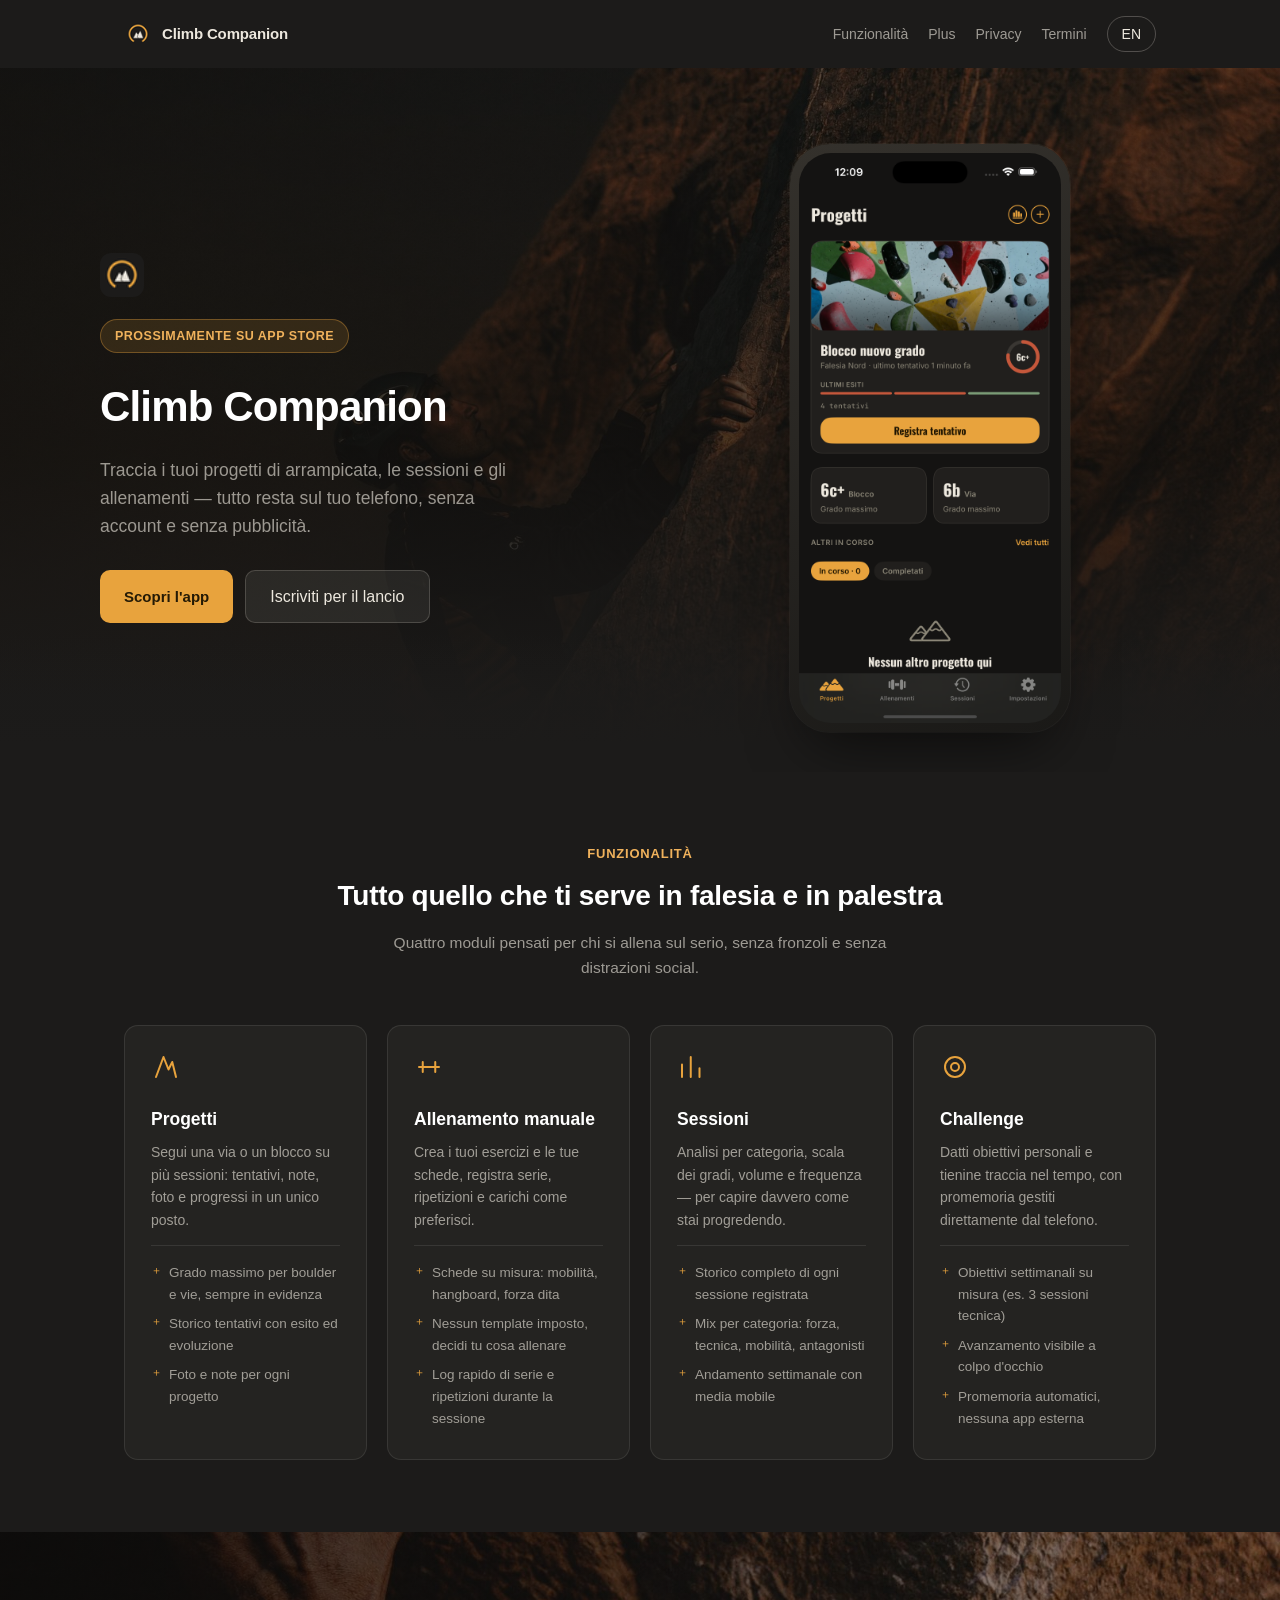
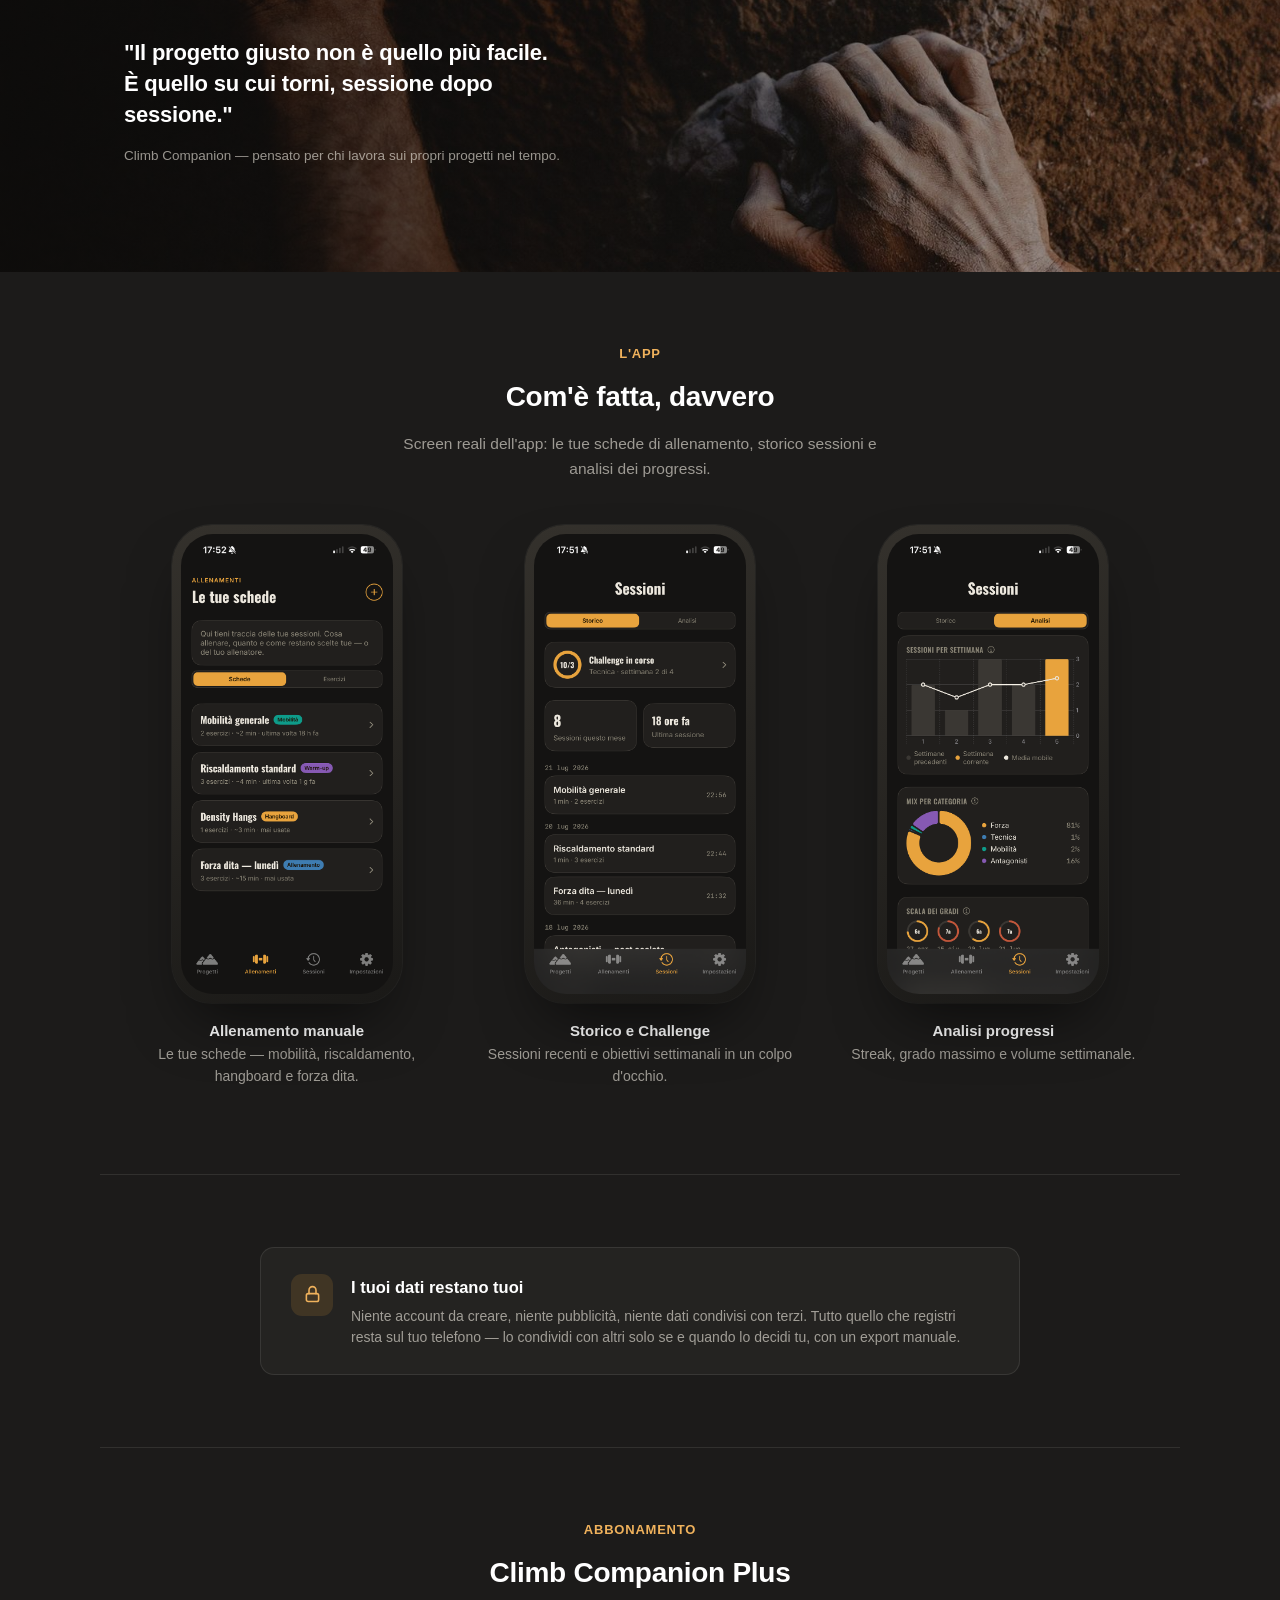
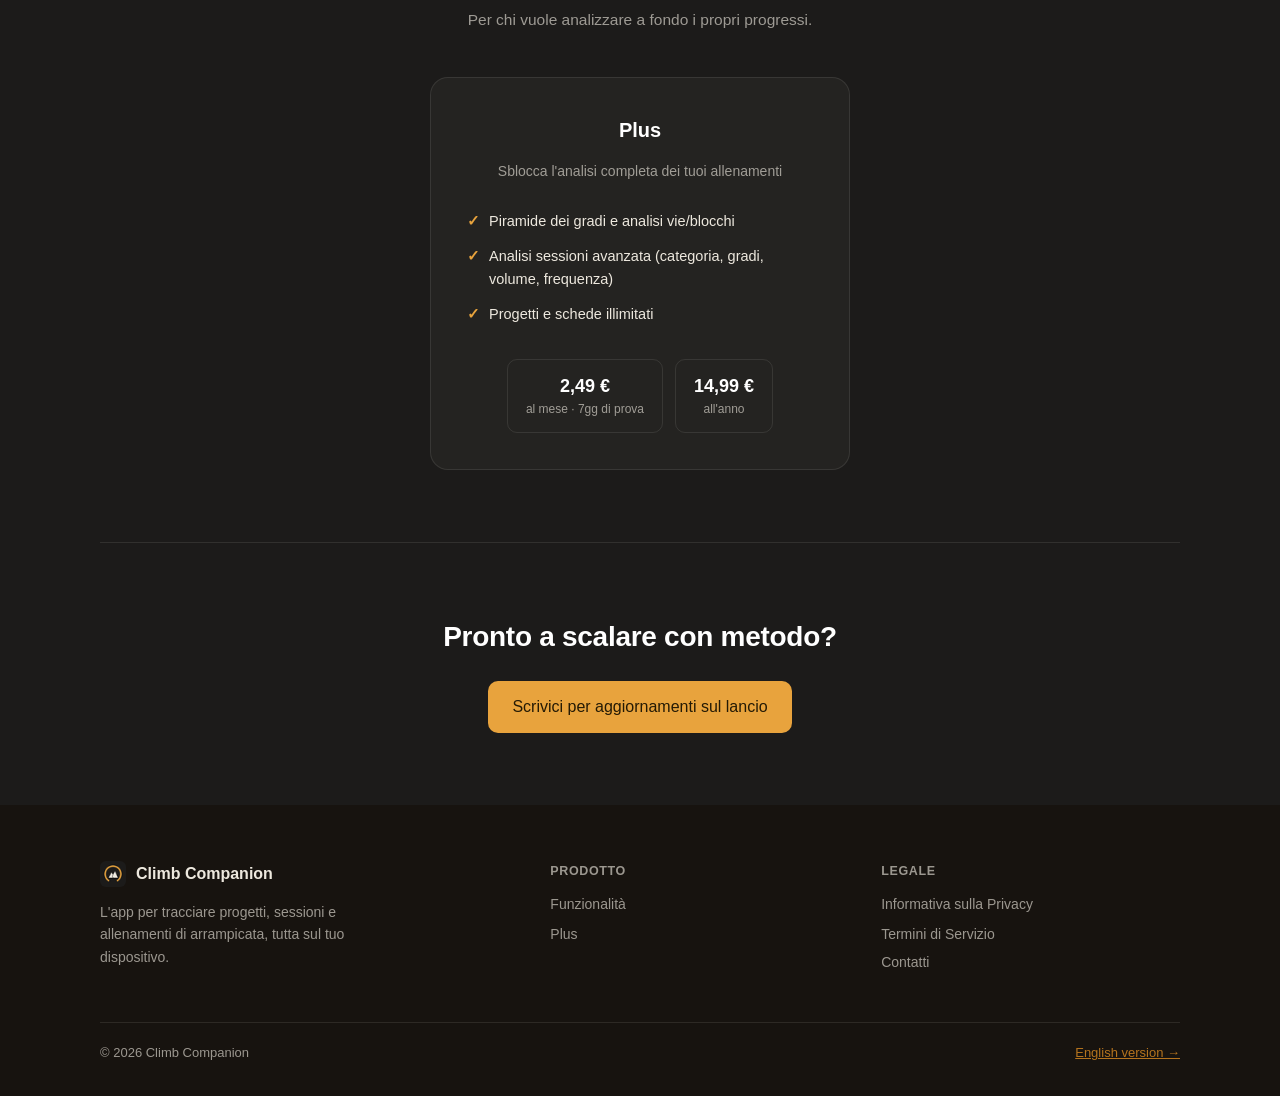
==== index.html @ 5c88b99e "add form mail" ====
<!DOCTYPE html>
<html lang="it">
<head>
<meta charset="UTF-8">
<meta name="viewport" content="width=device-width, initial-scale=1.0">
<title>Climb Companion — il tuo compagno di arrampicata</title>
<meta name="description" content="Climb Companion: traccia progetti, sessioni e allenamenti di arrampicata. Tutto sul tuo dispositivo, senza account, senza tracciamento.">
<link rel="icon" href="./favicon-32.png" sizes="32x32">
<link rel="apple-touch-icon" href="./apple-touch-icon.png">
<link rel="stylesheet" href="./style.css">
<style>
  body { background: var(--ink); }
  .hero {
    position: relative;
    overflow: hidden;
    background:
      linear-gradient(180deg, rgba(20,18,15,0.55) 0%, rgba(20,18,15,0.72) 55%, var(--ink) 96%),
      linear-gradient(100deg, rgba(12,11,10,0.65) 0%, rgba(12,11,10,0.15) 55%),
      url('./hero-photo.jpg');
    background-size: cover;
    background-position: center 35%;
    color: var(--cream);
    padding: 76px 24px 40px;
  }
  .hero .peaks {
    position: absolute; left: 0; right: 0; bottom: -2px; height: 140px;
    background: linear-gradient(180deg, transparent, var(--ink) 92%);
    pointer-events: none;
  }
  .hero-grid {
    max-width: var(--wrap); margin: 0 auto; position: relative; z-index: 1;
    display: grid; grid-template-columns: 1.05fr 0.95fr; gap: 28px; align-items: center;
  }
  .hero-text .brand-mark { width: 44px; height: 44px; border-radius: 11px; margin-bottom: 22px; }
  .badge {
    display: inline-block; background: rgba(232,163,61,0.14); color: var(--amber-strong);
    border: 1px solid rgba(232,163,61,0.35);
    font-size: 12.5px; font-weight: 600; letter-spacing: .04em; text-transform: uppercase;
    padding: 6px 14px; border-radius: 20px; margin-bottom: 20px;
  }
  .hero h1 { font-size: 42px; margin: 0 0 16px; letter-spacing: -0.02em; color: #fff; }
  .hero .tagline { font-size: 17.5px; color: var(--cream-dim); max-width: 440px; margin: 0 0 30px; }
  .cta-row { display: flex; gap: 12px; flex-wrap: wrap; }
  .cta { display: inline-flex; align-items:center; gap:8px; padding: 13px 24px; border-radius: 10px; font-weight: 600; text-decoration: none; font-size: 15px; transition: transform .15s ease; }
  .cta:hover { transform: translateY(-1px); }
  .cta.primary { background: var(--amber); color: #241a05; }
  .cta.secondary { background: rgba(237,232,222,0.08); color: var(--cream); border: 1px solid rgba(237,232,222,0.18); }

  /* phone mockup frame, built around real iOS Simulator screenshots */
  .phone-frame {
    position: relative; width: 100%; max-width: 300px; margin: 0 auto;
    background: linear-gradient(160deg, #34312c, #1a1917);
    border-radius: 40px; padding: 9px;
    box-shadow: 0 30px 60px -20px rgba(0,0,0,0.6), 0 0 0 1px rgba(237,232,222,0.06);
  }
  .phone-frame img { width: 100%; display: block; border-radius: 32px; }
  .hero-phone { display: flex; justify-content: center; }
  .hero-phone .phone-frame { max-width: 280px; }

  main { background: var(--ink); color: var(--cream); }
  section.block { max-width: var(--wrap); margin: 0 auto; padding: 72px 24px; }
  section.block + section.block { border-top: 1px solid var(--panel-line); }
  .eyebrow { color: var(--amber-strong); font-size: 13px; font-weight: 700; letter-spacing: .06em; text-transform: uppercase; text-align: center; margin: 0 0 10px; }
  .block h2 { font-size: 28px; text-align: center; margin: 0 0 12px; color: #fff; letter-spacing: -0.01em; }
  .block .lede { text-align: center; color: var(--cream-dim); max-width: 520px; margin: 0 auto 44px; font-size: 15.5px; }

  .features-grid { display: grid; grid-template-columns: repeat(auto-fit, minmax(230px,1fr)); gap: 20px; }
  .feature-card { background: var(--panel); border: 1px solid var(--panel-line); border-radius: var(--radius); padding: 26px; }
  .feature-card .ic { width: 30px; height: 30px; color: var(--amber); margin-bottom: 16px; }
  .feature-card h3 { font-size: 17.5px; margin: 0 0 8px; color: #fff; }
  .feature-card > p { font-size: 14px; color: var(--cream-dim); margin: 0 0 14px; }
  .feature-card ul { list-style: none; padding: 0; margin: 0; border-top: 1px solid var(--panel-line); padding-top: 12px; }
  .feature-card li { font-size: 13.5px; color: var(--cream-dim); padding: 4px 0 4px 18px; position: relative; }
  .feature-card li::before { content: "＋"; position: absolute; left: 0; top: 4px; color: var(--amber); font-size: 11px; }

  .privacy-card { max-width: 760px; margin: 0 auto; background: var(--panel); border: 1px solid var(--panel-line); border-radius: var(--radius); padding: 26px 30px; display: flex; gap: 18px; align-items: flex-start; }
  .privacy-card .ic-wrap { flex-shrink: 0; width: 42px; height: 42px; border-radius: 11px; background: rgba(232,163,61,0.14); display: flex; align-items: center; justify-content: center; }
  .privacy-card .ic-wrap svg { width: 21px; height: 21px; color: var(--amber-strong); }
  .privacy-card h3 { margin: 0 0 6px; font-size: 16.5px; color: #fff; }
  .privacy-card p { margin: 0; font-size: 14px; color: var(--cream-dim); line-height: 1.5; }
  .block-compact { padding-top: 44px; padding-bottom: 44px; }

  .pricing-card { max-width: 420px; margin: 0 auto; background: var(--panel); border: 1px solid var(--panel-line); border-radius: 18px; padding: 36px; text-align: center; }
  .pricing-card h3 { font-size: 20px; margin: 0 0 6px; color: #fff; }
  .pricing-card .sub { color: var(--cream-dim); font-size: 14px; margin-bottom: 22px; }
  .pricing-card ul { list-style: none; padding: 0; margin: 0 0 26px; text-align: left; display: inline-block; }
  .pricing-card li { font-size: 14.5px; color: var(--cream); padding: 6px 0; padding-left: 22px; position: relative; }
  .pricing-card li::before { content: "✓"; position: absolute; left: 0; color: var(--amber); font-weight: 700; }
  .price-row { display: flex; gap: 12px; justify-content: center; flex-wrap: wrap; }
  .price-tag { border: 1px solid var(--panel-line); border-radius: 10px; padding: 12px 18px; }
  .price-tag .amount { font-size: 18px; font-weight: 700; color: #fff; }
  .price-tag .period { font-size: 12px; color: var(--cream-dim); }

  .gallery-grid { display: grid; grid-template-columns: repeat(3, 1fr); gap: 28px; align-items: start; }
  .gallery-item { text-align: center; }
  .gallery-item .phone-frame { max-width: 230px; }
  .gallery-item p { margin-top: 16px; font-size: 14px; color: var(--cream-dim); }
  .gallery-item strong { color: #fff; display: block; font-size: 15px; margin-top: 2px; }

  .final-cta { text-align: center; }
  .final-cta h2 { margin-bottom: 22px; }
  .final-cta .cta-row { justify-content: center; }

  .editorial-break {
    position: relative; min-height: 340px; margin: 0;
    background:
      linear-gradient(90deg, rgba(12,11,10,0.88) 0%, rgba(12,11,10,0.35) 60%, rgba(12,11,10,0.1) 100%),
      url('./editorial-photo.jpg');
    background-size: cover; background-position: center;
    display: flex; align-items: center;
  }
  .editorial-break .inner { max-width: var(--wrap); margin: 0 auto; padding: 48px 24px; width: 100%; }
  .editorial-break blockquote { margin: 0; max-width: 440px; font-size: 22px; line-height: 1.4; color: #fff; font-weight: 600; letter-spacing: -0.01em; }
  .editorial-break cite { display: block; margin-top: 14px; font-size: 13.5px; color: var(--cream-dim); font-style: normal; }

  footer { background: #17130f; color: var(--cream-dim); padding: 56px 24px 32px; }
  .footer-grid { max-width: var(--wrap); margin: 0 auto; display: grid; grid-template-columns: 1.4fr 1fr 1fr; gap: 32px; }
  .footer-brand { display: flex; align-items: center; gap: 10px; color: var(--cream); font-weight: 700; margin-bottom: 10px; }
  .footer-brand img { width: 26px; height: 26px; border-radius: 6px; }
  .footer-col h4 { font-size: 12.5px; text-transform: uppercase; letter-spacing: .05em; color: var(--cream-dim); margin: 0 0 12px; }
  .footer-col a { display: block; color: var(--cream-dim); text-decoration: none; font-size: 14px; margin-bottom: 8px; }
  .footer-col a:hover { color: var(--cream); }
  .footer-bottom { max-width: var(--wrap); margin: 40px auto 0; padding-top: 20px; border-top: 1px solid var(--panel-line); font-size: 13px; display: flex; justify-content: space-between; flex-wrap: wrap; gap: 8px; }
  @media (max-width: 800px) {
    .hero-grid { grid-template-columns: 1fr; text-align: center; }
    .hero-text { display: flex; flex-direction: column; align-items: center; }
    .hero-phone { order: -1; margin-bottom: 12px; }
    .gallery-grid { grid-template-columns: 1fr; max-width: 280px; margin: 0 auto; }
  }
  @media (max-width: 640px) {
    .footer-grid { grid-template-columns: 1fr; }
    .hero h1 { font-size: 32px; }
    .site-header nav { gap: 12px; }
    .site-header nav a:not(.pill) { display: none; }
    .editorial-break { min-height: 260px; }
    .editorial-break blockquote { font-size: 18px; }
  }
</style>
</head>
<body>
  <header class="site-header">
    <div class="bar">
      <a class="brand" href="./index.html"><img src="./favicon-32.png" alt=""> Climb Companion</a>
      <nav>
        <a href="#features">Funzionalità</a>
        <a href="#plus">Plus</a>
        <a href="./privacy-it.html">Privacy</a>
        <a href="./terms-it.html">Termini</a>
        <a class="pill" href="./index-en.html">EN</a>
      </nav>
    </div>
  </header>

  <div class="hero">
    <div class="hero-grid">
      <div class="hero-text">
        <img class="brand-mark" src="./favicon-32.png" alt="">
        <span class="badge">Prossimamente su App Store</span>
        <h1>Climb Companion</h1>
        <p class="tagline">Traccia i tuoi progetti di arrampicata, le sessioni e gli allenamenti — tutto resta sul tuo telefono, senza account e senza pubblicità.</p>
        <div class="cta-row">
          <a class="cta primary" href="#features">Scopri l'app</a>
          <button type="button" class="cta secondary" data-open-contact>Iscriviti per il lancio</button>
        </div>
      </div>
      <div class="hero-phone">
        <div class="phone-frame">
          <img src="./screen-projects.png" alt="Schermata Progetti di Climb Companion">
        </div>
      </div>
    </div>
    <div class="peaks"></div>
  </div>

  <main>
    <section class="block" id="features">
      <p class="eyebrow">Funzionalità</p>
      <h2>Tutto quello che ti serve in falesia e in palestra</h2>
      <p class="lede">Quattro moduli pensati per chi si allena sul serio, senza fronzoli e senza distrazioni social.</p>
      <div class="features-grid">
        <div class="feature-card">
          <svg class="ic" viewBox="0 0 24 24" fill="none" stroke="currentColor" stroke-width="1.6"><path d="M4 20l6-16 4 10 3-6 3 12" stroke-linecap="round" stroke-linejoin="round"/></svg>
          <h3>Progetti</h3>
          <p>Segui una via o un blocco su più sessioni: tentativi, note, foto e progressi in un unico posto.</p>
          <ul>
            <li>Grado massimo per boulder e vie, sempre in evidenza</li>
            <li>Storico tentativi con esito ed evoluzione</li>
            <li>Foto e note per ogni progetto</li>
          </ul>
        </div>
        <div class="feature-card">
          <svg class="ic" viewBox="0 0 24 24" fill="none" stroke="currentColor" stroke-width="1.6"><path d="M4 12h2M18 12h2M7 12h10M7 8v8M17 8v8" stroke-linecap="round"/></svg>
          <h3>Allenamento manuale</h3>
          <p>Crea i tuoi esercizi e le tue schede, registra serie, ripetizioni e carichi come preferisci.</p>
          <ul>
            <li>Schede su misura: mobilità, hangboard, forza dita</li>
            <li>Nessun template imposto, decidi tu cosa allenare</li>
            <li>Log rapido di serie e ripetizioni durante la sessione</li>
          </ul>
        </div>
        <div class="feature-card">
          <svg class="ic" viewBox="0 0 24 24" fill="none" stroke="currentColor" stroke-width="1.6"><path d="M4 20V10M11 20V4M18 20v-7" stroke-linecap="round"/></svg>
          <h3>Sessioni</h3>
          <p>Analisi per categoria, scala dei gradi, volume e frequenza — per capire davvero come stai progredendo.</p>
          <ul>
            <li>Storico completo di ogni sessione registrata</li>
            <li>Mix per categoria: forza, tecnica, mobilità, antagonisti</li>
            <li>Andamento settimanale con media mobile</li>
          </ul>
        </div>
        <div class="feature-card">
          <svg class="ic" viewBox="0 0 24 24" fill="none" stroke="currentColor" stroke-width="1.6"><circle cx="12" cy="12" r="8"/><circle cx="12" cy="12" r="3.2"/></svg>
          <h3>Challenge</h3>
          <p>Datti obiettivi personali e tienine traccia nel tempo, con promemoria gestiti direttamente dal telefono.</p>
          <ul>
            <li>Obiettivi settimanali su misura (es. 3 sessioni tecnica)</li>
            <li>Avanzamento visibile a colpo d'occhio</li>
            <li>Promemoria automatici, nessuna app esterna</li>
          </ul>
        </div>
      </div>
    </section>

    <div class="editorial-break">
      <div class="inner">
        <blockquote>"Il progetto giusto non è quello più facile. È quello su cui torni, sessione dopo sessione."</blockquote>
        <cite>Climb Companion — pensato per chi lavora sui propri progetti nel tempo.</cite>
      </div>
    </div>

    <section class="block">
      <p class="eyebrow">L'app</p>
      <h2>Com'è fatta, davvero</h2>
      <p class="lede">Screen reali dell'app: le tue schede di allenamento, storico sessioni e analisi dei progressi.</p>
      <div class="gallery-grid">
        <div class="gallery-item">
          <div class="phone-frame"><img src="./screen-training.png" alt="Elenco delle schede di allenamento"></div>
          <p><strong>Allenamento manuale</strong>Le tue schede — mobilità, riscaldamento, hangboard e forza dita.</p>
        </div>
        <div class="gallery-item">
          <div class="phone-frame"><img src="./screen-sessions.png" alt="Storico sessioni con obiettivo Challenge"></div>
          <p><strong>Storico e Challenge</strong>Sessioni recenti e obiettivi settimanali in un colpo d'occhio.</p>
        </div>
        <div class="gallery-item">
          <div class="phone-frame"><img src="./screen-analytics.png" alt="Analisi delle sessioni con grafico settimanale"></div>
          <p><strong>Analisi progressi</strong>Streak, grado massimo e volume settimanale.</p>
        </div>
      </div>
    </section>

    <section class="block block-compact">
      <div class="privacy-card">
        <div class="ic-wrap">
          <svg viewBox="0 0 24 24" fill="none" stroke="currentColor" stroke-width="1.8"><rect x="5" y="11" width="14" height="9" rx="2"/><path d="M8 11V7a4 4 0 0 1 8 0v4" stroke-linecap="round"/></svg>
        </div>
        <div>
          <h3>I tuoi dati restano tuoi</h3>
          <p>Niente account da creare, niente pubblicità, niente dati condivisi con terzi. Tutto quello che registri resta sul tuo telefono — lo condividi con altri solo se e quando lo decidi tu, con un export manuale.</p>
        </div>
      </div>
    </section>

    <section class="block" id="plus">
      <p class="eyebrow">Abbonamento</p>
      <h2>Climb Companion Plus</h2>
      <p class="lede">Per chi vuole analizzare a fondo i propri progressi.</p>
      <div class="pricing-card">
        <h3>Plus</h3>
        <p class="sub">Sblocca l'analisi completa dei tuoi allenamenti</p>
        <ul>
          <li>Piramide dei gradi e analisi vie/blocchi</li>
          <li>Analisi sessioni avanzata (categoria, gradi, volume, frequenza)</li>
          <li>Progetti e schede illimitati</li>
        </ul>
        <div class="price-row">
          <div class="price-tag"><div class="amount">2,49 €</div><div class="period">al mese · 7gg di prova</div></div>
          <div class="price-tag"><div class="amount">14,99 €</div><div class="period">all'anno</div></div>
        </div>
      </div>
    </section>

    <section class="block final-cta">
      <h2>Pronto a scalare con metodo?</h2>
      <div class="cta-row">
        <button type="button" class="cta primary" data-open-contact>Scrivici per aggiornamenti sul lancio</button>
      </div>
    </section>
  </main>

  <footer>
    <div class="footer-grid">
      <div>
        <div class="footer-brand"><img src="./favicon-32.png" alt=""> Climb Companion</div>
        <p style="font-size:14px; max-width:280px;">L'app per tracciare progetti, sessioni e allenamenti di arrampicata, tutta sul tuo dispositivo.</p>
      </div>
      <div class="footer-col">
        <h4>Prodotto</h4>
        <a href="#features">Funzionalità</a>
        <a href="#plus">Plus</a>
      </div>
      <div class="footer-col">
        <h4>Legale</h4>
        <a href="./privacy-it.html">Informativa sulla Privacy</a>
        <a href="./terms-it.html">Termini di Servizio</a>
        <button type="button" class="link-like" data-open-contact>Contatti</button>
      </div>
    </div>
    <div class="footer-bottom">
      <span>© 2026 Climb Companion</span>
      <a href="./index-en.html">English version →</a>
    </div>
  </footer>

  <div class="modal-overlay" id="contactModal" hidden>
    <div class="modal-card" role="dialog" aria-modal="true" aria-labelledby="contactModalTitle">
      <button type="button" class="modal-close" id="contactModalClose" aria-label="Chiudi">&times;</button>
      <h3 id="contactModalTitle">Scrivici</h3>
      <p class="modal-sub">Lascia il tuo messaggio: ti risponderemo a climb.companion.app@gmail.com.</p>
      <form id="contactForm">
        <label>Nome
          <input type="text" name="name" required>
        </label>
        <label>Email
          <input type="email" name="email" required>
        </label>
        <label>Messaggio
          <textarea name="message" rows="4" required></textarea>
        </label>
        <input type="text" name="_honey" style="display:none" tabindex="-1" autocomplete="off">
        <button type="submit" class="cta primary">Invia</button>
        <p class="form-status" id="contactFormStatus" hidden></p>
      </form>
    </div>
  </div>

  <script>
    (function () {
      var modal = document.getElementById('contactModal');
      var form = document.getElementById('contactForm');
      var status = document.getElementById('contactFormStatus');
      var closeBtn = document.getElementById('contactModalClose');
      var openers = document.querySelectorAll('[data-open-contact]');

      function openModal() {
        modal.hidden = false;
        document.body.style.overflow = 'hidden';
      }
      function closeModal() {
        modal.hidden = true;
        document.body.style.overflow = '';
      }

      openers.forEach(function (btn) { btn.addEventListener('click', openModal); });
      closeBtn.addEventListener('click', closeModal);
      modal.addEventListener('click', function (e) { if (e.target === modal) closeModal(); });
      document.addEventListener('keydown', function (e) { if (e.key === 'Escape' && !modal.hidden) closeModal(); });

      form.addEventListener('submit', function (e) {
        e.preventDefault();
        var submitBtn = form.querySelector('button[type="submit"]');
        submitBtn.disabled = true;
        status.hidden = true;

        fetch('https://formsubmit.co/ajax/climb.companion.app@gmail.com', {
          method: 'POST',
          headers: { 'Accept': 'application/json' },
          body: new FormData(form)
        })
          .then(function (res) { return res.ok ? res.json() : Promise.reject(); })
          .then(function () {
            status.textContent = 'Messaggio inviato! Ti risponderemo presto.';
            status.className = 'form-status success';
            status.hidden = false;
            form.reset();
          })
          .catch(function () {
            status.textContent = 'Invio non riuscito. Riprova oppure scrivi a climb.companion.app@gmail.com.';
            status.className = 'form-status error';
            status.hidden = false;
          })
          .finally(function () { submitBtn.disabled = false; });
      });
    })();
  </script>
</body>
</html>
---- style.css ----
/* Climb Companion — shared site styles */
:root {
  --ink: #1c1b1a;
  --panel: #242321;
  --panel-line: rgba(237,232,222,0.10);
  --cream: #ede8de;
  --cream-dim: rgba(237,232,222,0.62);
  --amber: #e8a33d;
  --amber-strong: #f0b25c;
  --paper: #ffffff;
  --text: #1c1b1a;
  --text-dim: #5b5b58;
  --line: #e7e3da;
  --link: #b5741e;
  --radius: 14px;
  --wrap: 1080px;
  --wrap-narrow: 760px;
}
* { box-sizing: border-box; }
html { scroll-behavior: smooth; }
body {
  margin: 0;
  font-family: -apple-system, BlinkMacSystemFont, "SF Pro Text", "Segoe UI", Roboto, Helvetica, Arial, sans-serif;
  line-height: 1.6;
  color: var(--text);
  background: var(--paper);
  -webkit-font-smoothing: antialiased;
}
img { max-width: 100%; display: block; }
a { color: var(--link); }

/* ---------- shared header (used on legal pages, light) ---------- */
.site-header {
  background: var(--ink);
  color: var(--cream);
}
.site-header .bar {
  max-width: var(--wrap);
  margin: 0 auto;
  padding: 16px 24px;
  display: flex;
  align-items: center;
  justify-content: space-between;
  gap: 16px;
}
.brand {
  display: flex;
  align-items: center;
  gap: 10px;
  text-decoration: none;
  color: var(--cream);
  font-weight: 700;
  font-size: 15px;
  letter-spacing: -0.01em;
}
.brand img { width: 28px; height: 28px; border-radius: 7px; }
.site-header nav { display: flex; align-items: center; gap: 20px; font-size: 14px; }
.site-header nav a { color: var(--cream-dim); text-decoration: none; }
.site-header nav a:hover { color: var(--cream); }
.site-header nav a.pill {
  border: 1px solid rgba(237,232,222,0.25);
  padding: 6px 14px;
  border-radius: 20px;
  color: var(--cream);
}

/* ---------- legal document pages (light) ---------- */
.doc-wrap { max-width: var(--wrap-narrow); margin: 0 auto; padding: 48px 24px 96px; }
.doc-wrap h1 { font-size: 30px; margin: 0 0 6px; letter-spacing: -0.01em; }
.doc-wrap .subtitle { color: var(--text-dim); font-size: 15px; margin: 0 0 28px; }
.doc-wrap h2 { font-size: 18px; margin: 34px 0 8px; border-top: 1px solid var(--line); padding-top: 22px; }
.doc-wrap h2:first-of-type { border-top: none; padding-top: 0; }
.doc-wrap p { margin: 0 0 14px; font-size: 15.5px; color: #2c2b29; }
.doc-wrap .updated { color: var(--text-dim); font-size: 13px; margin-top: 44px; border-top: 1px solid var(--line); padding-top: 16px; }
.doc-wrap .placeholder { background: #fbe9cf; padding: 2px 6px; border-radius: 4px; font-size: 13px; }

/* ---------- contact modal ---------- */
button.cta { font: inherit; cursor: pointer; border: none; }
.footer-col button.link-like {
  display: block; background: none; border: none; padding: 0; margin-bottom: 8px;
  color: var(--cream-dim); font-size: 14px; font-family: inherit; cursor: pointer; text-align: left;
}
.footer-col button.link-like:hover { color: var(--cream); }
.modal-overlay {
  position: fixed; inset: 0; background: rgba(12,11,10,0.72);
  display: flex; align-items: center; justify-content: center;
  padding: 24px; z-index: 100;
}
.modal-overlay[hidden] { display: none; }
.modal-card {
  position: relative; width: 100%; max-width: 420px;
  background: var(--panel); border: 1px solid var(--panel-line);
  border-radius: var(--radius); padding: 30px; color: var(--cream);
}
.modal-card h3 { margin: 0 0 8px; font-size: 20px; color: #fff; }
.modal-sub { margin: 0 0 20px; font-size: 14px; color: var(--cream-dim); }
.modal-close {
  position: absolute; top: 14px; right: 14px; width: 30px; height: 30px;
  border-radius: 8px; border: 1px solid var(--panel-line); background: rgba(237,232,222,0.06);
  color: var(--cream); font-size: 18px; line-height: 1; cursor: pointer;
}
.modal-close:hover { background: rgba(237,232,222,0.12); }
#contactForm label { display: block; font-size: 13px; color: var(--cream-dim); margin-bottom: 14px; }
#contactForm input, #contactForm textarea {
  display: block; width: 100%; margin-top: 6px; padding: 10px 12px;
  background: rgba(237,232,222,0.06); border: 1px solid var(--panel-line);
  border-radius: 8px; color: var(--cream); font: inherit; resize: vertical;
}
#contactForm input:focus, #contactForm textarea:focus { outline: 1px solid var(--amber); border-color: var(--amber); }
#contactForm button[type="submit"] { width: 100%; justify-content: center; margin-top: 4px; }
.form-status { margin: 12px 0 0; font-size: 13.5px; }
.form-status.success { color: var(--amber-strong); }
.form-status.error { color: #e77; }
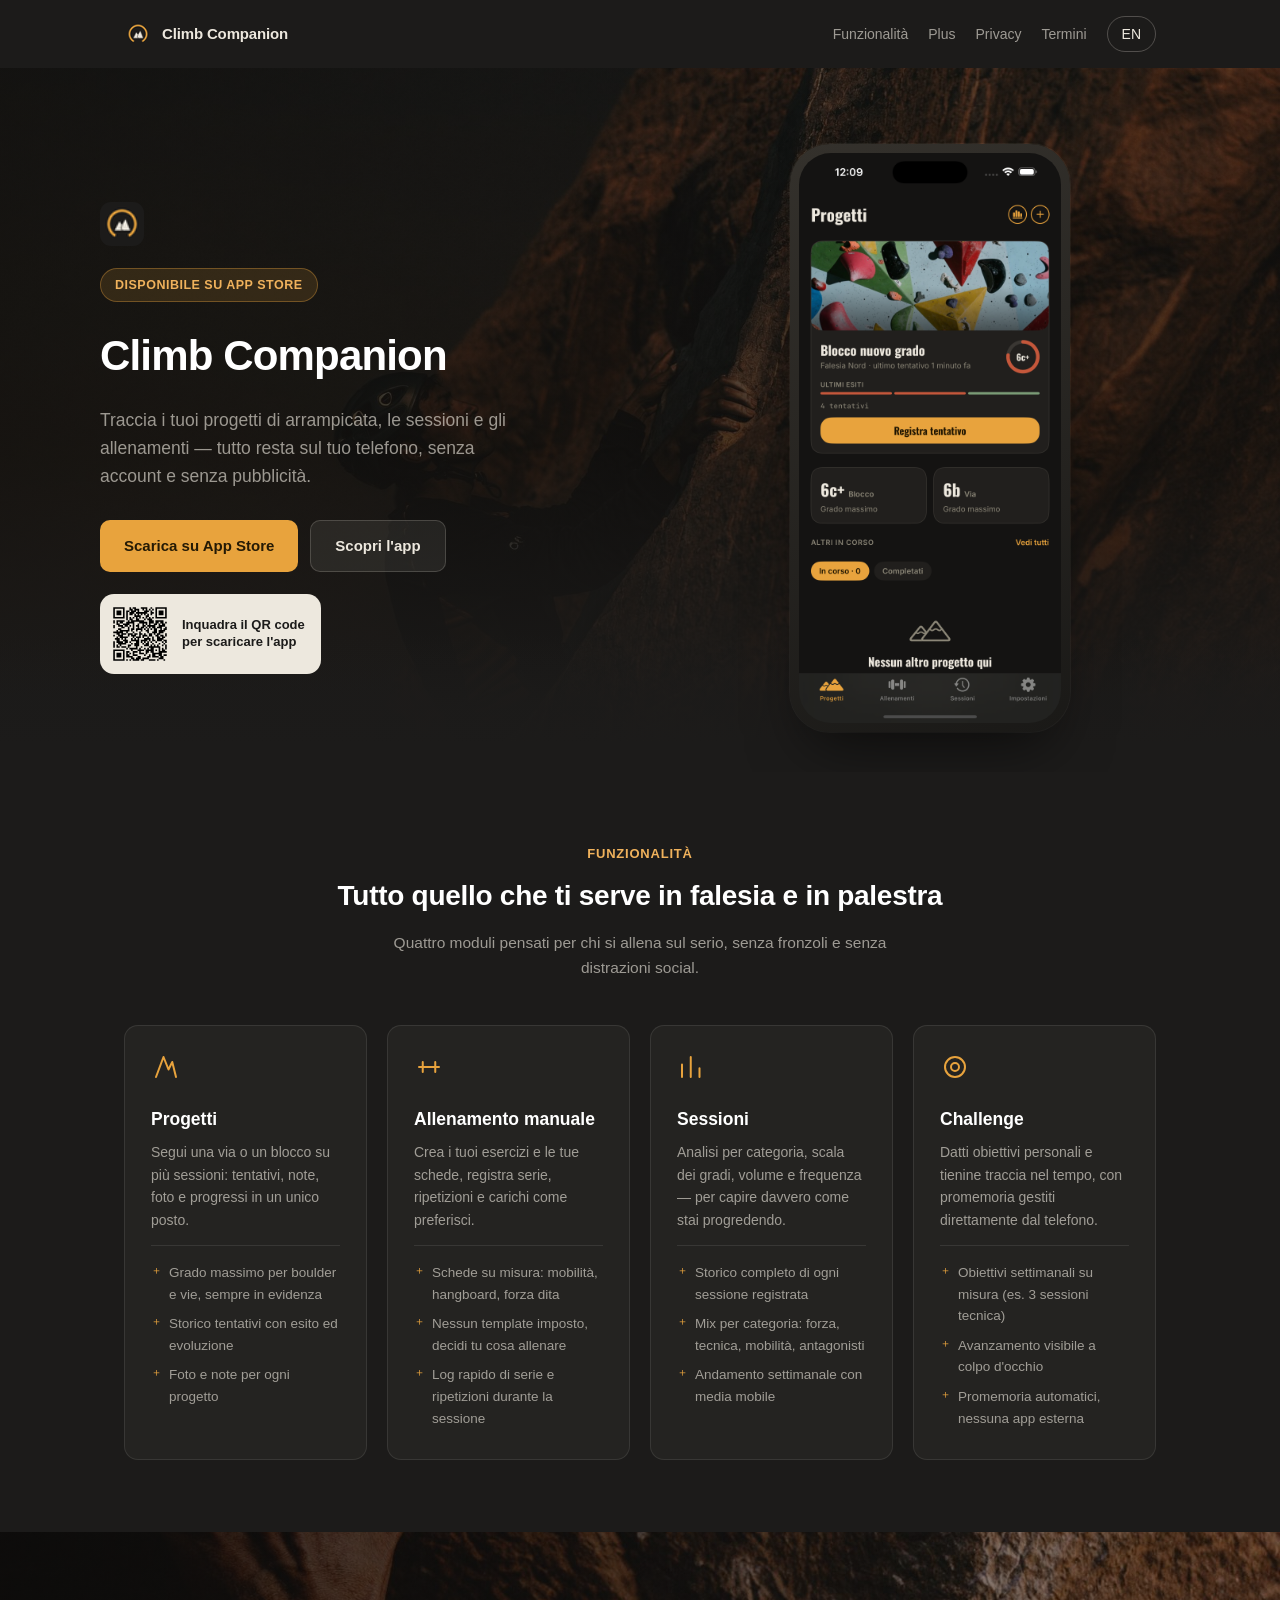
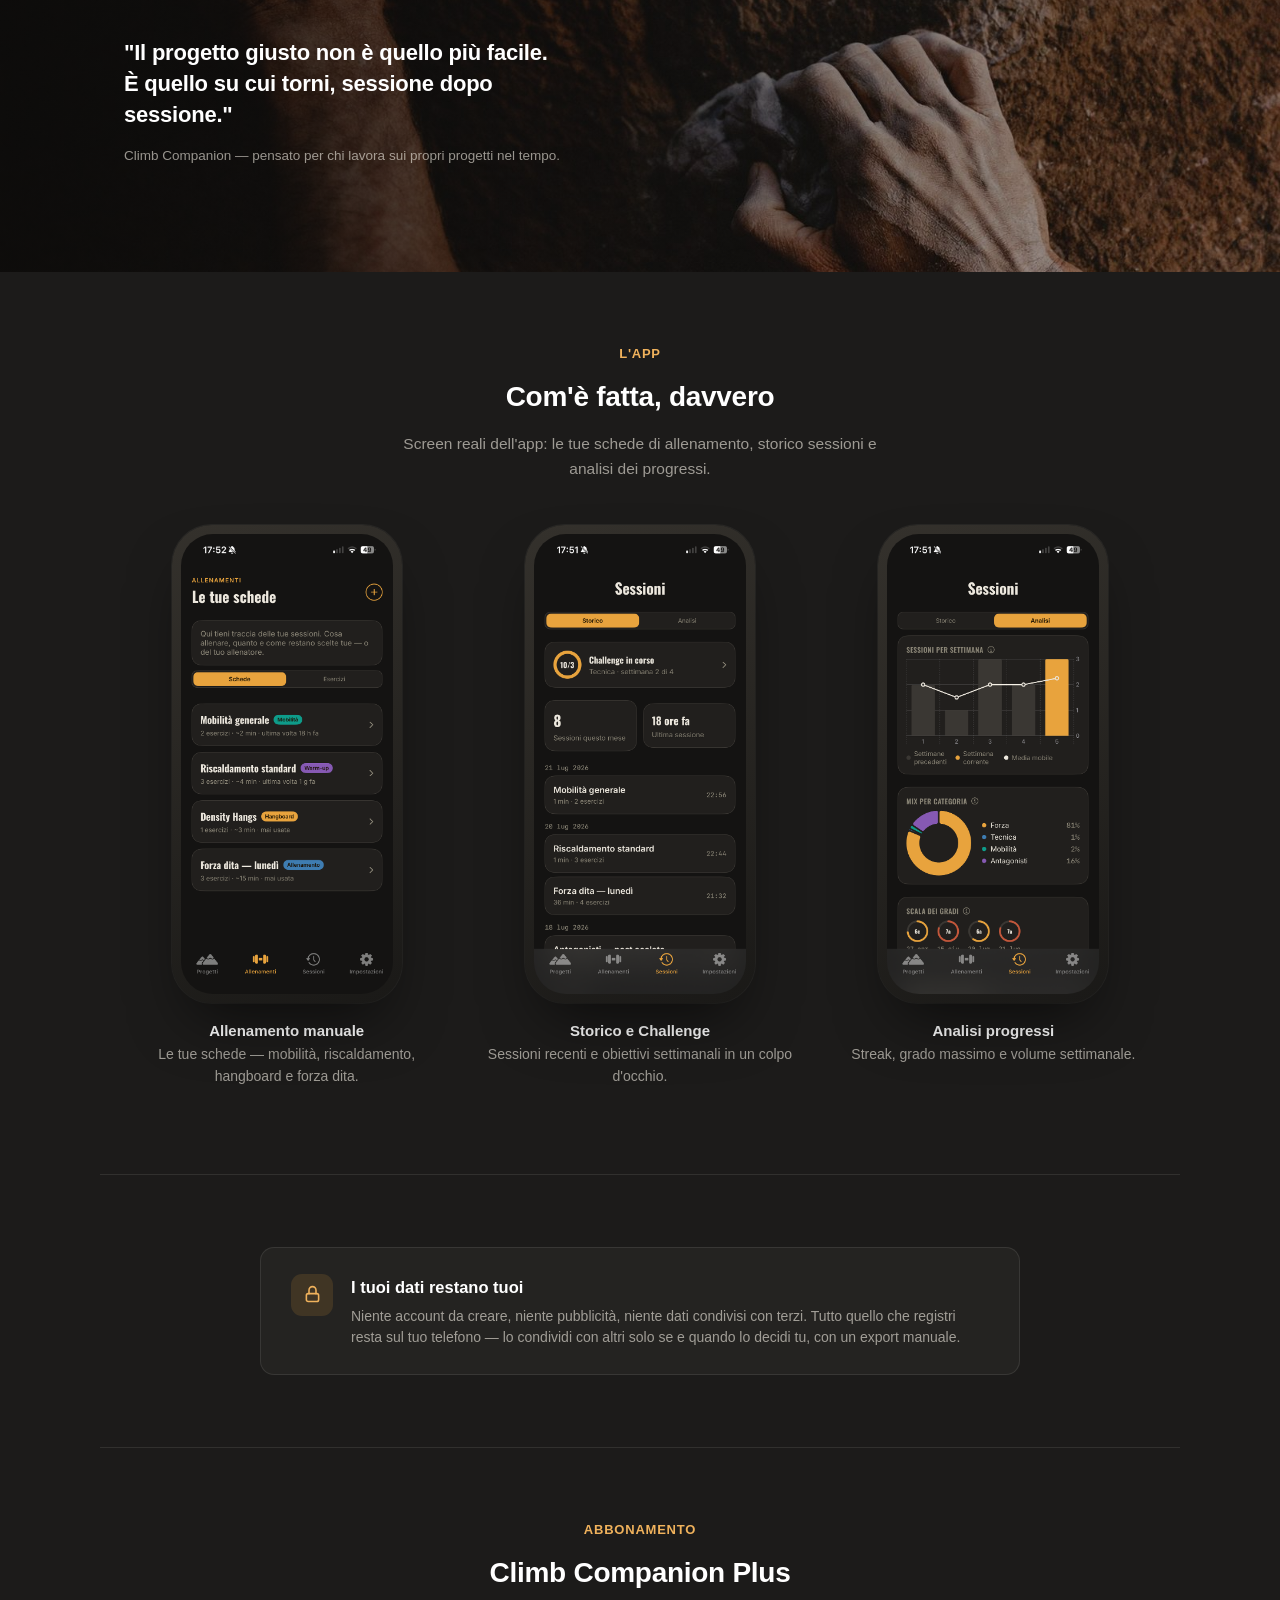
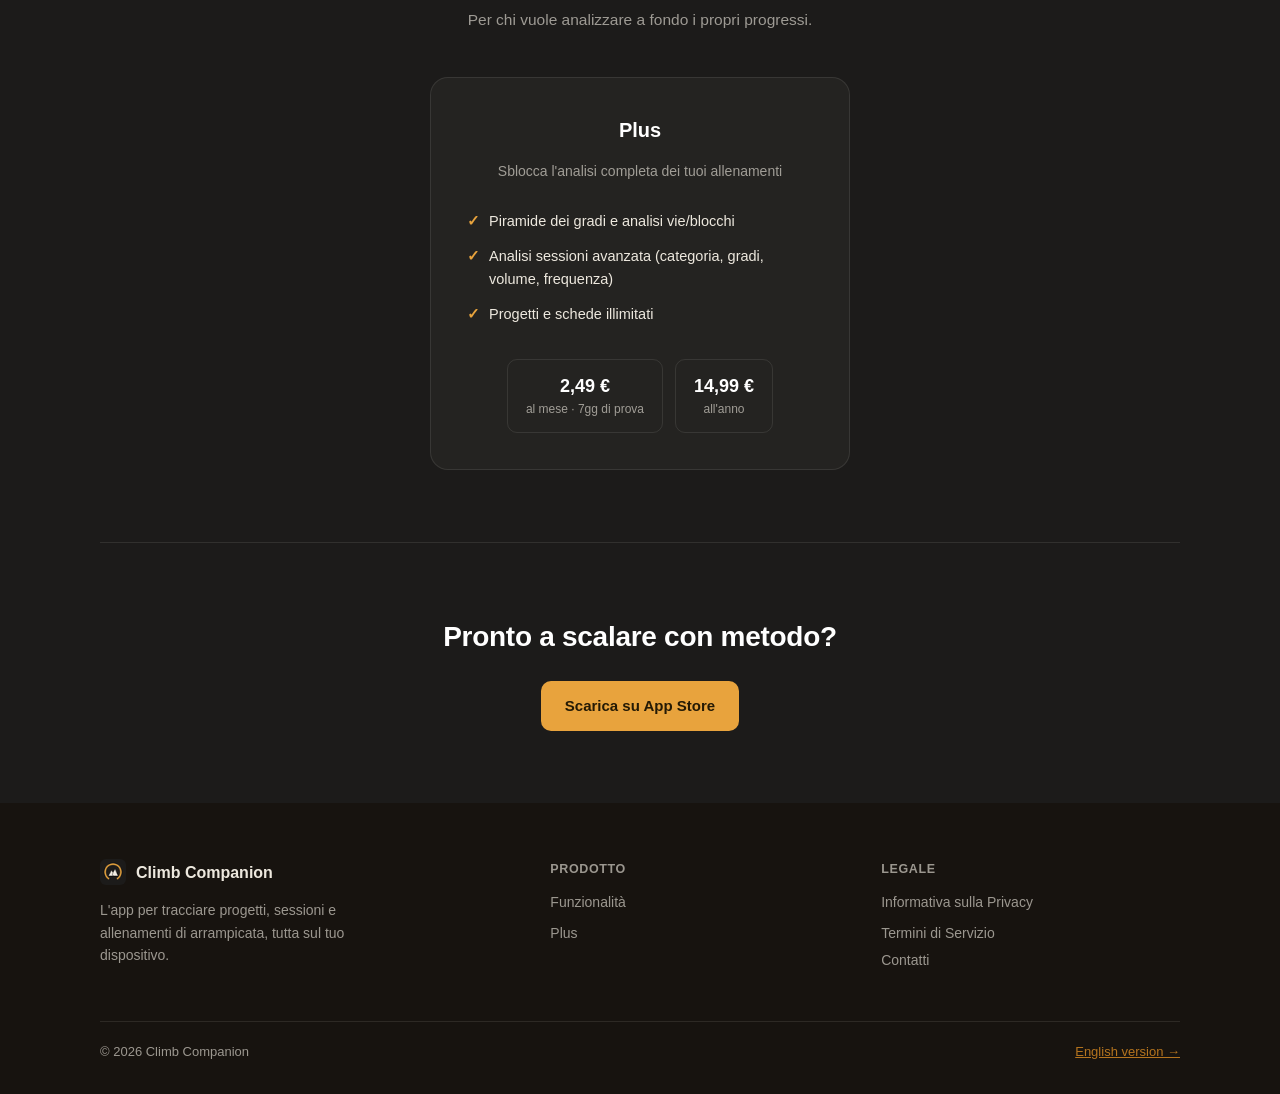
==== commit 3f2d52db: "online" ====
--- a/index.html
+++ b/index.html
@@ -45,6 +45,9 @@
   .cta:hover { transform: translateY(-1px); }
   .cta.primary { background: var(--amber); color: #241a05; }
   .cta.secondary { background: rgba(237,232,222,0.08); color: var(--cream); border: 1px solid rgba(237,232,222,0.18); }
+  .qr-card { display: inline-flex; align-items: center; gap: 12px; margin-top: 22px; background: var(--cream); padding: 10px 16px 10px 10px; border-radius: 14px; text-decoration: none; }
+  .qr-card img { width: 60px; height: 60px; display: block; }
+  .qr-card span { font-size: 13px; font-weight: 600; color: var(--ink); line-height: 1.3; max-width: 140px; }
 
   /* phone mockup frame, built around real iOS Simulator screenshots */
   .phone-frame {
@@ -155,13 +158,17 @@
     <div class="hero-grid">
       <div class="hero-text">
         <img class="brand-mark" src="./favicon-32.png" alt="">
-        <span class="badge">Prossimamente su App Store</span>
+        <span class="badge">Disponibile su App Store</span>
         <h1>Climb Companion</h1>
         <p class="tagline">Traccia i tuoi progetti di arrampicata, le sessioni e gli allenamenti — tutto resta sul tuo telefono, senza account e senza pubblicità.</p>
         <div class="cta-row">
-          <a class="cta primary" href="#features">Scopri l'app</a>
-          <button type="button" class="cta secondary" data-open-contact>Iscriviti per il lancio</button>
-        </div>
+          <a class="cta primary" href="https://apps.apple.com/it/app/climb-companion/id6793981358" target="_blank" rel="noopener">Scarica su App Store</a>
+          <a class="cta secondary" href="#features">Scopri l'app</a>
+        </div>
+        <a class="qr-card" href="https://apps.apple.com/it/app/climb-companion/id6793981358" target="_blank" rel="noopener">
+          <img src="./qr-appstore.svg" alt="QR code per scaricare Climb Companion su App Store">
+          <span>Inquadra il QR code<br>per scaricare l'app</span>
+        </a>
       </div>
       <div class="hero-phone">
         <div class="phone-frame">
@@ -282,7 +289,7 @@
     <section class="block final-cta">
       <h2>Pronto a scalare con metodo?</h2>
       <div class="cta-row">
-        <button type="button" class="cta primary" data-open-contact>Scrivici per aggiornamenti sul lancio</button>
+        <a class="cta primary" href="https://apps.apple.com/it/app/climb-companion/id6793981358" target="_blank" rel="noopener">Scarica su App Store</a>
       </div>
     </section>
   </main>
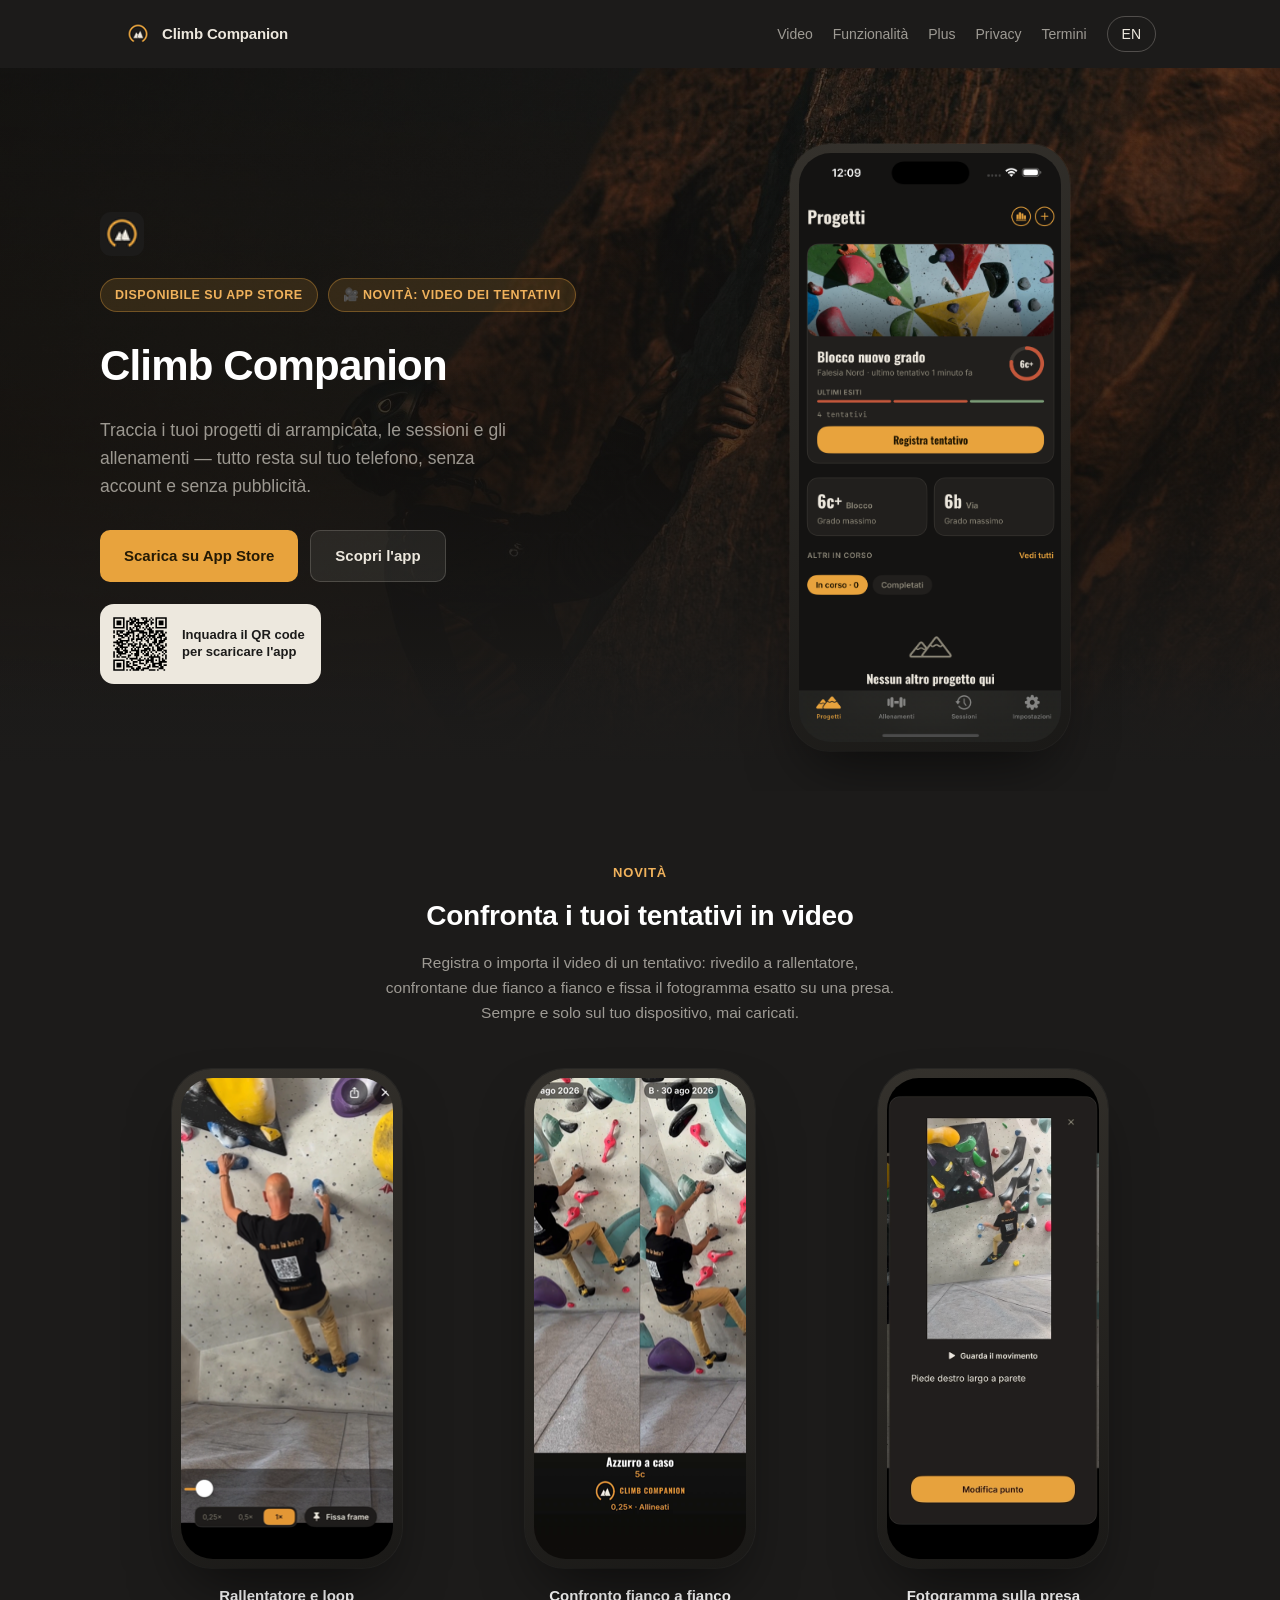
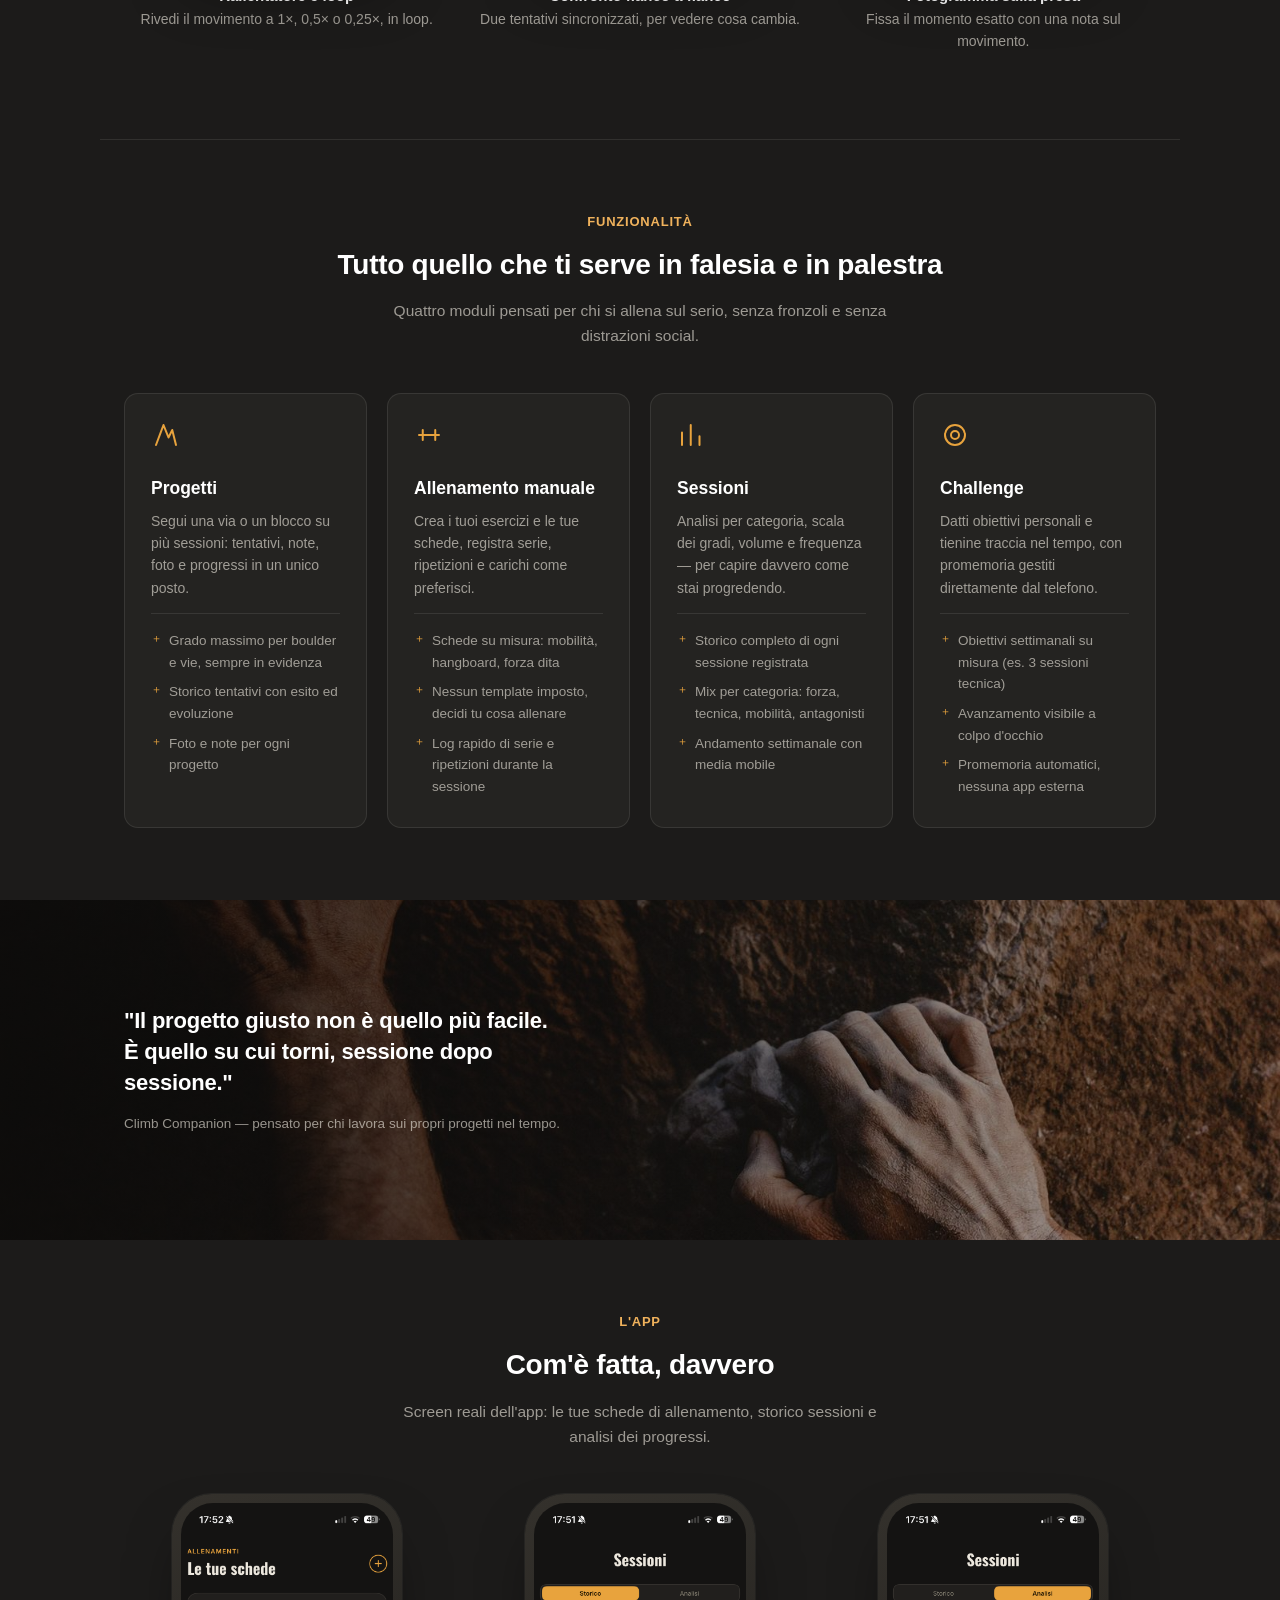
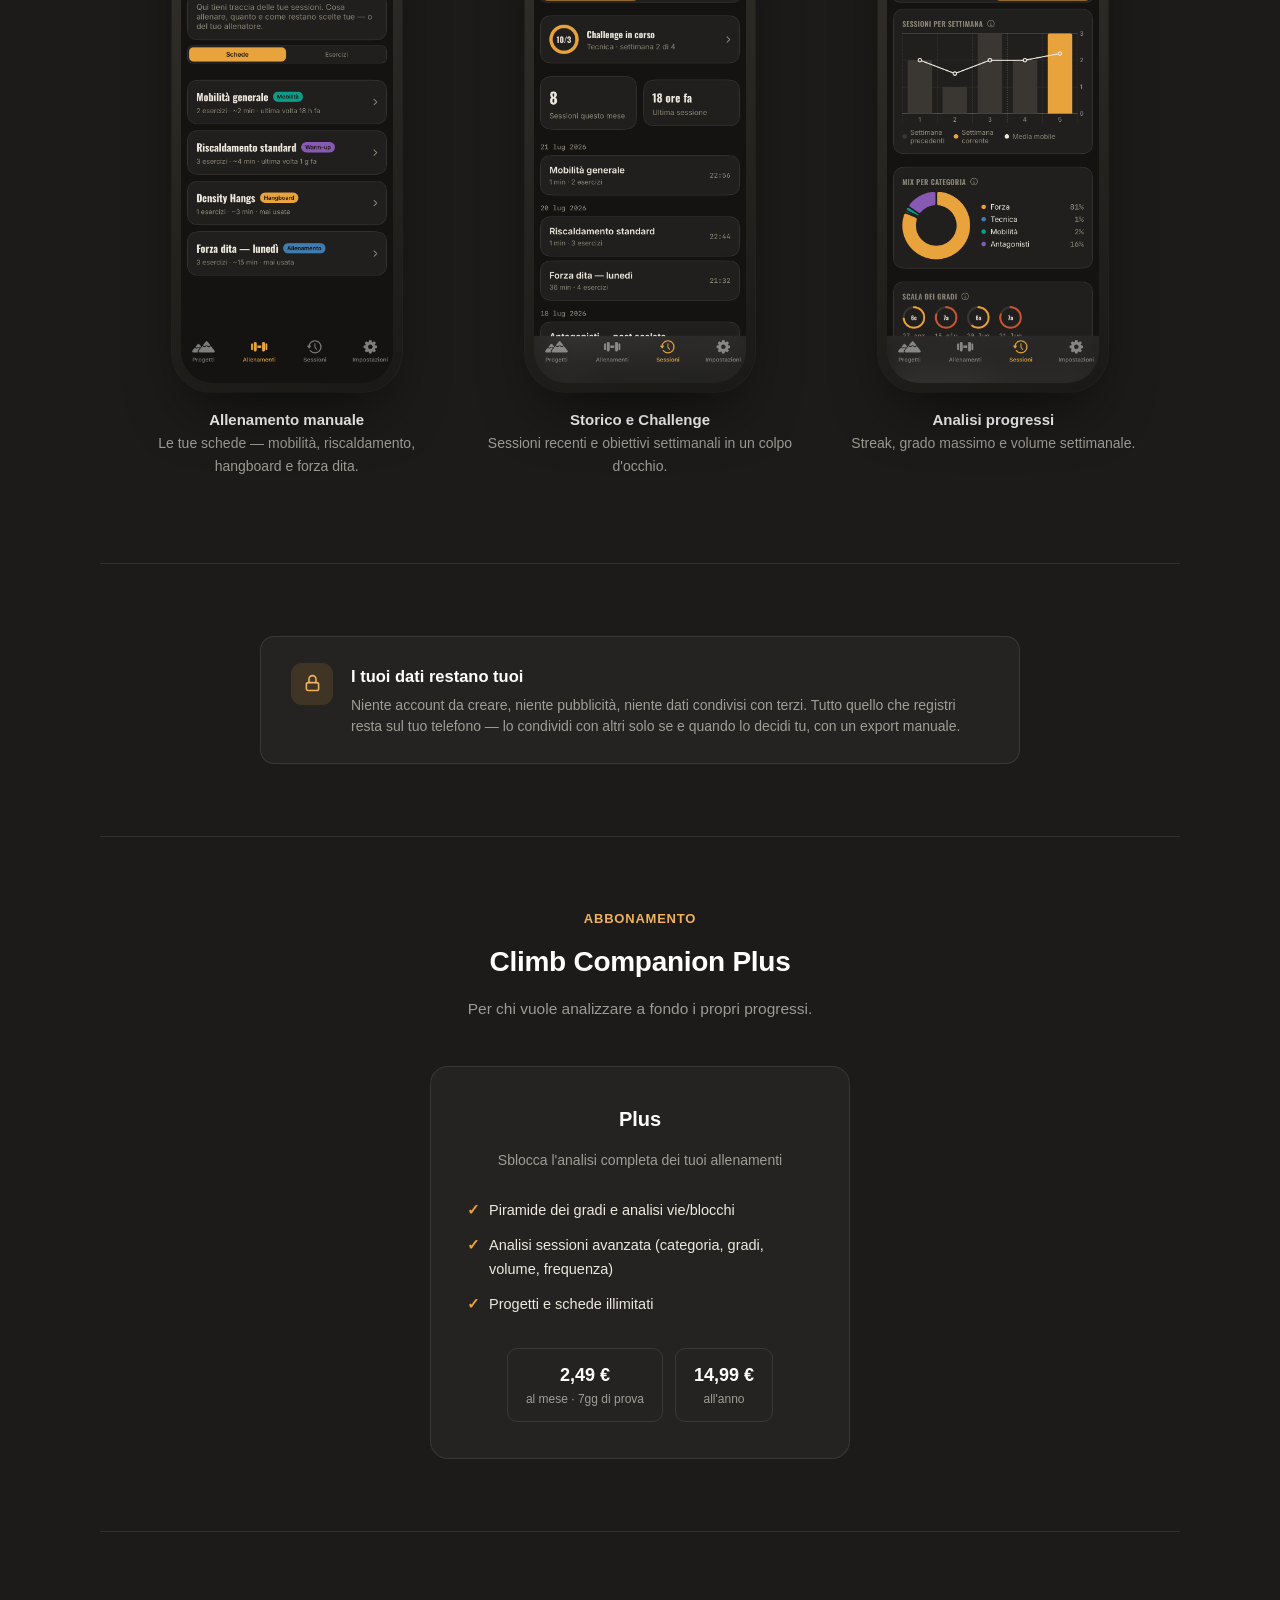
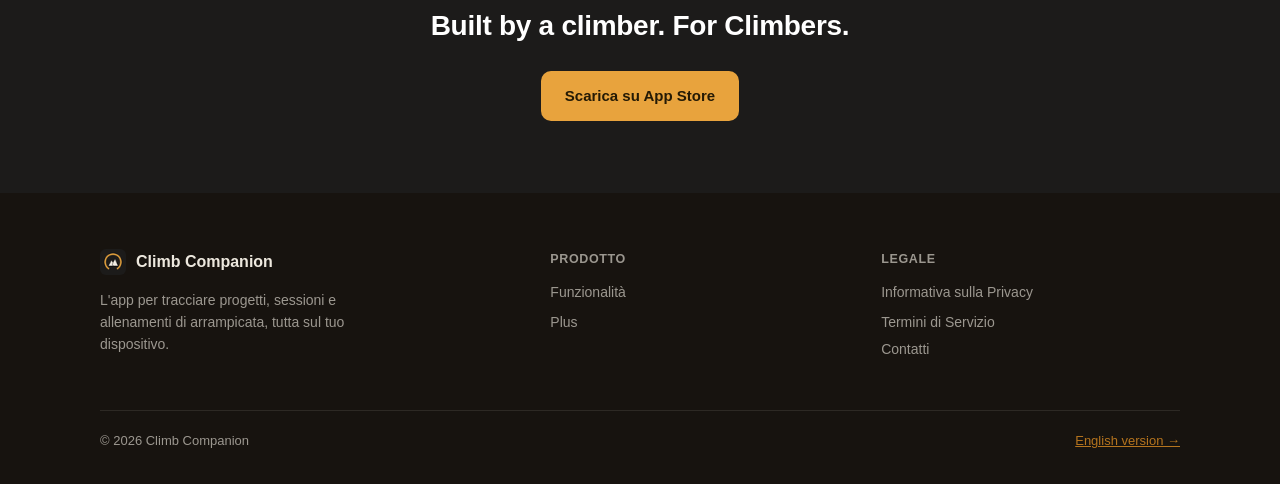
==== commit 67ee87b9: "Introduce video feature on landing page, update legal docs Add a "Novità" section right after the he" ====
--- a/index.html
+++ b/index.html
@@ -4,7 +4,7 @@
 <meta charset="UTF-8">
 <meta name="viewport" content="width=device-width, initial-scale=1.0">
 <title>Climb Companion — il tuo compagno di arrampicata</title>
-<meta name="description" content="Climb Companion: traccia progetti, sessioni e allenamenti di arrampicata. Tutto sul tuo dispositivo, senza account, senza tracciamento.">
+<meta name="description" content="Climb Companion: traccia progetti, sessioni e allenamenti di arrampicata, registra e confronta i video dei tuoi tentativi. Tutto sul tuo dispositivo, senza account, senza tracciamento.">
 <link rel="icon" href="./favicon-32.png" sizes="32x32">
 <link rel="apple-touch-icon" href="./apple-touch-icon.png">
 <link rel="stylesheet" href="./style.css">
@@ -32,12 +32,14 @@
     display: grid; grid-template-columns: 1.05fr 0.95fr; gap: 28px; align-items: center;
   }
   .hero-text .brand-mark { width: 44px; height: 44px; border-radius: 11px; margin-bottom: 22px; }
+  .badge-row { display: flex; gap: 10px; flex-wrap: wrap; margin-bottom: 20px; }
   .badge {
     display: inline-block; background: rgba(232,163,61,0.14); color: var(--amber-strong);
     border: 1px solid rgba(232,163,61,0.35);
     font-size: 12.5px; font-weight: 600; letter-spacing: .04em; text-transform: uppercase;
-    padding: 6px 14px; border-radius: 20px; margin-bottom: 20px;
-  }
+    padding: 6px 14px; border-radius: 20px; margin-bottom: 0;
+  }
+  .badge-link { text-decoration: none; cursor: pointer; }
   .hero h1 { font-size: 42px; margin: 0 0 16px; letter-spacing: -0.02em; color: #fff; }
   .hero .tagline { font-size: 17.5px; color: var(--cream-dim); max-width: 440px; margin: 0 0 30px; }
   .cta-row { display: flex; gap: 12px; flex-wrap: wrap; }
@@ -52,11 +54,12 @@
   /* phone mockup frame, built around real iOS Simulator screenshots */
   .phone-frame {
     position: relative; width: 100%; max-width: 300px; margin: 0 auto;
+    aspect-ratio: 720 / 1561;
     background: linear-gradient(160deg, #34312c, #1a1917);
     border-radius: 40px; padding: 9px;
     box-shadow: 0 30px 60px -20px rgba(0,0,0,0.6), 0 0 0 1px rgba(237,232,222,0.06);
   }
-  .phone-frame img { width: 100%; display: block; border-radius: 32px; }
+  .phone-frame img, .phone-frame video { width: 100%; height: 100%; display: block; border-radius: 32px; object-fit: cover; }
   .hero-phone { display: flex; justify-content: center; }
   .hero-phone .phone-frame { max-width: 280px; }
 
@@ -94,11 +97,12 @@
   .price-tag .amount { font-size: 18px; font-weight: 700; color: #fff; }
   .price-tag .period { font-size: 12px; color: var(--cream-dim); }
 
-  .gallery-grid { display: grid; grid-template-columns: repeat(3, 1fr); gap: 28px; align-items: start; }
+  .gallery-grid { display: grid; grid-template-columns: repeat(auto-fit, minmax(210px,1fr)); gap: 28px; align-items: start; }
   .gallery-item { text-align: center; }
   .gallery-item .phone-frame { max-width: 230px; }
   .gallery-item p { margin-top: 16px; font-size: 14px; color: var(--cream-dim); }
   .gallery-item strong { color: #fff; display: block; font-size: 15px; margin-top: 2px; }
+
 
   .final-cta { text-align: center; }
   .final-cta h2 { margin-bottom: 22px; }
@@ -145,6 +149,7 @@
     <div class="bar">
       <a class="brand" href="./index.html"><img src="./favicon-32.png" alt=""> Climb Companion</a>
       <nav>
+        <a href="#video">Video</a>
         <a href="#features">Funzionalità</a>
         <a href="#plus">Plus</a>
         <a href="./privacy-it.html">Privacy</a>
@@ -158,7 +163,10 @@
     <div class="hero-grid">
       <div class="hero-text">
         <img class="brand-mark" src="./favicon-32.png" alt="">
-        <span class="badge">Disponibile su App Store</span>
+        <div class="badge-row">
+          <span class="badge">Disponibile su App Store</span>
+          <a class="badge badge-link" href="#video">🎥 Novità: video dei tentativi</a>
+        </div>
         <h1>Climb Companion</h1>
         <p class="tagline">Traccia i tuoi progetti di arrampicata, le sessioni e gli allenamenti — tutto resta sul tuo telefono, senza account e senza pubblicità.</p>
         <div class="cta-row">
@@ -180,6 +188,26 @@
   </div>
 
   <main>
+    <section class="block" id="video">
+      <p class="eyebrow">Novità</p>
+      <h2>Confronta i tuoi tentativi in video</h2>
+      <p class="lede">Registra o importa il video di un tentativo: rivedilo a rallentatore, confrontane due fianco a fianco e fissa il fotogramma esatto su una presa. Sempre e solo sul tuo dispositivo, mai caricati.</p>
+      <div class="gallery-grid">
+        <div class="gallery-item">
+          <div class="phone-frame"><video src="./video-slowmo-demo.mp4" poster="./screen-video-slowmo.png" autoplay muted loop playsinline></video></div>
+          <p><strong>Rallentatore e loop</strong>Rivedi il movimento a 1×, 0,5× o 0,25×, in loop.</p>
+        </div>
+        <div class="gallery-item">
+          <div class="phone-frame"><video src="./video-compare-demo.mp4" poster="./screen-video-compare.png" autoplay muted loop playsinline></video></div>
+          <p><strong>Confronto fianco a fianco</strong>Due tentativi sincronizzati, per vedere cosa cambia.</p>
+        </div>
+        <div class="gallery-item">
+          <div class="phone-frame"><video src="./video-pin-demo.mp4" poster="./screen-video-pin.png" autoplay muted loop playsinline></video></div>
+          <p><strong>Fotogramma sulla presa</strong>Fissa il momento esatto con una nota sul movimento.</p>
+        </div>
+      </div>
+    </section>
+
     <section class="block" id="features">
       <p class="eyebrow">Funzionalità</p>
       <h2>Tutto quello che ti serve in falesia e in palestra</h2>
@@ -287,7 +315,7 @@
     </section>
 
     <section class="block final-cta">
-      <h2>Pronto a scalare con metodo?</h2>
+      <h2>Built by a climber. For Climbers.</h2>
       <div class="cta-row">
         <a class="cta primary" href="https://apps.apple.com/it/app/climb-companion/id6793981358" target="_blank" rel="noopener">Scarica su App Store</a>
       </div>
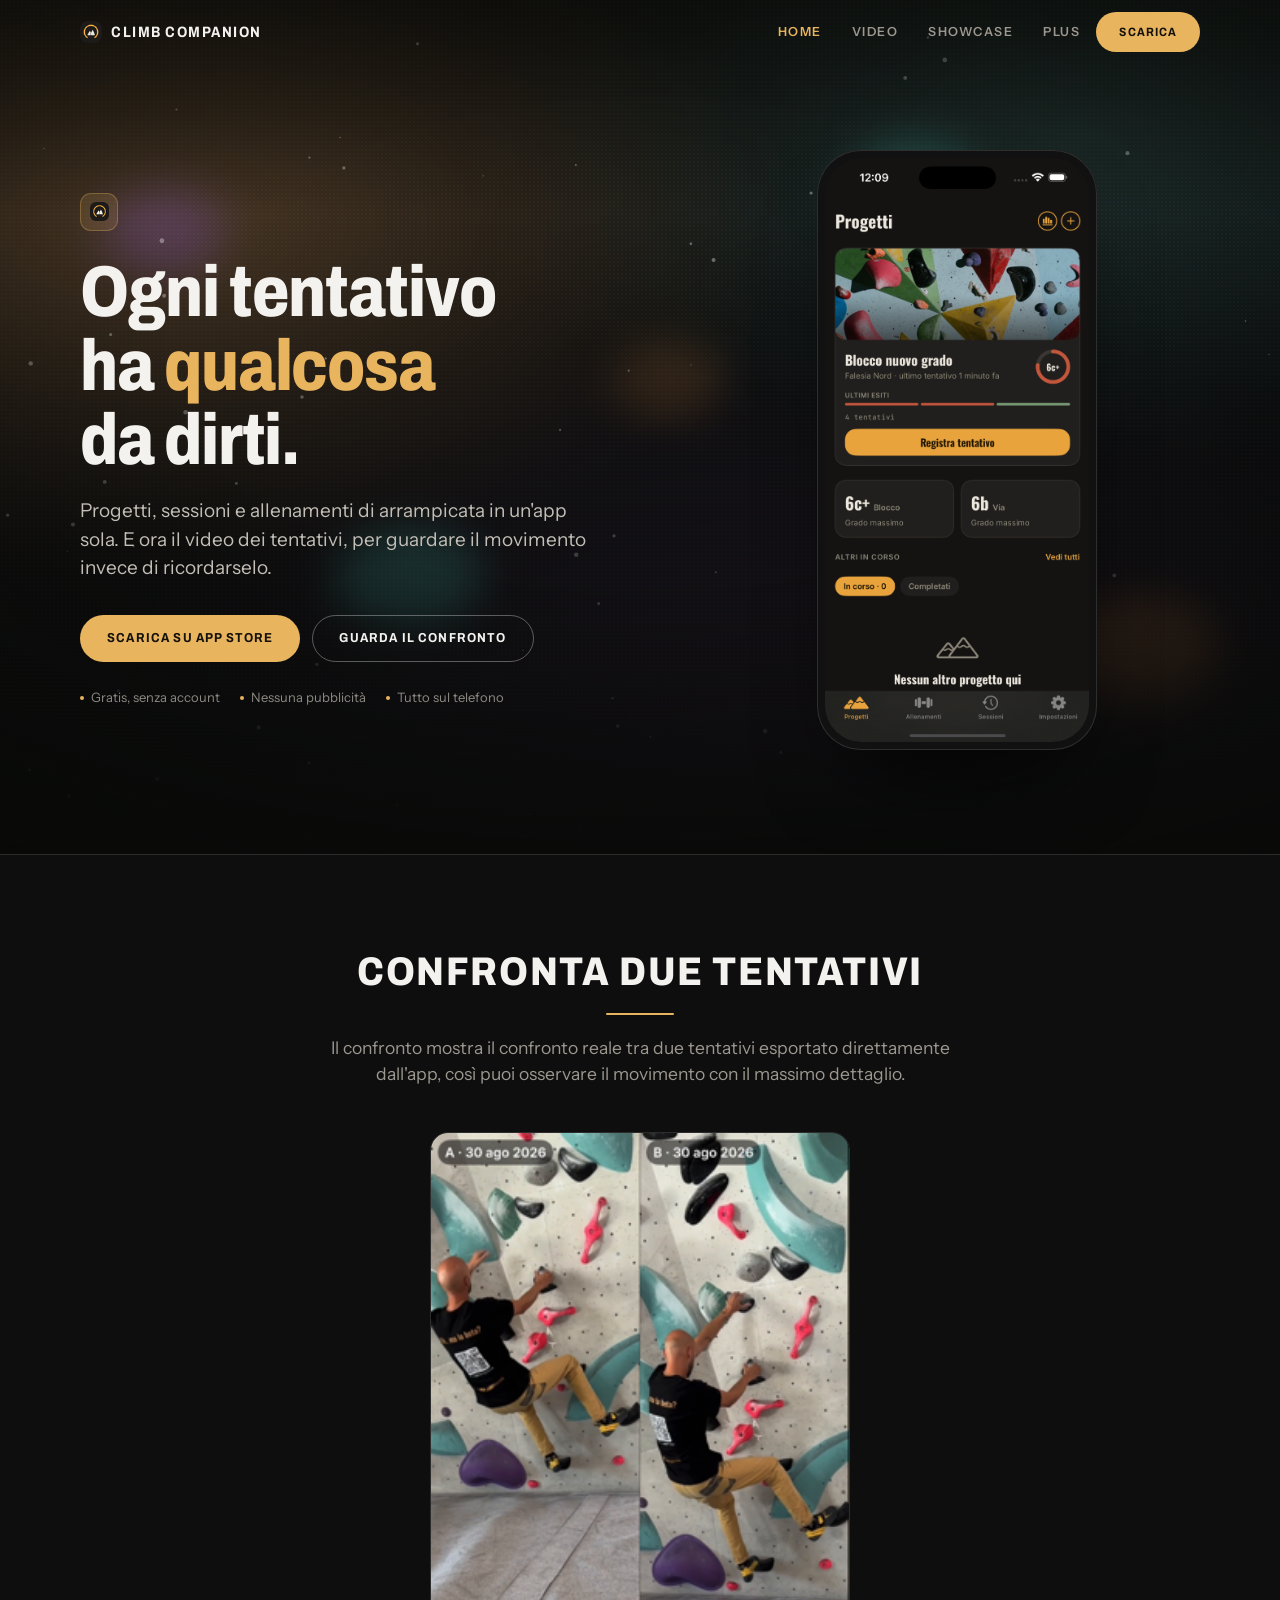
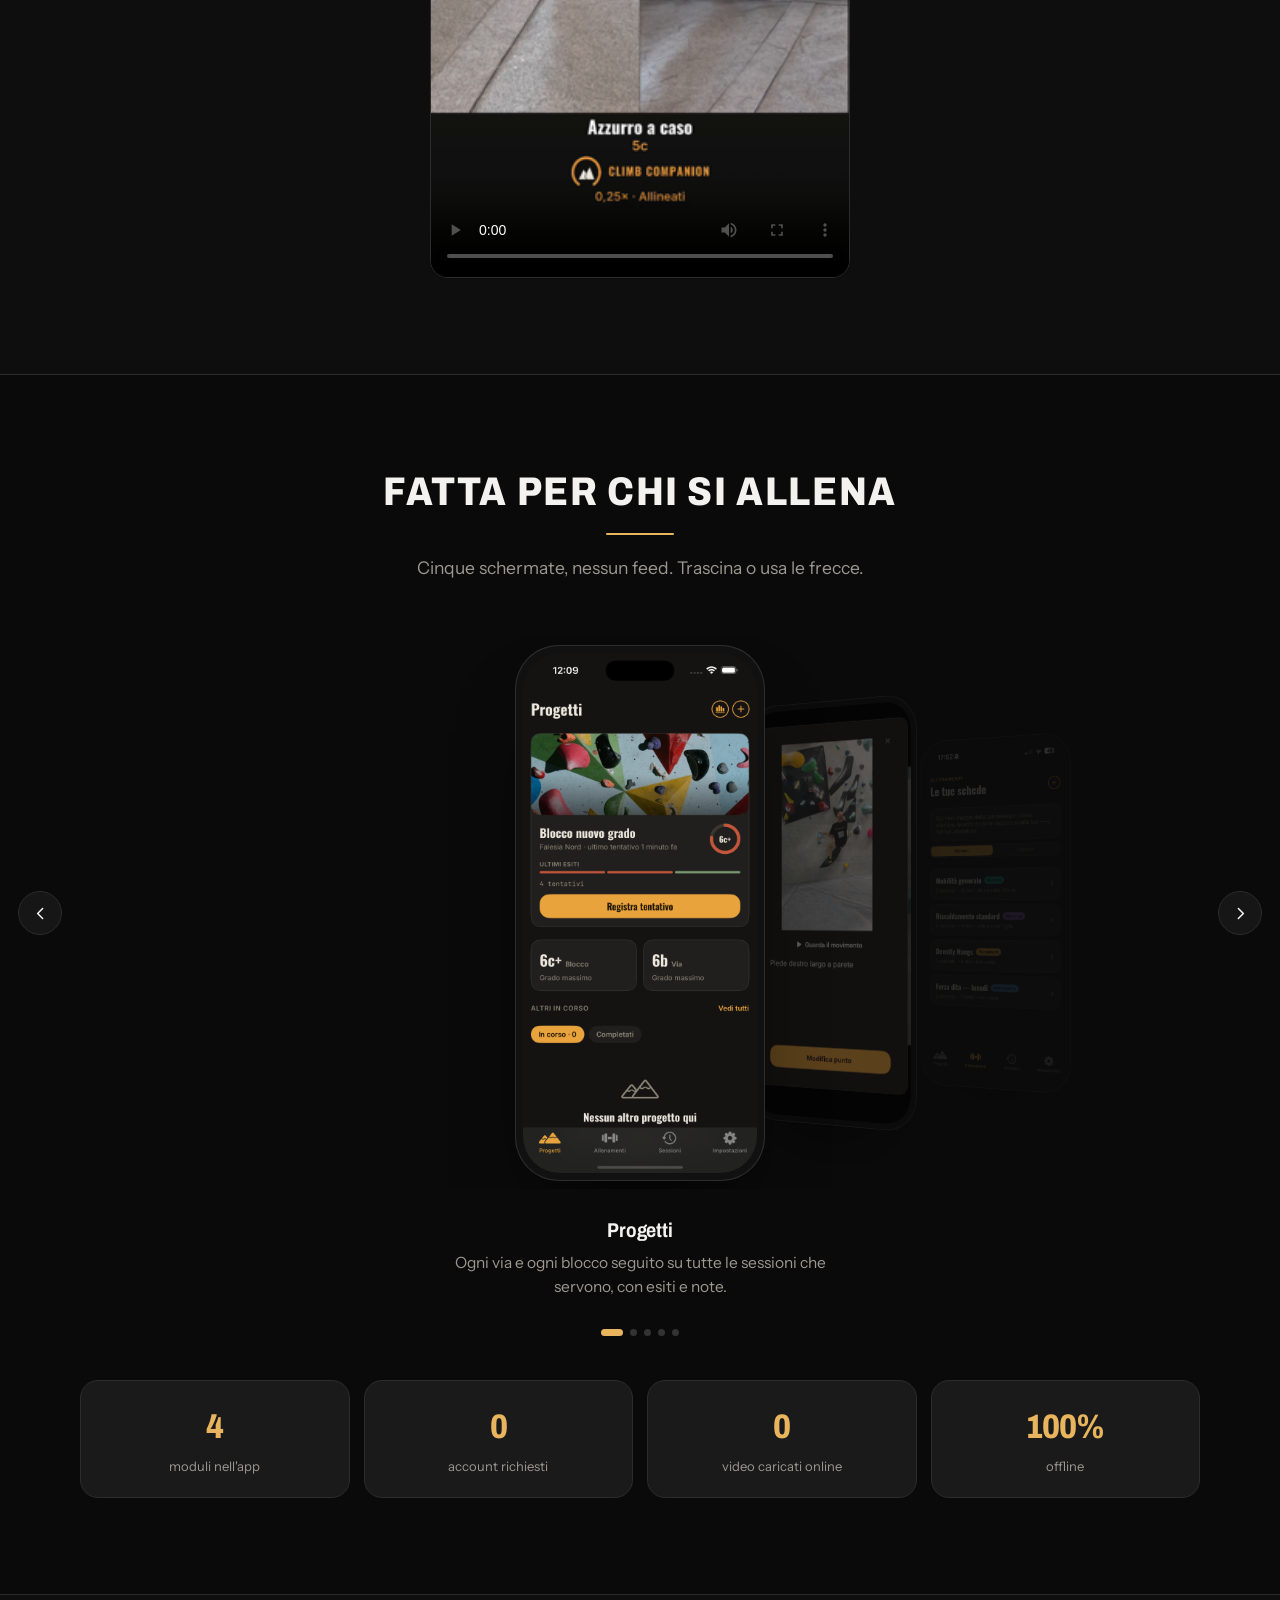
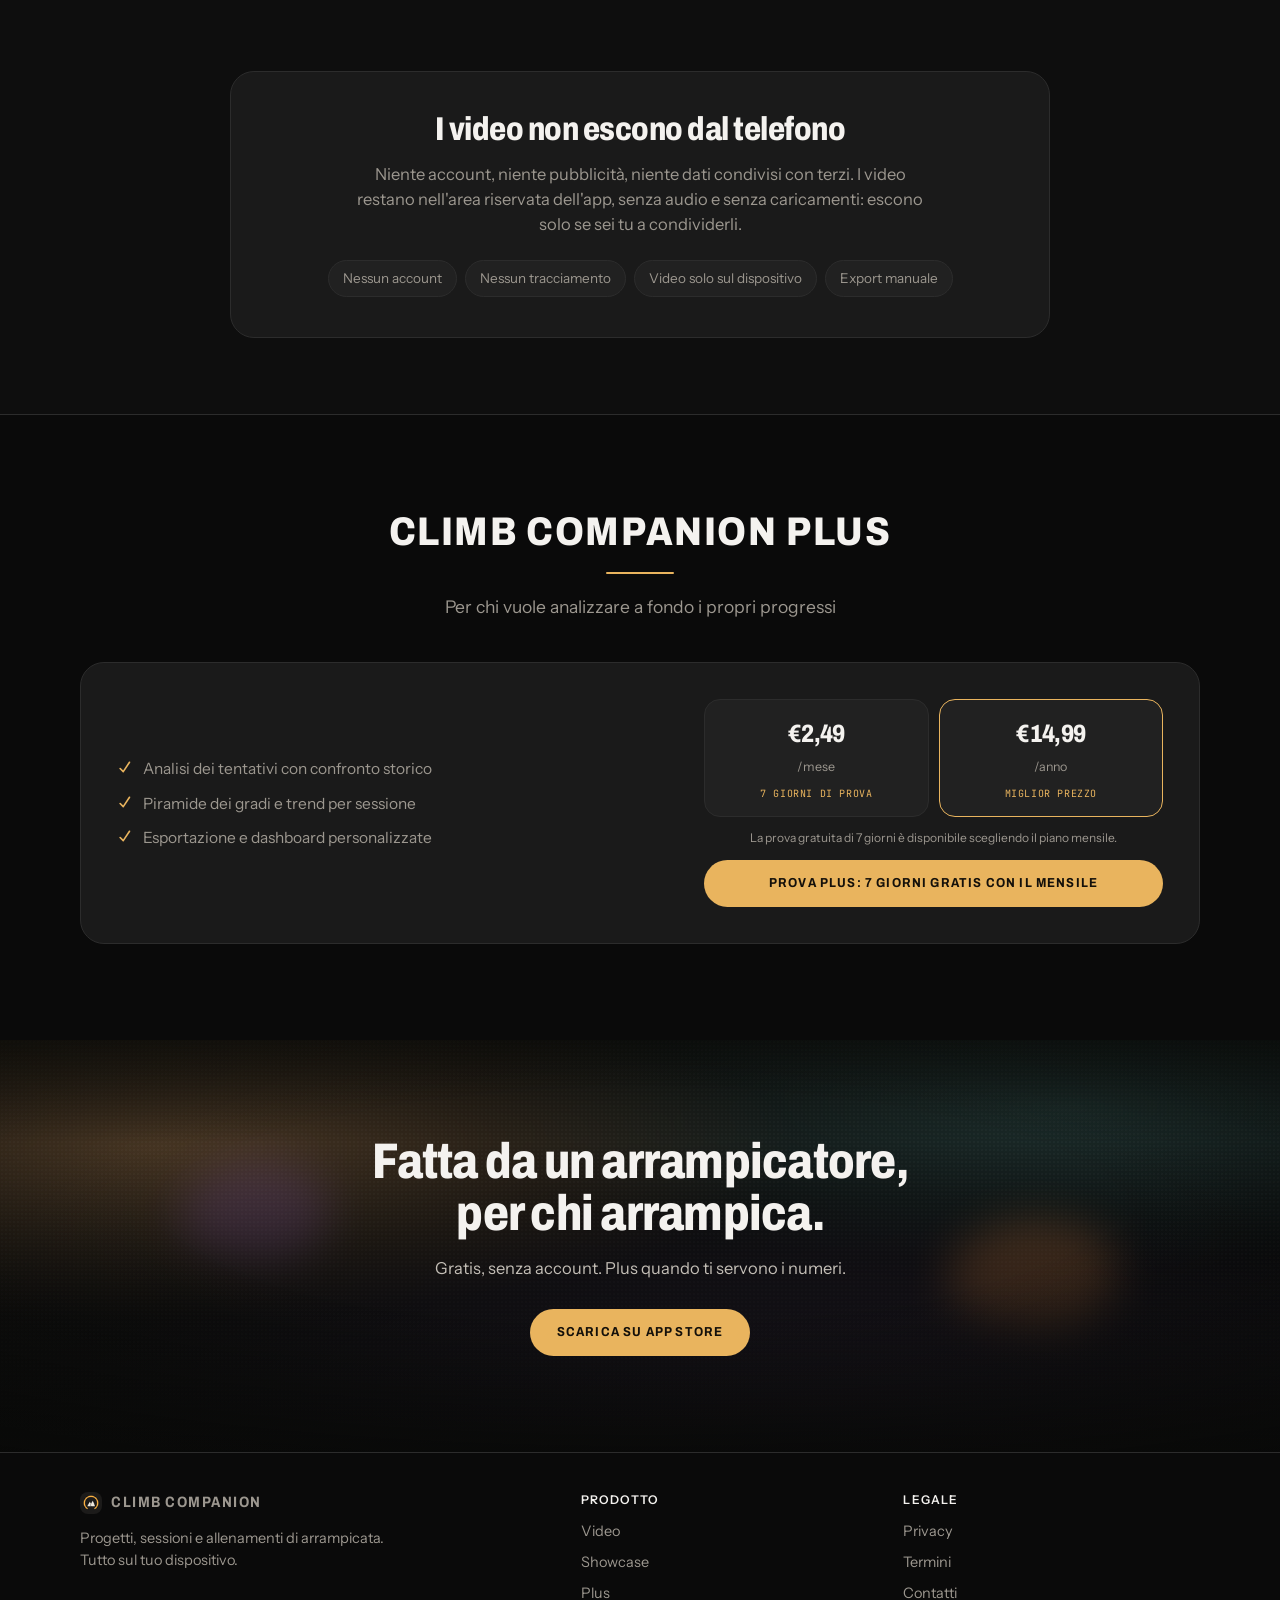
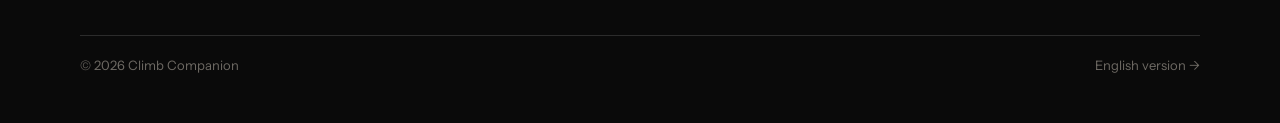
==== commit 2f0a37c6: "Align Plus trial messaging in both landing pages" ====
--- a/index.html
+++ b/index.html
@@ -1,356 +1,1013 @@
-<!DOCTYPE html>
+<!doctype html>
 <html lang="it">
 <head>
-<meta charset="UTF-8">
-<meta name="viewport" content="width=device-width, initial-scale=1.0">
-<title>Climb Companion — il tuo compagno di arrampicata</title>
-<meta name="description" content="Climb Companion: traccia progetti, sessioni e allenamenti di arrampicata, registra e confronta i video dei tuoi tentativi. Tutto sul tuo dispositivo, senza account, senza tracciamento.">
-<link rel="icon" href="./favicon-32.png" sizes="32x32">
-<link rel="apple-touch-icon" href="./apple-touch-icon.png">
-<link rel="stylesheet" href="./style.css">
-<style>
-  body { background: var(--ink); }
-  .hero {
-    position: relative;
-    overflow: hidden;
-    background:
-      linear-gradient(180deg, rgba(20,18,15,0.55) 0%, rgba(20,18,15,0.72) 55%, var(--ink) 96%),
-      linear-gradient(100deg, rgba(12,11,10,0.65) 0%, rgba(12,11,10,0.15) 55%),
-      url('./hero-photo.jpg');
-    background-size: cover;
-    background-position: center 35%;
-    color: var(--cream);
-    padding: 76px 24px 40px;
-  }
-  .hero .peaks {
-    position: absolute; left: 0; right: 0; bottom: -2px; height: 140px;
-    background: linear-gradient(180deg, transparent, var(--ink) 92%);
-    pointer-events: none;
-  }
-  .hero-grid {
-    max-width: var(--wrap); margin: 0 auto; position: relative; z-index: 1;
-    display: grid; grid-template-columns: 1.05fr 0.95fr; gap: 28px; align-items: center;
-  }
-  .hero-text .brand-mark { width: 44px; height: 44px; border-radius: 11px; margin-bottom: 22px; }
-  .badge-row { display: flex; gap: 10px; flex-wrap: wrap; margin-bottom: 20px; }
-  .badge {
-    display: inline-block; background: rgba(232,163,61,0.14); color: var(--amber-strong);
-    border: 1px solid rgba(232,163,61,0.35);
-    font-size: 12.5px; font-weight: 600; letter-spacing: .04em; text-transform: uppercase;
-    padding: 6px 14px; border-radius: 20px; margin-bottom: 0;
-  }
-  .badge-link { text-decoration: none; cursor: pointer; }
-  .hero h1 { font-size: 42px; margin: 0 0 16px; letter-spacing: -0.02em; color: #fff; }
-  .hero .tagline { font-size: 17.5px; color: var(--cream-dim); max-width: 440px; margin: 0 0 30px; }
-  .cta-row { display: flex; gap: 12px; flex-wrap: wrap; }
-  .cta { display: inline-flex; align-items:center; gap:8px; padding: 13px 24px; border-radius: 10px; font-weight: 600; text-decoration: none; font-size: 15px; transition: transform .15s ease; }
-  .cta:hover { transform: translateY(-1px); }
-  .cta.primary { background: var(--amber); color: #241a05; }
-  .cta.secondary { background: rgba(237,232,222,0.08); color: var(--cream); border: 1px solid rgba(237,232,222,0.18); }
-  .qr-card { display: inline-flex; align-items: center; gap: 12px; margin-top: 22px; background: var(--cream); padding: 10px 16px 10px 10px; border-radius: 14px; text-decoration: none; }
-  .qr-card img { width: 60px; height: 60px; display: block; }
-  .qr-card span { font-size: 13px; font-weight: 600; color: var(--ink); line-height: 1.3; max-width: 140px; }
-
-  /* phone mockup frame, built around real iOS Simulator screenshots */
-  .phone-frame {
-    position: relative; width: 100%; max-width: 300px; margin: 0 auto;
-    aspect-ratio: 720 / 1561;
-    background: linear-gradient(160deg, #34312c, #1a1917);
-    border-radius: 40px; padding: 9px;
-    box-shadow: 0 30px 60px -20px rgba(0,0,0,0.6), 0 0 0 1px rgba(237,232,222,0.06);
-  }
-  .phone-frame img, .phone-frame video { width: 100%; height: 100%; display: block; border-radius: 32px; object-fit: cover; }
-  .hero-phone { display: flex; justify-content: center; }
-  .hero-phone .phone-frame { max-width: 280px; }
-
-  main { background: var(--ink); color: var(--cream); }
-  section.block { max-width: var(--wrap); margin: 0 auto; padding: 72px 24px; }
-  section.block + section.block { border-top: 1px solid var(--panel-line); }
-  .eyebrow { color: var(--amber-strong); font-size: 13px; font-weight: 700; letter-spacing: .06em; text-transform: uppercase; text-align: center; margin: 0 0 10px; }
-  .block h2 { font-size: 28px; text-align: center; margin: 0 0 12px; color: #fff; letter-spacing: -0.01em; }
-  .block .lede { text-align: center; color: var(--cream-dim); max-width: 520px; margin: 0 auto 44px; font-size: 15.5px; }
-
-  .features-grid { display: grid; grid-template-columns: repeat(auto-fit, minmax(230px,1fr)); gap: 20px; }
-  .feature-card { background: var(--panel); border: 1px solid var(--panel-line); border-radius: var(--radius); padding: 26px; }
-  .feature-card .ic { width: 30px; height: 30px; color: var(--amber); margin-bottom: 16px; }
-  .feature-card h3 { font-size: 17.5px; margin: 0 0 8px; color: #fff; }
-  .feature-card > p { font-size: 14px; color: var(--cream-dim); margin: 0 0 14px; }
-  .feature-card ul { list-style: none; padding: 0; margin: 0; border-top: 1px solid var(--panel-line); padding-top: 12px; }
-  .feature-card li { font-size: 13.5px; color: var(--cream-dim); padding: 4px 0 4px 18px; position: relative; }
-  .feature-card li::before { content: "＋"; position: absolute; left: 0; top: 4px; color: var(--amber); font-size: 11px; }
-
-  .privacy-card { max-width: 760px; margin: 0 auto; background: var(--panel); border: 1px solid var(--panel-line); border-radius: var(--radius); padding: 26px 30px; display: flex; gap: 18px; align-items: flex-start; }
-  .privacy-card .ic-wrap { flex-shrink: 0; width: 42px; height: 42px; border-radius: 11px; background: rgba(232,163,61,0.14); display: flex; align-items: center; justify-content: center; }
-  .privacy-card .ic-wrap svg { width: 21px; height: 21px; color: var(--amber-strong); }
-  .privacy-card h3 { margin: 0 0 6px; font-size: 16.5px; color: #fff; }
-  .privacy-card p { margin: 0; font-size: 14px; color: var(--cream-dim); line-height: 1.5; }
-  .block-compact { padding-top: 44px; padding-bottom: 44px; }
-
-  .pricing-card { max-width: 420px; margin: 0 auto; background: var(--panel); border: 1px solid var(--panel-line); border-radius: 18px; padding: 36px; text-align: center; }
-  .pricing-card h3 { font-size: 20px; margin: 0 0 6px; color: #fff; }
-  .pricing-card .sub { color: var(--cream-dim); font-size: 14px; margin-bottom: 22px; }
-  .pricing-card ul { list-style: none; padding: 0; margin: 0 0 26px; text-align: left; display: inline-block; }
-  .pricing-card li { font-size: 14.5px; color: var(--cream); padding: 6px 0; padding-left: 22px; position: relative; }
-  .pricing-card li::before { content: "✓"; position: absolute; left: 0; color: var(--amber); font-weight: 700; }
-  .price-row { display: flex; gap: 12px; justify-content: center; flex-wrap: wrap; }
-  .price-tag { border: 1px solid var(--panel-line); border-radius: 10px; padding: 12px 18px; }
-  .price-tag .amount { font-size: 18px; font-weight: 700; color: #fff; }
-  .price-tag .period { font-size: 12px; color: var(--cream-dim); }
-
-  .gallery-grid { display: grid; grid-template-columns: repeat(auto-fit, minmax(210px,1fr)); gap: 28px; align-items: start; }
-  .gallery-item { text-align: center; }
-  .gallery-item .phone-frame { max-width: 230px; }
-  .gallery-item p { margin-top: 16px; font-size: 14px; color: var(--cream-dim); }
-  .gallery-item strong { color: #fff; display: block; font-size: 15px; margin-top: 2px; }
-
-
-  .final-cta { text-align: center; }
-  .final-cta h2 { margin-bottom: 22px; }
-  .final-cta .cta-row { justify-content: center; }
-
-  .editorial-break {
-    position: relative; min-height: 340px; margin: 0;
-    background:
-      linear-gradient(90deg, rgba(12,11,10,0.88) 0%, rgba(12,11,10,0.35) 60%, rgba(12,11,10,0.1) 100%),
-      url('./editorial-photo.jpg');
-    background-size: cover; background-position: center;
-    display: flex; align-items: center;
-  }
-  .editorial-break .inner { max-width: var(--wrap); margin: 0 auto; padding: 48px 24px; width: 100%; }
-  .editorial-break blockquote { margin: 0; max-width: 440px; font-size: 22px; line-height: 1.4; color: #fff; font-weight: 600; letter-spacing: -0.01em; }
-  .editorial-break cite { display: block; margin-top: 14px; font-size: 13.5px; color: var(--cream-dim); font-style: normal; }
-
-  footer { background: #17130f; color: var(--cream-dim); padding: 56px 24px 32px; }
-  .footer-grid { max-width: var(--wrap); margin: 0 auto; display: grid; grid-template-columns: 1.4fr 1fr 1fr; gap: 32px; }
-  .footer-brand { display: flex; align-items: center; gap: 10px; color: var(--cream); font-weight: 700; margin-bottom: 10px; }
-  .footer-brand img { width: 26px; height: 26px; border-radius: 6px; }
-  .footer-col h4 { font-size: 12.5px; text-transform: uppercase; letter-spacing: .05em; color: var(--cream-dim); margin: 0 0 12px; }
-  .footer-col a { display: block; color: var(--cream-dim); text-decoration: none; font-size: 14px; margin-bottom: 8px; }
-  .footer-col a:hover { color: var(--cream); }
-  .footer-bottom { max-width: var(--wrap); margin: 40px auto 0; padding-top: 20px; border-top: 1px solid var(--panel-line); font-size: 13px; display: flex; justify-content: space-between; flex-wrap: wrap; gap: 8px; }
-  @media (max-width: 800px) {
-    .hero-grid { grid-template-columns: 1fr; text-align: center; }
-    .hero-text { display: flex; flex-direction: column; align-items: center; }
-    .hero-phone { order: -1; margin-bottom: 12px; }
-    .gallery-grid { grid-template-columns: 1fr; max-width: 280px; margin: 0 auto; }
-  }
-  @media (max-width: 640px) {
-    .footer-grid { grid-template-columns: 1fr; }
-    .hero h1 { font-size: 32px; }
-    .site-header nav { gap: 12px; }
-    .site-header nav a:not(.pill) { display: none; }
-    .editorial-break { min-height: 260px; }
-    .editorial-break blockquote { font-size: 18px; }
-  }
-</style>
+  <meta charset="utf-8">
+  <meta name="viewport" content="width=device-width, initial-scale=1, viewport-fit=cover">
+  <meta name="description" content="Climb Companion: traccia progetti, sessioni e allenamenti di arrampicata, registra e confronta i video dei tuoi tentativi. Tutto sul tuo dispositivo, senza account, senza tracciamento.">
+  <meta name="theme-color" content="#0A0A0A">
+  <title>Climb Companion — Restyling</title>
+  <link rel="preconnect" href="https://fonts.googleapis.com">
+  <link rel="preconnect" href="https://fonts.gstatic.com" crossorigin>
+  <link href="https://fonts.googleapis.com/css2?family=Archivo:wdth,wght@75..100,600..800&family=Instrument+Sans:wght@400;500;600;700&family=JetBrains+Mono:wght@400;500;700&display=swap" rel="stylesheet">
+  <style>
+    :root {
+      --bg: #0A0A0A;
+      --card: #1A1A1A;
+      --card-2: #212121;
+      --line: #2C2C2C;
+      --ink: #F4F2EF;
+      --muted: #9C978F;
+      --faint: #6E6A64;
+      --amber: #E9B45E;
+      --amber-deep: #C9913D;
+      --miss: #D2614A;
+      --ok: #5FA98C;
+      color-scheme: dark;
+    }
+    * { box-sizing: border-box; }
+    html { scroll-behavior: smooth; }
+    body {
+      margin: 0;
+      background: var(--bg);
+      color: var(--ink);
+      font-family: "Instrument Sans", ui-sans-serif, -apple-system, system-ui, sans-serif;
+      font-size: 16.5px;
+      line-height: 1.5;
+      -webkit-font-smoothing: antialiased;
+      overflow-x: hidden;
+    }
+    h1, h2, h3 {
+      margin: 0;
+      font-family: "Archivo", ui-sans-serif, system-ui, sans-serif;
+      font-variation-settings: "wdth" 82;
+      font-weight: 800;
+      letter-spacing: -.015em;
+      line-height: 1.04;
+      text-wrap: balance;
+    }
+    p { margin: 0; }
+    a { color: inherit; }
+    .mono { font-family: "JetBrains Mono", ui-monospace, monospace; }
+    .wrap { width: min(1120px, calc(100% - 40px)); margin-inline: auto; }
+    section { padding-block: clamp(56px, 8vw, 96px); }
+    :focus-visible { outline: 2px solid var(--amber); outline-offset: 3px; border-radius: 8px; }
+
+    .nav {
+      position: absolute;
+      top: env(safe-area-inset-top, 0px);
+      left: 0;
+      right: 0;
+      z-index: 60;
+      transition: background .3s, border-color .3s;
+      border-bottom: 1px solid transparent;
+    }
+    .nav.stuck {
+      position: fixed;
+      background: rgba(10,10,10,.82);
+      backdrop-filter: blur(16px);
+      -webkit-backdrop-filter: blur(16px);
+      border-bottom-color: var(--line);
+    }
+    .nav-in {
+      display: flex;
+      align-items: center;
+      gap: 16px;
+      min-height: 64px;
+    }
+    .brand {
+      display: flex;
+      align-items: center;
+      gap: 9px;
+      text-decoration: none;
+      margin-right: auto;
+      font-family: "Archivo", sans-serif;
+      font-variation-settings: "wdth" 85;
+      font-weight: 700;
+      font-size: 15px;
+      letter-spacing: .1em;
+      text-transform: uppercase;
+    }
+    .logo {
+      width: 23px;
+      height: 23px;
+      flex: none;
+      fill: none;
+      stroke: var(--amber);
+      stroke-width: 2.2;
+      stroke-linejoin: round;
+    }
+    .nav-links { display: none; gap: 30px; }
+    .nav-links a {
+      text-decoration: none;
+      font-size: 12.5px;
+      font-weight: 600;
+      letter-spacing: .12em;
+      text-transform: uppercase;
+      color: var(--muted);
+      transition: color .2s;
+    }
+    .nav-links a:hover, .nav-links a.on { color: var(--amber); }
+    @media (min-width:900px){ .nav-links { display: flex; } }
+
+    .btn {
+      display: inline-flex;
+      align-items: center;
+      justify-content: center;
+      gap: 8px;
+      cursor: pointer;
+      font-family: "Archivo", sans-serif;
+      font-variation-settings: "wdth" 88;
+      font-weight: 700;
+      font-size: 13px;
+      letter-spacing: .09em;
+      text-transform: uppercase;
+      text-decoration: none;
+      padding: 13px 26px;
+      border-radius: 999px;
+      border: 1.5px solid transparent;
+      background: var(--amber);
+      color: #14100A;
+      transition: filter .18s, transform .18s;
+    }
+    .btn:hover { filter: brightness(1.08); transform: translateY(-2px); }
+    .btn:active { transform: translateY(0); }
+    .btn-out { background: transparent; color: var(--ink); border-color: rgba(255,255,255,.32); }
+    .btn-out:hover { background: rgba(255,255,255,.07); filter: none; }
+    .nav .btn { padding: 10px 22px; font-size: 12px; }
+
+    .hero {
+      position: relative;
+      overflow: hidden;
+      padding-block: clamp(96px,16vw,150px) clamp(60px,9vw,104px);
+      background: #070806;
+    }
+    .wallbg { position: absolute; inset: 0; overflow: hidden; }
+    .wallbg .slab {
+      position: absolute;
+      inset: -10%;
+      background:
+        radial-gradient(60% 50% at 18% 30%, rgba(120,88,54,.55), transparent 70%),
+        radial-gradient(55% 45% at 78% 22%, rgba(52,92,86,.42), transparent 72%),
+        radial-gradient(70% 60% at 62% 82%, rgba(88,62,110,.32), transparent 70%),
+        linear-gradient(155deg,#14110D 0%,#0B0C0D 55%,#08090A 100%);
+      filter: blur(2px);
+    }
+    .wallbg .blob {
+      position: absolute;
+      border-radius: 52% 48% 40% 60% / 58% 42% 58% 42%;
+      filter: blur(22px);
+      opacity: .5;
+    }
+    .wallbg .grain {
+      position: absolute;
+      inset: 0;
+      background-image: radial-gradient(rgba(255,255,255,.05) 1px, transparent 1px);
+      background-size: 4px 4px;
+      opacity: .5;
+    }
+    .wallbg .vig {
+      position: absolute;
+      inset: 0;
+      background: radial-gradient(120% 90% at 50% 40%, transparent 30%, rgba(7,8,6,.82) 100%), linear-gradient(to bottom, rgba(7,8,6,.55) 0%, transparent 25%, rgba(10,10,10,.95) 100%);
+    }
+    #dust {
+      position: absolute;
+      inset: 0;
+      width: 100%;
+      height: 100%;
+      pointer-events: none;
+    }
+    .hero .wrap { position: relative; z-index: 2; }
+    .hero-grid {
+      display: grid;
+      gap: clamp(40px, 7vw, 64px);
+      align-items: center;
+    }
+    @media (min-width:920px){ .hero-grid{ grid-template-columns: 1.08fr .92fr; } }
+
+    .badge {
+      width: 38px;
+      height: 38px;
+      border-radius: 11px;
+      display: grid;
+      place-items: center;
+      background: rgba(233,180,94,.14);
+      border: 1px solid rgba(233,180,94,.3);
+      margin-bottom: 24px;
+    }
+    .badge svg {
+      width: 19px;
+      height: 19px;
+      stroke: var(--amber);
+      fill: none;
+      stroke-width: 2;
+      stroke-linecap: round;
+      stroke-linejoin: round;
+    }
+    .hero h1 { font-size: clamp(40px, 10vw, 72px); line-height: 1.03; }
+    .hero h1 span { color: var(--amber); }
+    .hero .lead {
+      color: #C3BEB6;
+      font-size: clamp(16.5px, 4.2vw, 19px);
+      max-width: 40ch;
+      margin-top: 20px;
+    }
+    .cta { display: flex; flex-wrap: wrap; gap: 12px; margin-top: 32px; }
+    .trust {
+      display: flex;
+      flex-wrap: wrap;
+      gap: 8px 20px;
+      margin-top: 26px;
+      font-size: 13px;
+      color: #8E8A83;
+    }
+    .trust span { display: inline-flex; align-items: center; gap: 7px; }
+    .trust span::before {
+      content: "";
+      width: 4px;
+      height: 4px;
+      border-radius: 50%;
+      background: var(--amber);
+    }
+    .float { animation: float 7s ease-in-out infinite; }
+    @keyframes float { 0%,100%{ transform: translateY(-8px); } 50% { transform: translateY(8px); } }
+
+    .phone {
+      width: min(280px, 72vw);
+      aspect-ratio: 9 / 19.3;
+      flex: none;
+      margin-inline: auto;
+      border-radius: 44px;
+      padding: 8px;
+      background: #111;
+      box-shadow: 0 48px 90px -40px rgba(0,0,0,.9), 0 0 0 1px #2E2E2E inset;
+    }
+    .screen {
+      height: 100%;
+      border-radius: 37px;
+      overflow: hidden;
+      background: #0A0A0A;
+      display: flex;
+      flex-direction: column;
+      position: relative;
+      font-size: 11.5px;
+      line-height: 1.35;
+    }
+    .screen img, .screen video {
+      width: 100%;
+      height: 100%;
+      display: block;
+      object-fit: cover;
+      background: #111;
+    }
+    .sbar {
+      display: flex;
+      align-items: center;
+      justify-content: space-between;
+      padding: 12px 20px 2px;
+      font-size: 11px;
+      font-weight: 600;
+    }
+    .sbar .sig { display: flex; gap: 2.5px; align-items: flex-end; }
+    .sbar .sig i {
+      width: 3px;
+      background: var(--ink);
+      border-radius: 1px;
+      display: block;
+    }
+    .sbody { flex: 1; padding: 6px 14px 0; display: flex; flex-direction: column; gap: 11px; overflow: hidden; }
+    .shead { display: flex; align-items: center; justify-content: space-between; }
+    .stitle {
+      font-family: "Archivo", sans-serif;
+      font-variation-settings: "wdth" 80;
+      font-weight: 800;
+      font-size: 25px;
+      letter-spacing: -.015em;
+    }
+    .ring {
+      width: 26px;
+      height: 26px;
+      border-radius: 50%;
+      border: 1.6px solid var(--amber);
+      display: grid;
+      place-items: center;
+      flex: none;
+    }
+    .ring svg {
+      width: 13px;
+      height: 13px;
+      stroke: var(--amber);
+      fill: none;
+      stroke-width: 2;
+      stroke-linecap: round;
+    }
+    .hcard {
+      background: var(--card);
+      border-radius: 18px;
+      overflow: hidden;
+      display: flex;
+      flex-direction: column;
+    }
+    .wallphoto {
+      height: 76px;
+      position: relative;
+      background: linear-gradient(120deg,#8C8F92,#B9BCBE 45%,#9DA0A2);
+      overflow: hidden;
+    }
+    .wallphoto .beam {
+      position: absolute;
+      left: 0;
+      top: 0;
+      bottom: 0;
+      width: 32%;
+      background: linear-gradient(150deg,#9A5A33,#6E3E22);
+      clip-path: polygon(0 0, 100% 0, 58% 100%, 0 100%);
+    }
+    .hld { position: absolute; border-radius: 54% 46% 42% 58% / 58% 42% 58% 42%; }
+    .hcard-b { padding: 11px 12px; display: flex; flex-direction: column; gap: 8px; }
+    .prow { display: flex; align-items: center; justify-content: space-between; gap: 10px; }
+    .pname {
+      font-family: "Archivo", sans-serif;
+      font-variation-settings: "wdth" 82;
+      font-weight: 800;
+      font-size: 16px;
+      letter-spacing: -.01em;
+    }
+    .pago { font-size: 10.5px; color: var(--muted); margin-top: 1px; }
+    .gauge {
+      width: 44px;
+      height: 44px;
+      border-radius: 50%;
+      flex: none;
+      display: grid;
+      place-items: center;
+      background: conic-gradient(var(--amber) 0 62%, #2E2E2E 62%);
+      position: relative;
+    }
+    .gauge::after {
+      content: "";
+      position: absolute;
+      inset: 4px;
+      border-radius: 50%;
+      background: var(--card);
+    }
+    .gauge b {
+      position: relative;
+      z-index: 1;
+      font-family: "Archivo", sans-serif;
+      font-variation-settings: "wdth" 85;
+      font-weight: 700;
+      font-size: 12.5px;
+    }
+    .lbl {
+      font-family: "JetBrains Mono", monospace;
+      font-size: 8.5px;
+      font-weight: 500;
+      letter-spacing: .14em;
+      text-transform: uppercase;
+      color: var(--faint);
+    }
+    .esiti { display: flex; gap: 5px; }
+    .esiti i { flex: 1; height: 3px; border-radius: 2px; background: #3A3A3A; display: block; }
+    .esiti i.miss { background: var(--miss); }
+    .esiti i.ok { background: var(--ok); }
+    .meta-m { font-family: "JetBrains Mono", monospace; font-size: 9.5px; color: var(--muted); }
+    .appbtn {
+      background: var(--amber);
+      color: #14100A;
+      border-radius: 12px;
+      text-align: center;
+      padding: 9px;
+      font-family: "Archivo", sans-serif;
+      font-variation-settings: "wdth" 86;
+      font-weight: 700;
+      font-size: 13px;
+    }
+    .duo { display: flex; gap: 9px; }
+    .duo div { flex: 1; background: var(--card); border: 1px solid #242424; border-radius: 15px; padding: 10px 11px; }
+    .duo b {
+      font-family: "Archivo", sans-serif;
+      font-variation-settings: "wdth" 82;
+      font-weight: 800;
+      font-size: 19px;
+      letter-spacing: -.02em;
+    }
+    .duo em { font-style: normal; font-size: 11px; color: var(--muted); margin-left: 3px; }
+    .duo span { display: block; font-size: 9.5px; color: var(--faint); margin-top: 1px; }
+    .chips { display: flex; gap: 7px; }
+    .chip {
+      border-radius: 999px;
+      padding: 5px 12px;
+      font-size: 10.5px;
+      font-weight: 600;
+      background: #242424;
+      color: var(--muted);
+    }
+    .chip.on { background: var(--amber); color: #14100A; }
+    .tabbar {
+      position: absolute;
+      left: 12px;
+      right: 12px;
+      bottom: 11px;
+      display: flex;
+      justify-content: space-around;
+      align-items: center;
+      background: rgba(38,38,38,.82);
+      backdrop-filter: blur(14px);
+      border-radius: 999px;
+      padding: 7px 4px;
+      border: 1px solid #333;
+    }
+    .tabbar span {
+      display: flex;
+      flex-direction: column;
+      align-items: center;
+      gap: 2px;
+      font-size: 8px;
+      color: var(--muted);
+    }
+    .tabbar span.on { color: var(--amber); }
+    .tabbar svg {
+      width: 15px;
+      height: 15px;
+      stroke: currentColor;
+      fill: none;
+      stroke-width: 1.9;
+      stroke-linecap: round;
+      stroke-linejoin: round;
+    }
+
+    .sechead { text-align: center; max-width: 620px; margin-inline: auto; }
+    .sechead h2 {
+      font-size: clamp(25px, 5.6vw, 40px);
+      letter-spacing: .04em;
+      text-transform: uppercase;
+      font-variation-settings: "wdth" 88;
+    }
+    .rule { width: 68px; height: 2px; background: var(--amber); margin: 20px auto; border-radius: 2px; }
+    .sechead p { color: var(--muted); font-size: clamp(15.5px, 3.8vw, 17.5px); }
+
+    .cf {
+      --cf-w: min(250px, 58vw);
+      position: relative;
+      margin-top: clamp(36px,6vw,56px);
+      perspective: 1700px;
+      height: calc(var(--cf-w) * 2.145 + 16px);
+      overflow: hidden;
+      touch-action: pan-y;
+    }
+    .cf-track { position: relative; height: 100%; transform-style: preserve-3d; }
+    .cf-item {
+      position: absolute;
+      top: 8px;
+      left: 50%;
+      width: var(--cf-w);
+      transition: transform .55s cubic-bezier(.25,.8,.3,1), opacity .55s ease, filter .55s ease;
+      will-change: transform, opacity;
+    }
+    .cf-item .phone { width: 100%; margin: 0; }
+    .cf-item.hide { opacity: 0; pointer-events: none; }
+    .cf-arrow {
+      position: absolute;
+      top: 50%;
+      translate: 0 -50%;
+      z-index: 8;
+      width: 44px;
+      height: 44px;
+      border-radius: 50%;
+      cursor: pointer;
+      background: rgba(26,26,26,.82);
+      border: 1px solid var(--line);
+      color: var(--ink);
+      display: grid;
+      place-items: center;
+      backdrop-filter: blur(8px);
+      transition: background .2s, border-color .2s;
+    }
+    .cf-arrow:hover { background: var(--amber); color: #14100A; border-color: var(--amber); }
+    .cf-arrow svg { width: 17px; height: 17px; stroke: currentColor; fill: none; stroke-width: 2.2; stroke-linecap: round; stroke-linejoin: round; }
+    .cf-prev { left: 2px; }
+    .cf-next { right: 2px; }
+    @media (min-width:760px){ .cf-prev { left: 18px; } .cf-next { right: 18px; } }
+    .cf-cap { text-align: center; margin-top: 26px; min-height: 96px; }
+    .cf-cap b {
+      display: block;
+      font-family: "Archivo", sans-serif;
+      font-variation-settings: "wdth" 84;
+      font-weight: 700;
+      font-size: 20px;
+      letter-spacing: -.01em;
+      margin-bottom: 6px;
+    }
+    .cf-cap p { color: var(--muted); font-size: 15.5px; max-width: 42ch; margin-inline: auto; }
+    .dots { display: flex; gap: 7px; justify-content: center; margin-top: 18px; }
+    .dots button {
+      width: 7px;
+      height: 7px;
+      border-radius: 50%;
+      border: none;
+      padding: 0;
+      cursor: pointer;
+      background: #333;
+      transition: background .25s, width .25s;
+    }
+    .dots button.on { background: var(--amber); width: 22px; border-radius: 99px; }
+
+    .band { background: #0E0E0E; border-block: 1px solid var(--line); }
+    .player { margin-top: clamp(30px,5vw,44px); max-width: 420px; margin-inline: auto; }
+    .stage {
+      display: flex;
+      border-radius: 18px;
+      overflow: hidden;
+      border: 1px solid var(--line);
+      background: #000;
+      width: min(100%, 420px);
+      margin-inline: auto;
+      aspect-ratio: 9 / 16;
+    }
+    .panel {
+      position: relative;
+      width: 100%;
+      height: 100%;
+      overflow: hidden;
+      background: #000;
+    }
+    .panel video {
+      position: absolute;
+      inset: 0;
+      width: 100%;
+      height: 100%;
+      display: block;
+      object-fit: cover;
+      background: #000;
+    }
+    .ptag {
+      position: absolute;
+      top: 9px;
+      left: 9px;
+      font-family: "JetBrains Mono", monospace;
+      font-size: 9.5px;
+      letter-spacing: .04em;
+      color: #EFEFEF;
+      background: rgba(0,0,0,.6);
+      border-radius: 7px;
+      padding: 4px 8px;
+    }
+
+    .stats {
+      display: grid;
+      grid-template-columns: repeat(2, 1fr);
+      gap: 14px;
+      margin-top: clamp(32px, 5vw, 44px);
+    }
+    @media (min-width:720px){ .stats { grid-template-columns: repeat(4, 1fr); } }
+    .stat {
+      background: var(--card);
+      border: 1px solid var(--line);
+      border-radius: 18px;
+      padding: 20px 16px;
+      text-align: center;
+    }
+    .stat b {
+      display: block;
+      font-family: "Archivo", sans-serif;
+      font-variation-settings: "wdth" 82;
+      font-weight: 800;
+      font-size: clamp(26px,5vw,34px);
+      letter-spacing: -.03em;
+      color: var(--amber);
+    }
+    .stat span { display: block; font-size: 13px; color: var(--muted); margin-top: 5px; }
+
+    .privacy {
+      background: var(--card);
+      border: 1px solid var(--line);
+      border-radius: 24px;
+      padding: clamp(26px,5vw,40px);
+      text-align: center;
+      max-width: 820px;
+      margin-inline: auto;
+    }
+    .privacy h2 { font-size: clamp(23px,5.2vw,33px); }
+    .privacy p { color: var(--muted); margin-top: 16px; max-width: 52ch; margin-inline: auto; }
+    .pills { display: flex; flex-wrap: wrap; gap: 8px; justify-content: center; margin-top: 24px; }
+    .pill {
+      font-size: 13.5px;
+      color: var(--muted);
+      background: var(--card-2);
+      border: 1px solid var(--line);
+      border-radius: 999px;
+      padding: 7px 14px;
+    }
+
+    .plan {
+      background: var(--card);
+      border: 1px solid var(--line);
+      border-radius: 24px;
+      padding: clamp(24px,5vw,36px);
+      margin-top: clamp(30px,5vw,42px);
+      display: grid;
+      gap: 26px;
+    }
+    @media (min-width:820px){ .plan { grid-template-columns: 1.1fr .9fr; align-items: center; } }
+    .list { margin: 0; padding: 0; list-style: none; display: flex; flex-direction: column; gap: 11px; }
+    .list li { position: relative; padding-left: 26px; color: var(--muted); font-size: 15.5px; }
+    .list li svg {
+      position: absolute;
+      left: 0;
+      top: 4px;
+      width: 15px;
+      height: 15px;
+      stroke: var(--amber);
+      fill: none;
+      stroke-width: 2.6;
+      stroke-linecap: round;
+      stroke-linejoin: round;
+    }
+    .prices { display: flex; gap: 10px; }
+    .price {
+      flex: 1;
+      border: 1px solid var(--line);
+      border-radius: 16px;
+      padding: 15px;
+      text-align: center;
+      background: var(--card-2);
+    }
+    .price.best { border-color: var(--amber); }
+    .price .amt {
+      display: block;
+      font-family: "Archivo", sans-serif;
+      font-variation-settings: "wdth" 82;
+      font-weight: 800;
+      font-size: 25px;
+      letter-spacing: -.025em;
+    }
+    .price .per { font-size: 12.5px; color: var(--muted); }
+    .price .ex {
+      display: block;
+      margin-top: 8px;
+      font-family: "JetBrains Mono", monospace;
+      font-size: 10px;
+      letter-spacing: .06em;
+      text-transform: uppercase;
+      color: var(--amber);
+    }
+
+    .close {
+      position: relative;
+      overflow: hidden;
+      text-align: center;
+      background: #070806;
+    }
+    .close .wallbg .slab { filter: blur(3px); }
+    .close .wrap { position: relative; z-index: 2; }
+    .close h2 { font-size: clamp(28px,7vw,50px); }
+    .close p { color: #C3BEB6; margin-block: 16px 28px; }
+
+    footer {
+      border-top: 1px solid var(--line);
+      padding-block: 38px 48px;
+      font-size: 14.5px;
+      color: var(--muted);
+    }
+    .foot { display: grid; gap: 26px; }
+    @media (min-width:700px){ .foot { grid-template-columns: 1.6fr 1fr 1fr; } }
+    footer h4 { font-size: 12px; font-weight: 600; color: var(--ink); margin: 0 0 12px; letter-spacing: .1em; text-transform: uppercase; }
+    footer nav { display: flex; flex-direction: column; gap: 9px; }
+    footer a { text-decoration: none; }
+    footer a:hover { color: var(--amber); }
+    .link-like {
+      appearance: none;
+      border: none;
+      background: transparent;
+      color: var(--muted);
+      padding: 0;
+      font: inherit;
+      text-align: left;
+      cursor: pointer;
+    }
+    .link-like:hover { color: var(--amber); }
+    .modal-overlay {
+      position: fixed;
+      inset: 0;
+      background: rgba(6, 6, 6, 0.78);
+      backdrop-filter: blur(12px);
+      -webkit-backdrop-filter: blur(12px);
+      display: grid;
+      place-items: center;
+      padding: 20px;
+      z-index: 120;
+    }
+    .modal-overlay[hidden] { display: none; }
+    .modal-card {
+      width: min(100%, 500px);
+      background: #171717;
+      border: 1px solid var(--line);
+      border-radius: 24px;
+      padding: 22px 20px 18px;
+      box-shadow: 0 32px 80px rgba(0,0,0,0.5);
+      position: relative;
+    }
+    .modal-close {
+      position: absolute;
+      top: 10px;
+      right: 12px;
+      width: 34px;
+      height: 34px;
+      border: none;
+      border-radius: 50%;
+      background: rgba(255,255,255,0.06);
+      color: var(--ink);
+      font-size: 26px;
+      line-height: 1;
+      cursor: pointer;
+    }
+    .modal-card h3 {
+      margin: 0 0 8px;
+      font-size: clamp(24px, 4vw, 30px);
+      letter-spacing: -.03em;
+    }
+    .modal-sub {
+      margin: 0 0 18px;
+      color: var(--muted);
+      font-size: 14px;
+    }
+    .modal-card form {
+      display: grid;
+      gap: 12px;
+    }
+    .modal-card label {
+      display: grid;
+      gap: 7px;
+      font-size: 13px;
+      color: var(--muted);
+    }
+    .modal-card input,
+    .modal-card textarea {
+      width: 100%;
+      border: 1px solid var(--line);
+      background: var(--card-2);
+      color: var(--ink);
+      border-radius: 12px;
+      padding: 11px 12px;
+      font: inherit;
+      resize: vertical;
+    }
+    .modal-card button[type="submit"] {
+      margin-top: 6px;
+      justify-self: start;
+    }
+    .form-status {
+      margin: 0;
+      font-size: 13px;
+      min-height: 18px;
+    }
+    .form-status.success { color: var(--ok); }
+    .form-status.error { color: var(--miss); }
+    .copy {
+      margin-top: 30px;
+      padding-top: 20px;
+      border-top: 1px solid var(--line);
+      display: flex;
+      flex-wrap: wrap;
+      gap: 12px;
+      justify-content: space-between;
+      font-size: 13px;
+      color: var(--faint);
+    }
+
+    .anim .rv { opacity: 0; transform: translateY(18px); }
+    .anim .rv.in { opacity: 1; transform: none; transition: opacity .65s ease, transform .65s cubic-bezier(.2,.8,.3,1); }
+    @media (prefers-reduced-motion: reduce) {
+      .anim .rv { opacity: 1 !important; transform: none !important; }
+      * { animation: none !important; transition: none !important; }
+    }
+  </style>
 </head>
 <body>
-  <header class="site-header">
-    <div class="bar">
-      <a class="brand" href="./index.html"><img src="./favicon-32.png" alt=""> Climb Companion</a>
-      <nav>
+  <header class="nav" id="nav">
+    <div class="wrap nav-in">
+      <a class="brand" href="#top">
+        <img src="./favicon-32.png" alt="Climb Companion" style="width:22px;height:22px;border-radius:8px;display:block;">
+        Climb Companion
+      </a>
+      <div class="nav-links">
+        <a href="#top" class="on">Home</a>
         <a href="#video">Video</a>
-        <a href="#features">Funzionalità</a>
+        <a href="#showcase">Showcase</a>
         <a href="#plus">Plus</a>
-        <a href="./privacy-it.html">Privacy</a>
-        <a href="./terms-it.html">Termini</a>
-        <a class="pill" href="./index-en.html">EN</a>
-      </nav>
+      </div>
+      <a class="btn" href="https://apps.apple.com/it/app/climb-companion/id6793981358">Scarica</a>
     </div>
   </header>
 
-  <div class="hero">
-    <div class="hero-grid">
-      <div class="hero-text">
-        <img class="brand-mark" src="./favicon-32.png" alt="">
-        <div class="badge-row">
-          <span class="badge">Disponibile su App Store</span>
-          <a class="badge badge-link" href="#video">🎥 Novità: video dei tentativi</a>
+  <main id="top">
+    <section class="hero">
+      <div class="wallbg" aria-hidden="true">
+        <div class="slab"></div>
+        <span class="blob" style="left:8%;top:22%;width:120px;height:86px;background:#6E4A86"></span>
+        <span class="blob" style="left:26%;top:62%;width:150px;height:100px;background:#3E9B93"></span>
+        <span class="blob" style="left:66%;top:16%;width:130px;height:92px;background:#3E9B93;opacity:.35"></span>
+        <span class="blob" style="left:82%;top:70%;width:170px;height:110px;background:#C97B3A;opacity:.4"></span>
+        <span class="blob" style="left:48%;top:40%;width:110px;height:80px;background:#8A5A2E;opacity:.35"></span>
+        <div class="grain"></div>
+        <canvas id="dust"></canvas>
+        <div class="vig"></div>
+      </div>
+
+      <div class="wrap hero-grid">
+        <div>
+          <span class="badge">
+            <img src="./favicon-32.png" alt="Climb Companion" style="width:19px;height:19px;border-radius:6px;display:block;">
+          </span>
+          <h1>Ogni tentativo<br>ha <span>qualcosa</span><br>da dirti.</h1>
+          <p class="lead">Progetti, sessioni e allenamenti di arrampicata in un'app sola. E ora il video dei tentativi, per guardare il movimento invece di ricordarselo.</p>
+          <div class="cta">
+            <a class="btn" href="https://apps.apple.com/it/app/climb-companion/id6793981358">Scarica su App Store</a>
+            <a class="btn btn-out" href="#video">Guarda il confronto</a>
+          </div>
+          <div class="trust">
+            <span>Gratis, senza account</span>
+            <span>Nessuna pubblicità</span>
+            <span>Tutto sul telefono</span>
+          </div>
         </div>
-        <h1>Climb Companion</h1>
-        <p class="tagline">Traccia i tuoi progetti di arrampicata, le sessioni e gli allenamenti — tutto resta sul tuo telefono, senza account e senza pubblicità.</p>
-        <div class="cta-row">
-          <a class="cta primary" href="https://apps.apple.com/it/app/climb-companion/id6793981358" target="_blank" rel="noopener">Scarica su App Store</a>
-          <a class="cta secondary" href="#features">Scopri l'app</a>
-        </div>
-        <a class="qr-card" href="https://apps.apple.com/it/app/climb-companion/id6793981358" target="_blank" rel="noopener">
-          <img src="./qr-appstore.svg" alt="QR code per scaricare Climb Companion su App Store">
-          <span>Inquadra il QR code<br>per scaricare l'app</span>
-        </a>
-      </div>
-      <div class="hero-phone">
-        <div class="phone-frame">
-          <img src="./screen-projects.png" alt="Schermata Progetti di Climb Companion">
-        </div>
-      </div>
-    </div>
-    <div class="peaks"></div>
-  </div>
-
-  <main>
-    <section class="block" id="video">
-      <p class="eyebrow">Novità</p>
-      <h2>Confronta i tuoi tentativi in video</h2>
-      <p class="lede">Registra o importa il video di un tentativo: rivedilo a rallentatore, confrontane due fianco a fianco e fissa il fotogramma esatto su una presa. Sempre e solo sul tuo dispositivo, mai caricati.</p>
-      <div class="gallery-grid">
-        <div class="gallery-item">
-          <div class="phone-frame"><video src="./video-slowmo-demo.mp4" poster="./screen-video-slowmo.png" autoplay muted loop playsinline></video></div>
-          <p><strong>Rallentatore e loop</strong>Rivedi il movimento a 1×, 0,5× o 0,25×, in loop.</p>
-        </div>
-        <div class="gallery-item">
-          <div class="phone-frame"><video src="./video-compare-demo.mp4" poster="./screen-video-compare.png" autoplay muted loop playsinline></video></div>
-          <p><strong>Confronto fianco a fianco</strong>Due tentativi sincronizzati, per vedere cosa cambia.</p>
-        </div>
-        <div class="gallery-item">
-          <div class="phone-frame"><video src="./video-pin-demo.mp4" poster="./screen-video-pin.png" autoplay muted loop playsinline></video></div>
-          <p><strong>Fotogramma sulla presa</strong>Fissa il momento esatto con una nota sul movimento.</p>
+
+        <div class="float">
+          <div class="phone">
+            <div class="screen">
+              <img src="./screen-projects.png" alt="Schermata dei progetti di Climb Companion" />
+            </div>
+          </div>
         </div>
       </div>
     </section>
 
-    <section class="block" id="features">
-      <p class="eyebrow">Funzionalità</p>
-      <h2>Tutto quello che ti serve in falesia e in palestra</h2>
-      <p class="lede">Quattro moduli pensati per chi si allena sul serio, senza fronzoli e senza distrazioni social.</p>
-      <div class="features-grid">
-        <div class="feature-card">
-          <svg class="ic" viewBox="0 0 24 24" fill="none" stroke="currentColor" stroke-width="1.6"><path d="M4 20l6-16 4 10 3-6 3 12" stroke-linecap="round" stroke-linejoin="round"/></svg>
-          <h3>Progetti</h3>
-          <p>Segui una via o un blocco su più sessioni: tentativi, note, foto e progressi in un unico posto.</p>
-          <ul>
-            <li>Grado massimo per boulder e vie, sempre in evidenza</li>
-            <li>Storico tentativi con esito ed evoluzione</li>
-            <li>Foto e note per ogni progetto</li>
-          </ul>
+    <section class="band" id="video">
+      <div class="wrap">
+        <div class="sechead rv">
+          <h2>Confronta due tentativi</h2>
+          <div class="rule"></div>
+          <p>Il confronto mostra il confronto reale tra due tentativi esportato direttamente dall'app, così puoi osservare il movimento con il massimo dettaglio.</p>
         </div>
-        <div class="feature-card">
-          <svg class="ic" viewBox="0 0 24 24" fill="none" stroke="currentColor" stroke-width="1.6"><path d="M4 12h2M18 12h2M7 12h10M7 8v8M17 8v8" stroke-linecap="round"/></svg>
-          <h3>Allenamento manuale</h3>
-          <p>Crea i tuoi esercizi e le tue schede, registra serie, ripetizioni e carichi come preferisci.</p>
-          <ul>
-            <li>Schede su misura: mobilità, hangboard, forza dita</li>
-            <li>Nessun template imposto, decidi tu cosa allenare</li>
-            <li>Log rapido di serie e ripetizioni durante la sessione</li>
-          </ul>
-        </div>
-        <div class="feature-card">
-          <svg class="ic" viewBox="0 0 24 24" fill="none" stroke="currentColor" stroke-width="1.6"><path d="M4 20V10M11 20V4M18 20v-7" stroke-linecap="round"/></svg>
-          <h3>Sessioni</h3>
-          <p>Analisi per categoria, scala dei gradi, volume e frequenza — per capire davvero come stai progredendo.</p>
-          <ul>
-            <li>Storico completo di ogni sessione registrata</li>
-            <li>Mix per categoria: forza, tecnica, mobilità, antagonisti</li>
-            <li>Andamento settimanale con media mobile</li>
-          </ul>
-        </div>
-        <div class="feature-card">
-          <svg class="ic" viewBox="0 0 24 24" fill="none" stroke="currentColor" stroke-width="1.6"><circle cx="12" cy="12" r="8"/><circle cx="12" cy="12" r="3.2"/></svg>
-          <h3>Challenge</h3>
-          <p>Datti obiettivi personali e tienine traccia nel tempo, con promemoria gestiti direttamente dal telefono.</p>
-          <ul>
-            <li>Obiettivi settimanali su misura (es. 3 sessioni tecnica)</li>
-            <li>Avanzamento visibile a colpo d'occhio</li>
-            <li>Promemoria automatici, nessuna app esterna</li>
-          </ul>
+
+        <div class="player rv">
+          <div class="stage" aria-label="Video confronto tra due tentativi registrato dall'app">
+            <div class="panel" style="width:100%;">
+              <video src="./video-compare-demo.mp4" poster="./screen-video-compare.png" controls playsinline preload="metadata" style="position:absolute;inset:0;width:100%;height:100%;object-fit:cover;background:#000;"></video>
+            </div>
+          </div>
         </div>
       </div>
     </section>
 
-    <div class="editorial-break">
-      <div class="inner">
-        <blockquote>"Il progetto giusto non è quello più facile. È quello su cui torni, sessione dopo sessione."</blockquote>
-        <cite>Climb Companion — pensato per chi lavora sui propri progetti nel tempo.</cite>
+    <section id="showcase">
+      <div class="wrap">
+        <div class="sechead rv">
+          <h2>Fatta per chi si allena</h2>
+          <div class="rule"></div>
+          <p>Cinque schermate, nessun feed. Trascina o usa le frecce.</p>
+        </div>
       </div>
-    </div>
-
-    <section class="block">
-      <p class="eyebrow">L'app</p>
-      <h2>Com'è fatta, davvero</h2>
-      <p class="lede">Screen reali dell'app: le tue schede di allenamento, storico sessioni e analisi dei progressi.</p>
-      <div class="gallery-grid">
-        <div class="gallery-item">
-          <div class="phone-frame"><img src="./screen-training.png" alt="Elenco delle schede di allenamento"></div>
-          <p><strong>Allenamento manuale</strong>Le tue schede — mobilità, riscaldamento, hangboard e forza dita.</p>
+
+      <div class="cf" id="cf">
+        <button class="cf-arrow cf-prev" id="cfPrev" aria-label="Schermata precedente">
+          <svg viewBox="0 0 24 24"><path d="M15 5 8 12l7 7"/></svg>
+        </button>
+        <button class="cf-arrow cf-next" id="cfNext" aria-label="Schermata successiva">
+          <svg viewBox="0 0 24 24"><path d="m9 5 7 7-7 7"/></svg>
+        </button>
+
+        <div class="cf-track" id="cfTrack">
+          <div class="cf-item" data-title="Progetti" data-desc="Ogni via e ogni blocco seguito su tutte le sessioni che servono, con esiti e note.">
+            <div class="phone"><div class="screen"><img src="./screen-projects.png" alt="Progetti in Climb Companion"></div></div>
+          </div>
+
+          <div class="cf-item" data-title="Video del tentativo" data-desc="Rallentatore, loop e fotogramma fissato sulla presa, agganciati al tentativo giusto.">
+            <div class="phone"><div class="screen"><video src="./video-pin-demo.mp4" poster="./screen-video-pin.png" muted loop playsinline autoplay preload="metadata"></video></div></div>
+          </div>
+
+          <div class="cf-item" data-title="Allenamenti" data-desc="Le schede le crei tu: esercizi, serie e carichi registrati durante la sessione.">
+            <div class="phone"><div class="screen"><img src="./screen-training.png" alt="Schede di allenamento in Climb Companion"></div></div>
+          </div>
+
+          <div class="cf-item" data-title="Sessioni" data-desc="Volume, frequenza e mix per categoria, senza tenere un foglio a parte.">
+            <div class="phone"><div class="screen"><img src="./screen-sessions.png" alt="Storico sessioni di Climb Companion"></div></div>
+          </div>
+
+          <div class="cf-item" data-title="Analisi" data-desc="Piramide dei gradi e analisi avanzata delle sessioni, con Climb Companion Plus.">
+            <div class="phone"><div class="screen"><img src="./screen-analytics.png" alt="Analisi avanzate delle sessioni di Climb Companion"></div></div>
+          </div>
         </div>
-        <div class="gallery-item">
-          <div class="phone-frame"><img src="./screen-sessions.png" alt="Storico sessioni con obiettivo Challenge"></div>
-          <p><strong>Storico e Challenge</strong>Sessioni recenti e obiettivi settimanali in un colpo d'occhio.</p>
-        </div>
-        <div class="gallery-item">
-          <div class="phone-frame"><img src="./screen-analytics.png" alt="Analisi delle sessioni con grafico settimanale"></div>
-          <p><strong>Analisi progressi</strong>Streak, grado massimo e volume settimanale.</p>
+      </div>
+
+      <div class="wrap">
+        <div class="cf-cap" id="cfCap"><b>Progetti</b><p>Ogni via e ogni blocco seguito su tutte le sessioni che servono, con esiti e note.</p></div>
+        <div class="dots" id="cfDots"></div>
+
+        <div class="stats rv">
+          <div class="stat"><b>4</b><span>moduli nell'app</span></div>
+          <div class="stat"><b>0</b><span>account richiesti</span></div>
+          <div class="stat"><b>0</b><span>video caricati online</span></div>
+          <div class="stat"><b>100%</b><span>offline</span></div>
         </div>
       </div>
     </section>
 
-    <section class="block block-compact">
-      <div class="privacy-card">
-        <div class="ic-wrap">
-          <svg viewBox="0 0 24 24" fill="none" stroke="currentColor" stroke-width="1.8"><rect x="5" y="11" width="14" height="9" rx="2"/><path d="M8 11V7a4 4 0 0 1 8 0v4" stroke-linecap="round"/></svg>
-        </div>
-        <div>
-          <h3>I tuoi dati restano tuoi</h3>
-          <p>Niente account da creare, niente pubblicità, niente dati condivisi con terzi. Tutto quello che registri resta sul tuo telefono — lo condividi con altri solo se e quando lo decidi tu, con un export manuale.</p>
+    <section class="band" style="padding-block:clamp(48px,7vw,76px)">
+      <div class="wrap">
+        <div class="privacy rv">
+          <h2>I video non escono dal telefono</h2>
+          <p>Niente account, niente pubblicità, niente dati condivisi con terzi. I video restano nell'area riservata dell'app, senza audio e senza caricamenti: escono solo se sei tu a condividerli.</p>
+          <div class="pills">
+            <span class="pill">Nessun account</span>
+            <span class="pill">Nessun tracciamento</span>
+            <span class="pill">Video solo sul dispositivo</span>
+            <span class="pill">Export manuale</span>
+          </div>
         </div>
       </div>
     </section>
 
-    <section class="block" id="plus">
-      <p class="eyebrow">Abbonamento</p>
-      <h2>Climb Companion Plus</h2>
-      <p class="lede">Per chi vuole analizzare a fondo i propri progressi.</p>
-      <div class="pricing-card">
-        <h3>Plus</h3>
-        <p class="sub">Sblocca l'analisi completa dei tuoi allenamenti</p>
-        <ul>
-          <li>Piramide dei gradi e analisi vie/blocchi</li>
-          <li>Analisi sessioni avanzata (categoria, gradi, volume, frequenza)</li>
-          <li>Progetti e schede illimitati</li>
-        </ul>
-        <div class="price-row">
-          <div class="price-tag"><div class="amount">2,49 €</div><div class="period">al mese · 7gg di prova</div></div>
-          <div class="price-tag"><div class="amount">14,99 €</div><div class="period">all'anno</div></div>
+    <section id="plus">
+      <div class="wrap">
+        <div class="sechead rv">
+          <h2>Climb Companion Plus</h2>
+          <div class="rule"></div>
+          <p>Per chi vuole analizzare a fondo i propri progressi</p>
+        </div>
+        <div class="plan rv">
+          <div>
+            <ul class="list">
+              <li><svg viewBox="0 0 24 24"><path d="m5 12 5 5L20 2"/></svg>Analisi dei tentativi con confronto storico</li>
+              <li><svg viewBox="0 0 24 24"><path d="m5 12 5 5L20 2"/></svg>Piramide dei gradi e trend per sessione</li>
+              <li><svg viewBox="0 0 24 24"><path d="m5 12 5 5L20 2"/></svg>Esportazione e dashboard personalizzate</li>
+            </ul>
+          </div>
+          <div>
+            <div class="prices">
+              <div class="price">
+                <span class="amt">€2,49</span>
+                <span class="per">/mese</span>
+                <span class="ex">7 giorni di prova</span>
+              </div>
+              <div class="price best">
+                <span class="amt">€14,99</span>
+                <span class="per">/anno</span>
+                <span class="ex">Miglior prezzo</span>
+              </div>
+            </div>
+            <p style="margin:12px 0 0;color:var(--muted);font-size:12px;text-align:center">La prova gratuita di 7 giorni è disponibile scegliendo il piano mensile.</p>
+            <a class="btn" style="width:100%;margin-top:13px" href="https://apps.apple.com/it/app/climb-companion/id6793981358">Prova Plus: 7 giorni gratis con il mensile</a>
+          </div>
         </div>
       </div>
     </section>
 
-    <section class="block final-cta">
-      <h2>Built by a climber. For Climbers.</h2>
-      <div class="cta-row">
-        <a class="cta primary" href="https://apps.apple.com/it/app/climb-companion/id6793981358" target="_blank" rel="noopener">Scarica su App Store</a>
+    <section class="close">
+      <div class="wallbg" aria-hidden="true">
+        <div class="slab"></div>
+        <span class="blob" style="left:14%;top:30%;width:150px;height:100px;background:#6E4A86;opacity:.35"></span>
+        <span class="blob" style="left:74%;top:44%;width:170px;height:110px;background:#C97B3A;opacity:.35"></span>
+        <div class="grain"></div>
+        <div class="vig"></div>
+      </div>
+      <div class="wrap">
+        <h2 class="rv">Fatta da un arrampicatore,<br>per chi arrampica.</h2>
+        <p class="rv">Gratis, senza account. Plus quando ti servono i numeri.</p>
+        <a class="btn rv" href="https://apps.apple.com/it/app/climb-companion/id6793981358">Scarica su App Store</a>
       </div>
     </section>
   </main>
 
   <footer>
-    <div class="footer-grid">
-      <div>
-        <div class="footer-brand"><img src="./favicon-32.png" alt=""> Climb Companion</div>
-        <p style="font-size:14px; max-width:280px;">L'app per tracciare progetti, sessioni e allenamenti di arrampicata, tutta sul tuo dispositivo.</p>
+    <div class="wrap">
+      <div class="foot">
+        <div>
+          <a class="brand" href="#top" style="margin-bottom:14px">
+            <img src="./favicon-32.png" alt="Climb Companion" style="width:22px;height:22px;border-radius:8px;display:block;">
+            Climb Companion
+          </a>
+          <p style="max-width:32ch">Progetti, sessioni e allenamenti di arrampicata. Tutto sul tuo dispositivo.</p>
+        </div>
+        <div>
+          <h4>Prodotto</h4>
+          <nav><a href="#video">Video</a><a href="#showcase">Showcase</a><a href="#plus">Plus</a></nav>
+        </div>
+        <div>
+          <h4>Legale</h4>
+          <nav><a href="./privacy-it.html">Privacy</a><a href="./terms-it.html">Termini</a><button type="button" class="link-like" data-open-contact>Contatti</button></nav>
+        </div>
       </div>
-      <div class="footer-col">
-        <h4>Prodotto</h4>
-        <a href="#features">Funzionalità</a>
-        <a href="#plus">Plus</a>
-      </div>
-      <div class="footer-col">
-        <h4>Legale</h4>
-        <a href="./privacy-it.html">Informativa sulla Privacy</a>
-        <a href="./terms-it.html">Termini di Servizio</a>
-        <button type="button" class="link-like" data-open-contact>Contatti</button>
-      </div>
-    </div>
-    <div class="footer-bottom">
-      <span>© 2026 Climb Companion</span>
-      <a href="./index-en.html">English version →</a>
+      <div class="copy"><span>© 2026 Climb Companion</span><a href="./index-en.html">English version →</a></div>
     </div>
   </footer>
 
   <div class="modal-overlay" id="contactModal" hidden>
     <div class="modal-card" role="dialog" aria-modal="true" aria-labelledby="contactModalTitle">
       <button type="button" class="modal-close" id="contactModalClose" aria-label="Chiudi">&times;</button>
-      <h3 id="contactModalTitle">Scrivici</h3>
-      <p class="modal-sub">Lascia il tuo messaggio: ti risponderemo a climb.companion.app@gmail.com.</p>
+      <h3 id="contactModalTitle">Contattaci</h3>
+      <p class="modal-sub">Scrivici un messaggio e ti risponderemo a climb.companion.app@gmail.com.</p>
       <form id="contactForm">
         <label>Nome
           <input type="text" name="name" required>
@@ -362,7 +1019,7 @@
           <textarea name="message" rows="4" required></textarea>
         </label>
         <input type="text" name="_honey" style="display:none" tabindex="-1" autocomplete="off">
-        <button type="submit" class="cta primary">Invia</button>
+        <button type="submit" class="btn">Invia</button>
         <p class="form-status" id="contactFormStatus" hidden></p>
       </form>
     </div>
@@ -370,6 +1027,13 @@
 
   <script>
     (function () {
+      var reduce = window.matchMedia && window.matchMedia('(prefers-reduced-motion: reduce)').matches;
+
+      var nav = document.getElementById('nav');
+      function onScroll(){ nav.classList.toggle('stuck', window.scrollY > 70); }
+      window.addEventListener('scroll', onScroll, {passive: true});
+      onScroll();
+
       var modal = document.getElementById('contactModal');
       var form = document.getElementById('contactForm');
       var status = document.getElementById('contactFormStatus');
@@ -403,18 +1067,140 @@
         })
           .then(function (res) { return res.ok ? res.json() : Promise.reject(); })
           .then(function () {
-            status.textContent = 'Messaggio inviato! Ti risponderemo presto.';
+            status.textContent = 'Messaggio inviato. Ti risponderemo al più presto.';
             status.className = 'form-status success';
             status.hidden = false;
             form.reset();
           })
           .catch(function () {
-            status.textContent = 'Invio non riuscito. Riprova oppure scrivi a climb.companion.app@gmail.com.';
+            status.textContent = 'Qualcosa non ha funzionato. Riprova oppure scrivi a climb.companion.app@gmail.com.';
             status.className = 'form-status error';
             status.hidden = false;
           })
           .finally(function () { submitBtn.disabled = false; });
       });
+
+      var cv = document.getElementById('dust');
+      if (cv && !reduce) {
+        var ctx = cv.getContext('2d'), motes = [], W = 0, H = 0;
+        function size(){
+          var r = cv.parentNode.getBoundingClientRect();
+          W = cv.width = r.width; H = cv.height = r.height;
+          motes = [];
+          var n = Math.min(70, Math.round(W * H / 16000));
+          for (var i=0; i<n; i++) {
+            motes.push({
+              x: Math.random() * W,
+              y: Math.random() * H,
+              r: Math.random() * 1.8 + 0.6,
+              vx: (Math.random() - 0.5) * 0.4,
+              vy: (Math.random() - 0.5) * 0.4
+            });
+          }
+        }
+        function tick(){
+          ctx.clearRect(0,0,W,H);
+          for (var i=0; i<motes.length; i++) {
+            var m = motes[i];
+            m.x += m.vx; m.y += m.vy;
+            if (m.x < 0 || m.x > W) m.vx *= -1;
+            if (m.y < 0 || m.y > H) m.vy *= -1;
+            ctx.beginPath(); ctx.fillStyle = 'rgba(255,255,255,.38)'; ctx.arc(m.x, m.y, m.r, 0, Math.PI * 2); ctx.fill();
+          }
+          requestAnimationFrame(tick);
+        }
+        size();
+        window.addEventListener('resize', size);
+        requestAnimationFrame(tick);
+      }
+
+      var comparisonVideo = document.querySelector('#video video');
+      if (comparisonVideo) {
+        function syncVideoAspect(){
+          var ratio = comparisonVideo.videoWidth && comparisonVideo.videoHeight ? comparisonVideo.videoWidth / comparisonVideo.videoHeight : 9 / 16;
+          comparisonVideo.parentElement.style.aspectRatio = ratio.toFixed(4);
+        }
+        comparisonVideo.addEventListener('loadedmetadata', syncVideoAspect);
+        window.addEventListener('resize', syncVideoAspect);
+        syncVideoAspect();
+      }
+
+      var track = document.getElementById('cfTrack');
+      var items = Array.prototype.slice.call(track.querySelectorAll('.cf-item'));
+      var cap = document.getElementById('cfCap');
+      var dots = document.getElementById('cfDots');
+      var idx = 0;
+      items.forEach(function(_, i){
+        var b = document.createElement('button');
+        b.setAttribute('aria-label', 'Schermata ' + (i+1));
+        if (i === 0) b.className = 'on';
+        b.addEventListener('click', function(){ go(i); });
+        dots.appendChild(b);
+      });
+      var dotBtns = Array.prototype.slice.call(dots.children);
+
+      function layout(){
+        var narrow = window.innerWidth < 760;
+        var spread = narrow ? 74 : 84;
+        var far = narrow ? 1 : 2;
+        items.forEach(function(el, i){
+          var d = i - idx;
+          var ad = Math.abs(d);
+          if (ad > far) {
+            el.classList.add('hide');
+            return;
+          }
+          el.classList.remove('hide');
+          var x = -50 + d * spread;
+          var rot = d === 0 ? 0 : (d > 0 ? -38 : 38);
+          var z = d === 0 ? 0 : -190 - (ad-1) * 130;
+          var sc = d === 0 ? 1 : 0.88 - (ad-1) * 0.1;
+          el.style.transform = 'translateX(' + x + '%) translateZ(' + z + 'px) rotateY(' + rot + 'deg) scale(' + sc + ')';
+          el.style.opacity = d === 0 ? 1 : (ad === 1 ? .62 : .26);
+          el.style.filter = d === 0 ? 'none' : 'brightness(.6)';
+          el.style.zIndex = String(10 - ad);
+        });
+        cap.innerHTML = '<b>' + items[idx].dataset.title + '</b><p>' + items[idx].dataset.desc + '</p>';
+        dotBtns.forEach(function(b, i){ b.classList.toggle('on', i === idx); });
+      }
+
+      function go(i){
+        idx = Math.max(0, Math.min(items.length - 1, i));
+        layout();
+      }
+      document.getElementById('cfPrev').addEventListener('click', function(){ go(idx - 1); });
+      document.getElementById('cfNext').addEventListener('click', function(){ go(idx + 1); });
+      items.forEach(function(el, i){ el.addEventListener('click', function(){ if (i !== idx) go(i); }); });
+
+      var cf = document.getElementById('cf'), sx = 0, sy = 0, swiping = false, moved = false;
+      cf.addEventListener('pointerdown', function(e){ swiping = true; moved = false; sx = e.clientX; sy = e.clientY; });
+      cf.addEventListener('pointermove', function(e){
+        if (!swiping || moved) return;
+        var dx = e.clientX - sx, dy = e.clientY - sy;
+        if (Math.abs(dy) > Math.abs(dx)) { swiping = false; return; }
+        if (Math.abs(dx) > 42){ go(idx + (dx < 0 ? 1 : -1)); moved = true; }
+      });
+      window.addEventListener('pointerup', function(){ swiping = false; });
+      cf.setAttribute('tabindex', '0');
+      cf.addEventListener('keydown', function(e){
+        if (e.key === 'ArrowRight'){ e.preventDefault(); go(idx + 1); }
+        if (e.key === 'ArrowLeft'){ e.preventDefault(); go(idx - 1); }
+      });
+      window.addEventListener('resize', layout);
+      layout();
+
+      if (reduce || !('IntersectionObserver' in window)) return;
+      document.documentElement.classList.add('anim');
+      var rvs = Array.prototype.slice.call(document.querySelectorAll('.rv'));
+      var io = new IntersectionObserver(function(entries){
+        entries.forEach(function(e){
+          if (!e.isIntersecting) return;
+          e.target.classList.add('in');
+          io.unobserve(e.target);
+        });
+      }, {rootMargin: '0px 0px -6% 0px', threshold: 0.1});
+      rvs.forEach(function(el){ io.observe(el); });
+      setTimeout(function(){ rvs.forEach(function(el){ el.classList.add('in'); }); }, 1800);
     })();
   </script>
 </body>
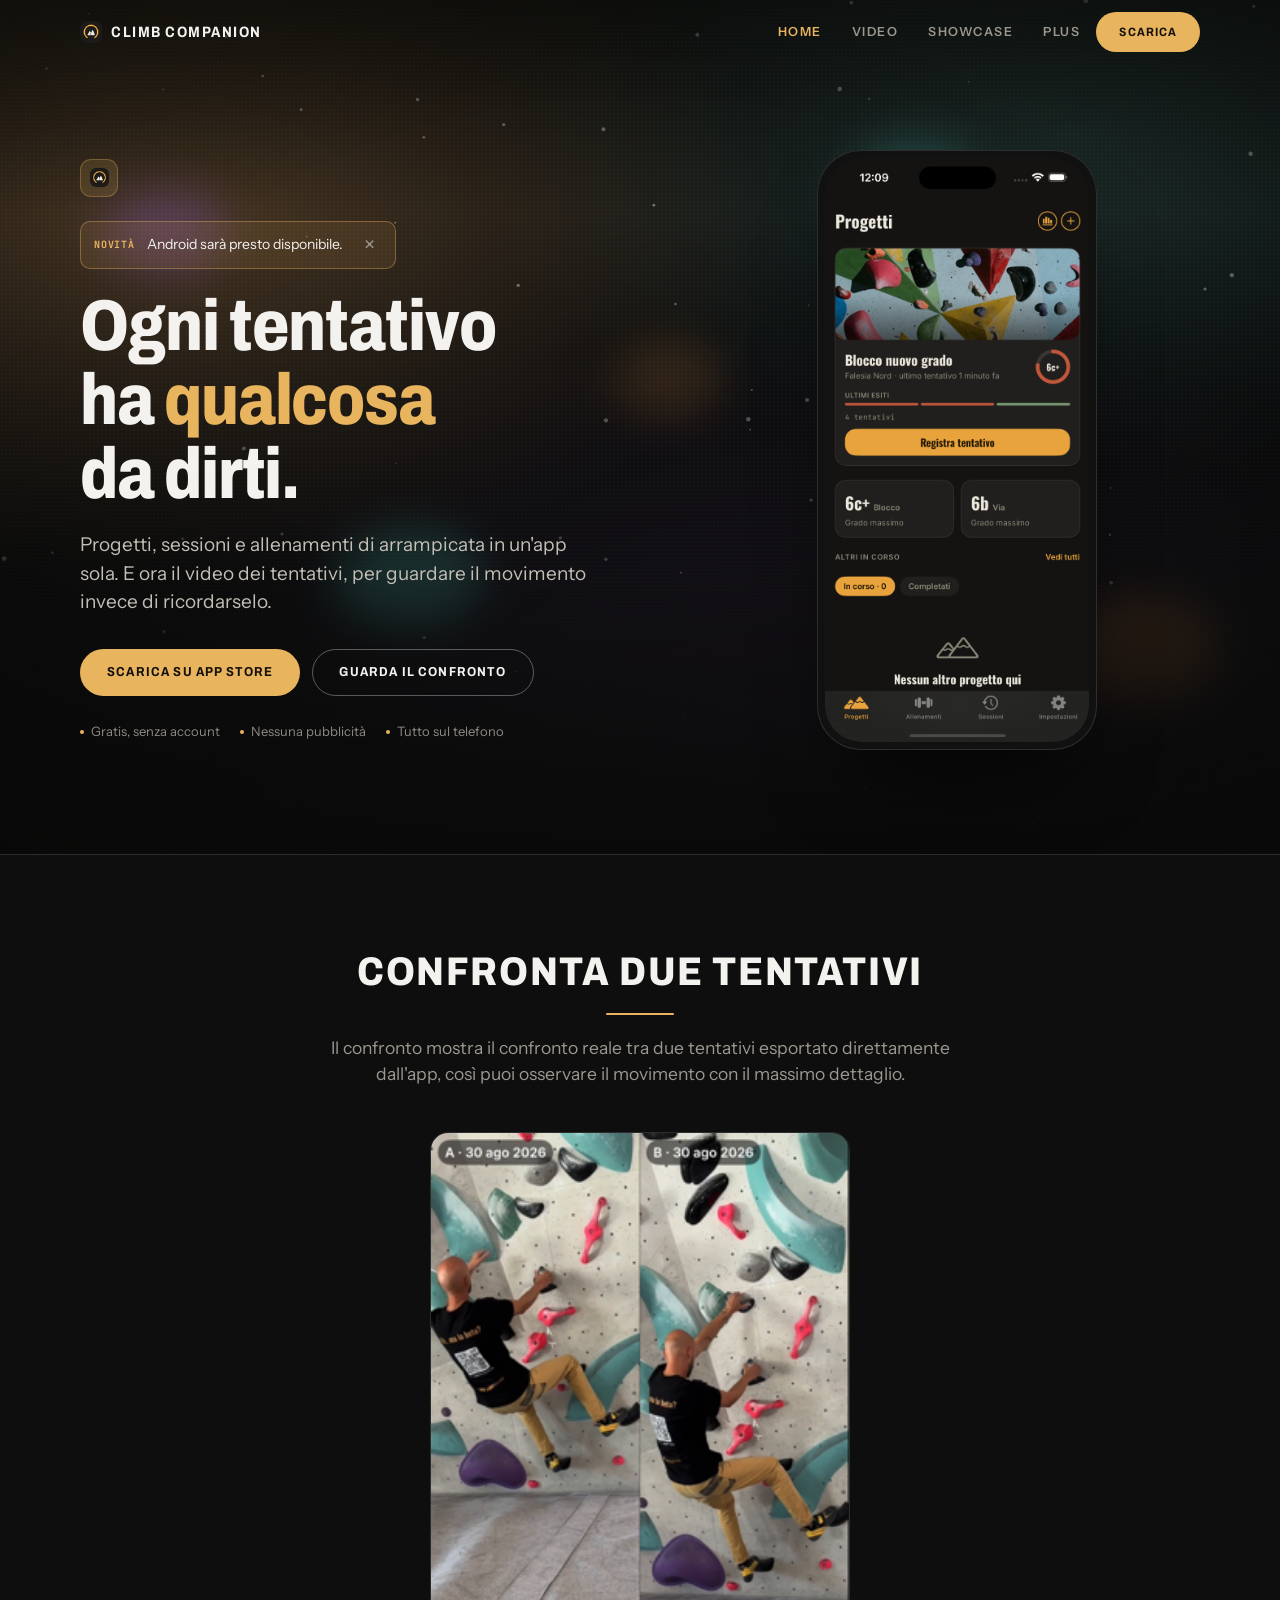
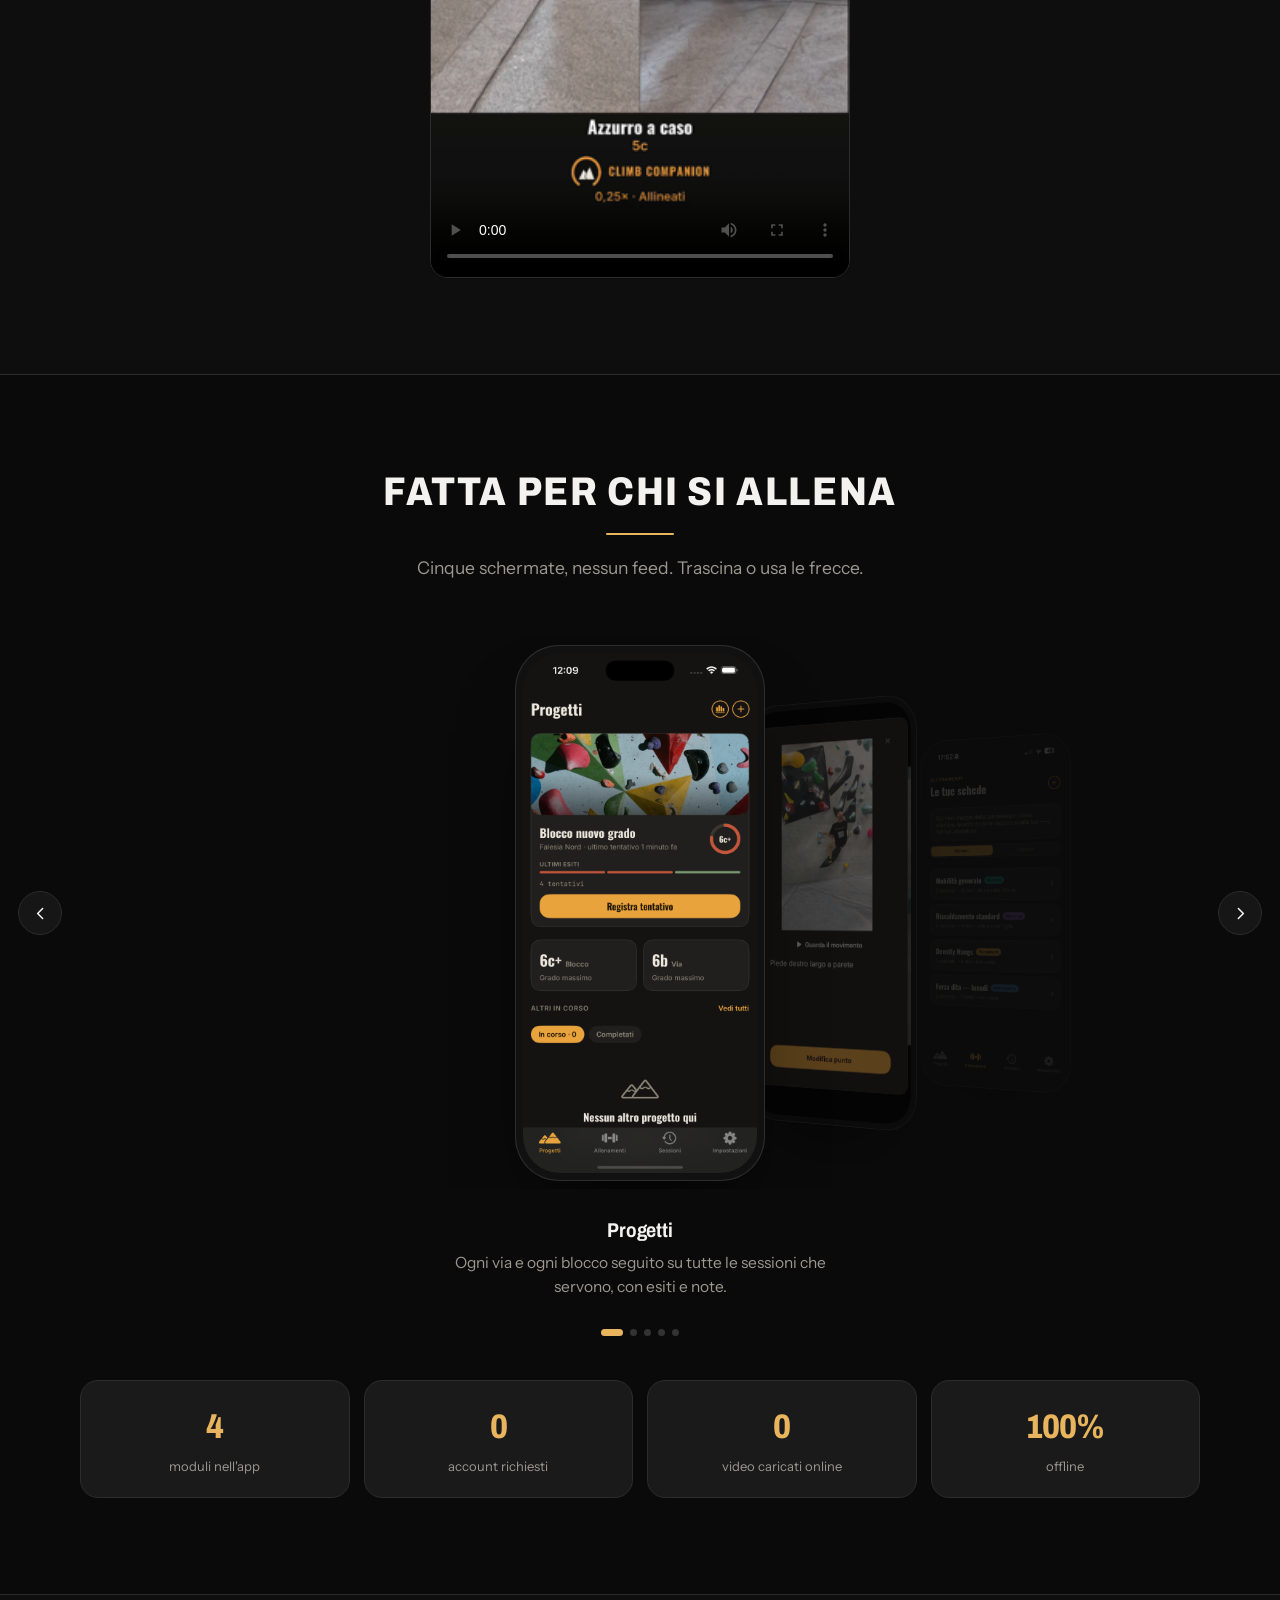
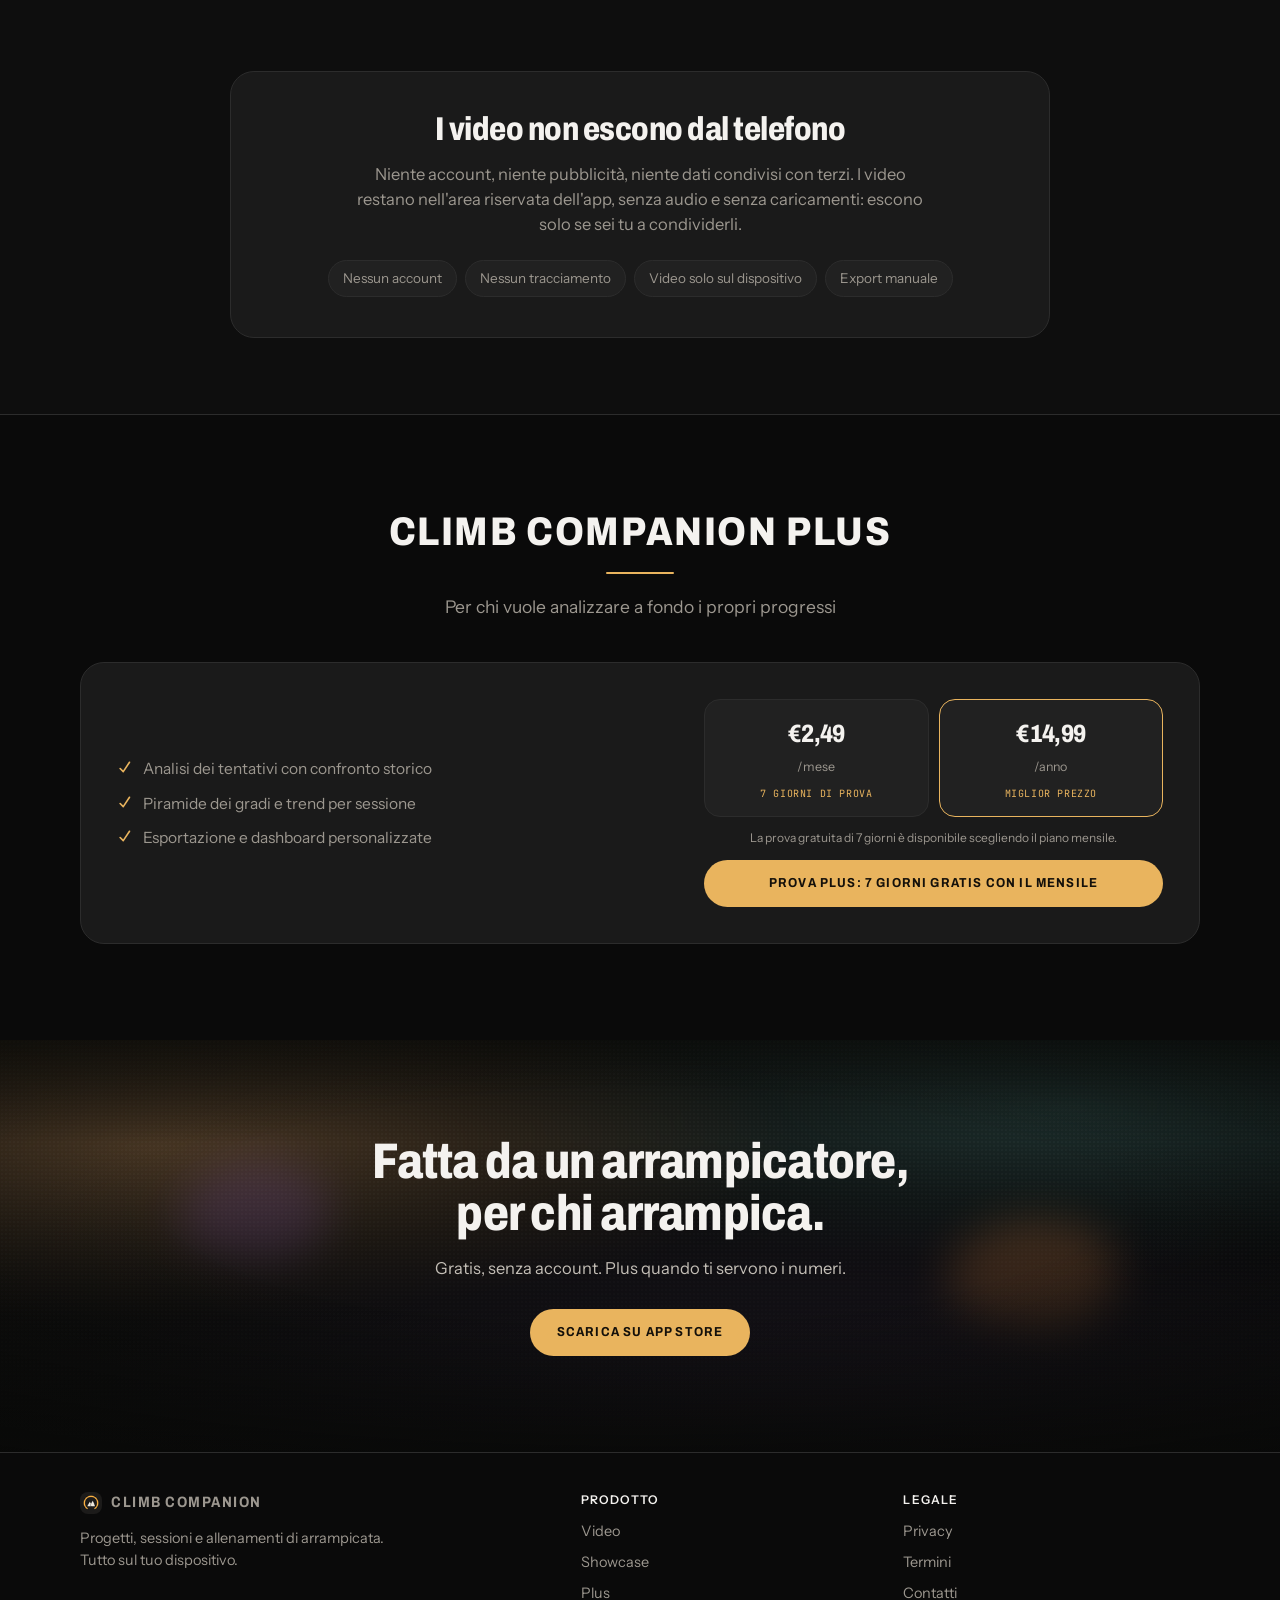
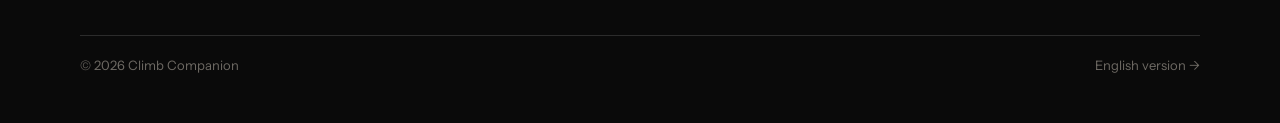
==== commit 77c9afe8: "Add Android availability announcement" ====
--- a/index.html
+++ b/index.html
@@ -212,6 +212,47 @@
       max-width: 40ch;
       margin-top: 20px;
     }
+    .android-notice {
+      display: flex;
+      align-items: center;
+      gap: 12px;
+      width: fit-content;
+      max-width: 100%;
+      margin-bottom: 20px;
+      padding: 8px 10px 8px 13px;
+      border: 1px solid rgba(233,180,94,.38);
+      border-radius: 10px;
+      background: rgba(233,180,94,.1);
+      color: var(--ink);
+      font-size: 14px;
+    }
+    .android-notice[hidden] { display: none; }
+    .android-notice-label {
+      color: var(--amber);
+      font-family: "JetBrains Mono", monospace;
+      font-size: 10px;
+      font-weight: 700;
+      letter-spacing: .08em;
+      text-transform: uppercase;
+      white-space: nowrap;
+    }
+    .android-notice p { margin: 0; }
+    .android-notice-close {
+      display: grid;
+      place-items: center;
+      flex: none;
+      width: 30px;
+      height: 30px;
+      border: 0;
+      border-radius: 7px;
+      background: transparent;
+      color: var(--muted);
+      font: inherit;
+      font-size: 21px;
+      line-height: 1;
+      cursor: pointer;
+    }
+    .android-notice-close:hover { background: rgba(255,255,255,.08); color: var(--ink); }
     .cta { display: flex; flex-wrap: wrap; gap: 12px; margin-top: 32px; }
     .trust {
       display: flex;
@@ -820,6 +861,11 @@
           <span class="badge">
             <img src="./favicon-32.png" alt="Climb Companion" style="width:19px;height:19px;border-radius:6px;display:block;">
           </span>
+          <aside class="android-notice" id="androidNotice" role="status">
+            <span class="android-notice-label">Novità</span>
+            <p>Android sarà presto disponibile.</p>
+            <button class="android-notice-close" id="androidNoticeClose" type="button" aria-label="Chiudi avviso Android">&times;</button>
+          </aside>
           <h1>Ogni tentativo<br>ha <span>qualcosa</span><br>da dirti.</h1>
           <p class="lead">Progetti, sessioni e allenamenti di arrampicata in un'app sola. E ora il video dei tentativi, per guardare il movimento invece di ricordarselo.</p>
           <div class="cta">
@@ -1034,6 +1080,11 @@
       window.addEventListener('scroll', onScroll, {passive: true});
       onScroll();
 
+      var androidNotice = document.getElementById('androidNotice');
+      document.getElementById('androidNoticeClose').addEventListener('click', function () {
+        androidNotice.hidden = true;
+      });
+
       var modal = document.getElementById('contactModal');
       var form = document.getElementById('contactForm');
       var status = document.getElementById('contactFormStatus');
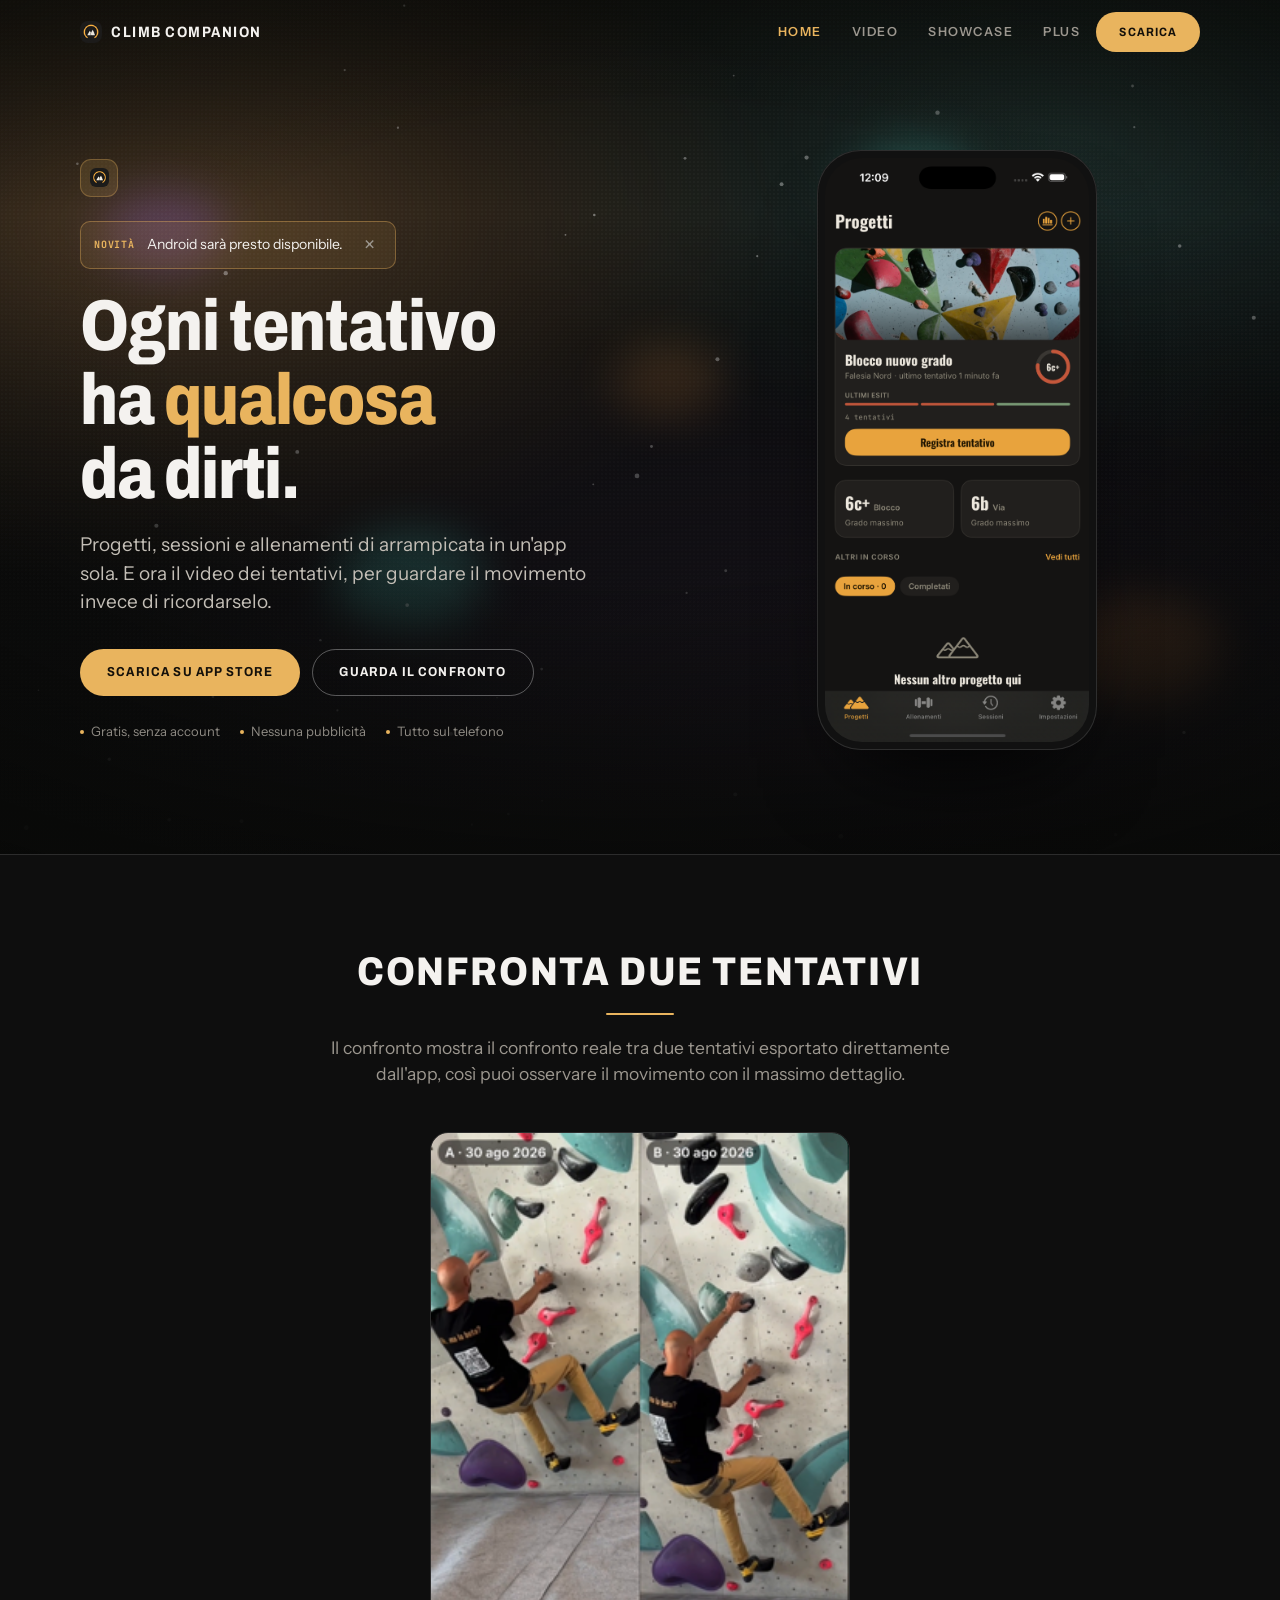
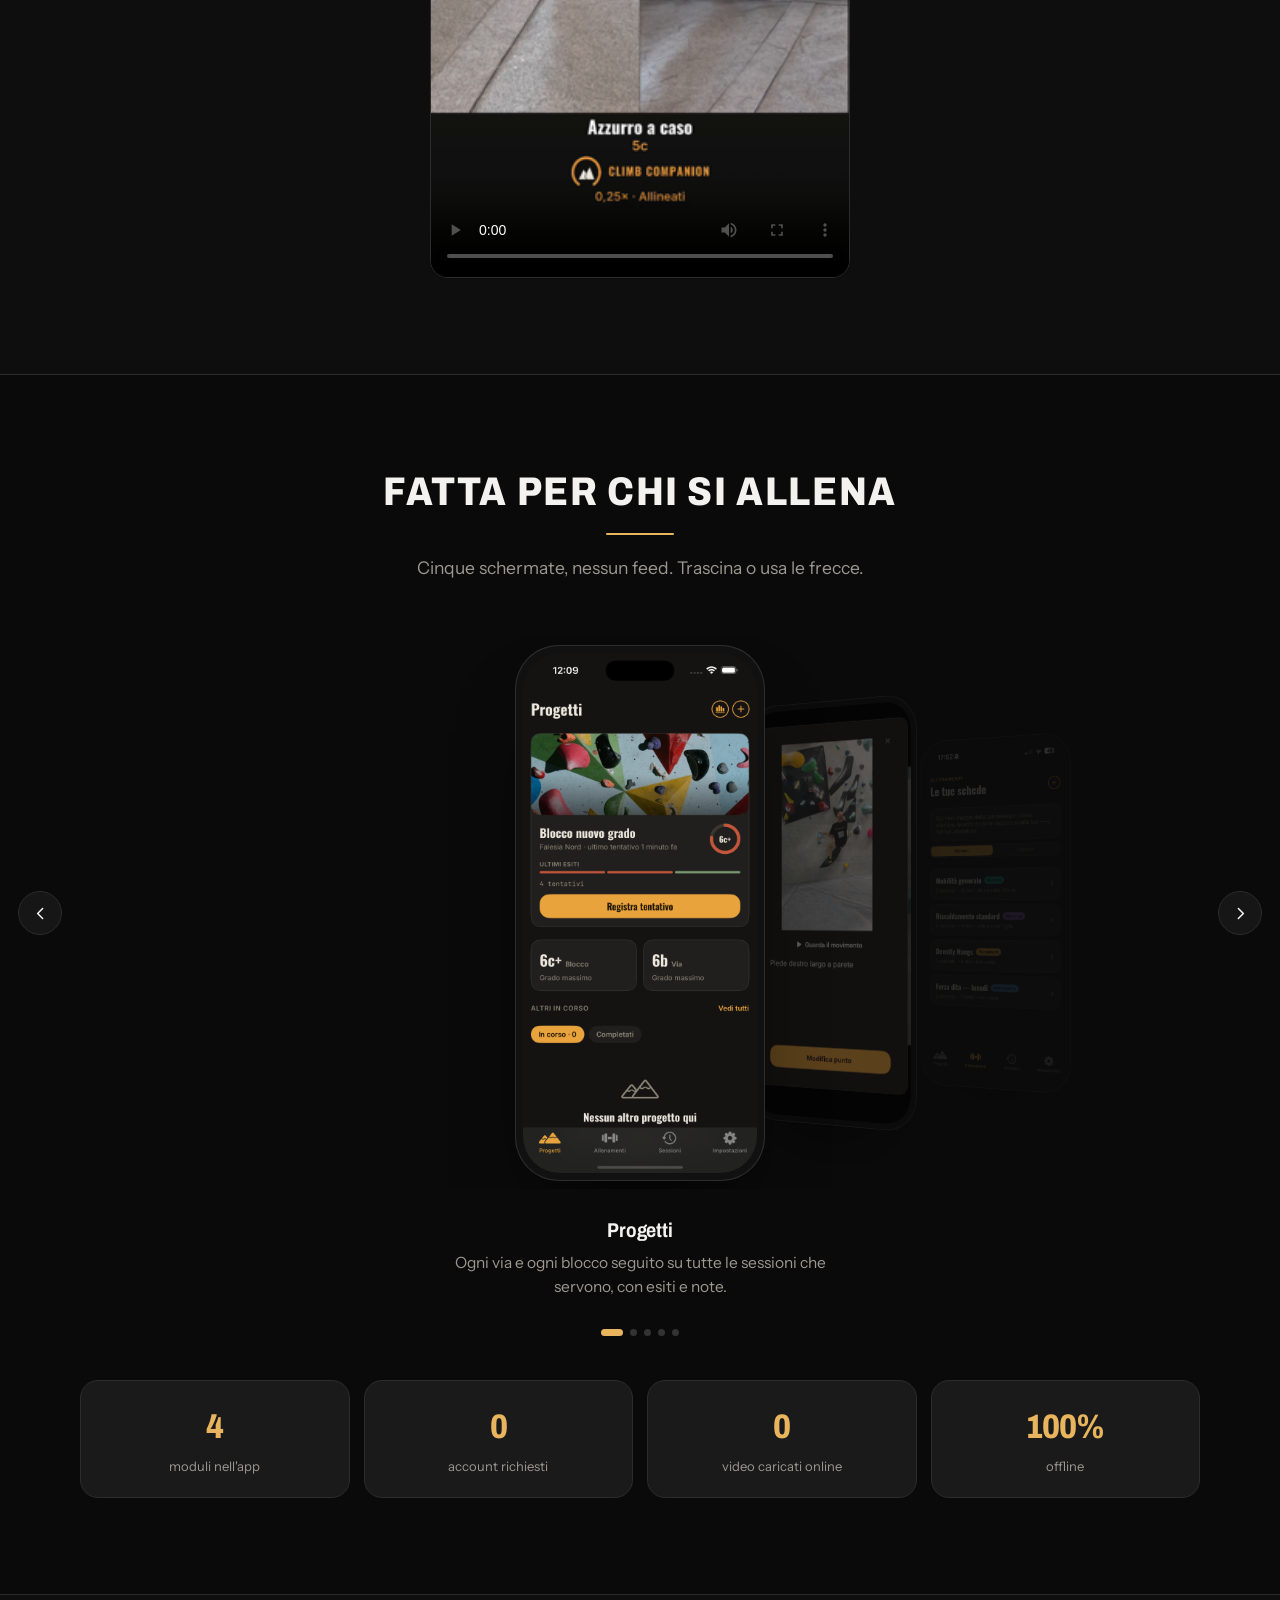
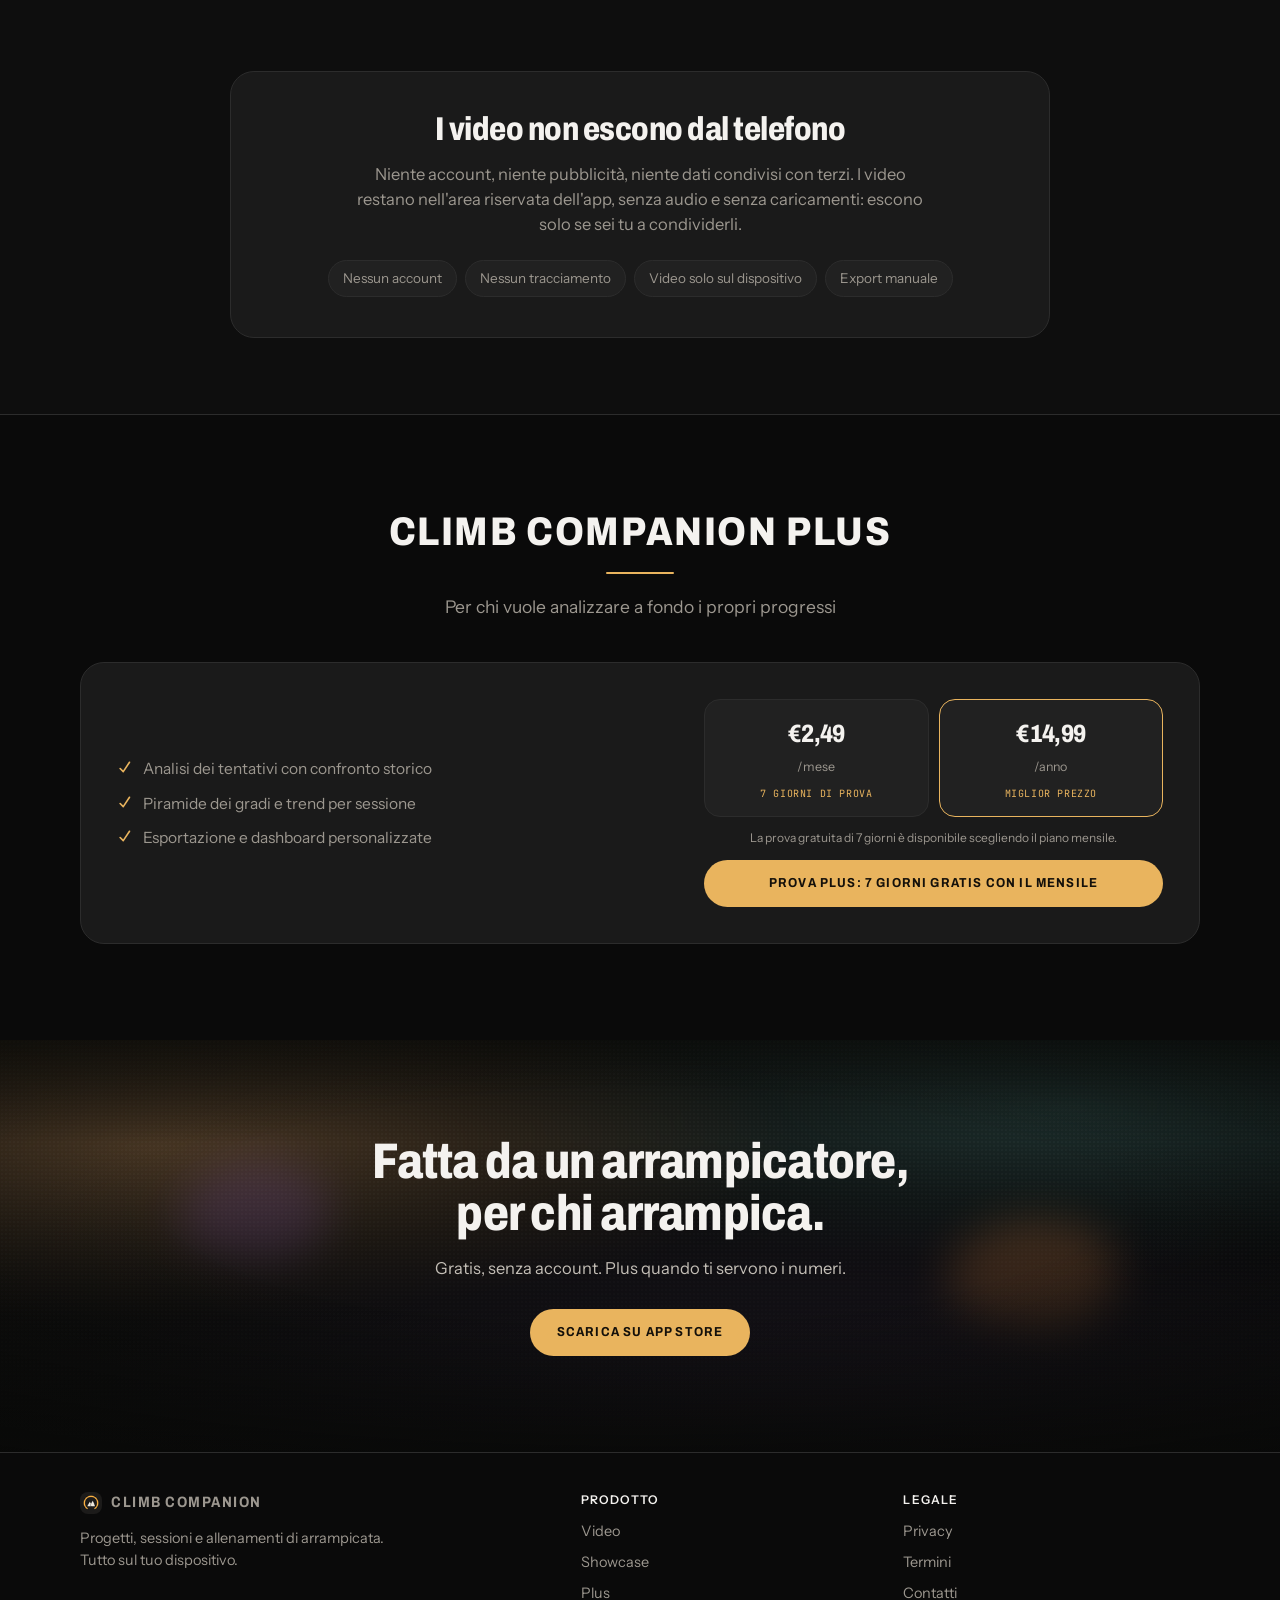
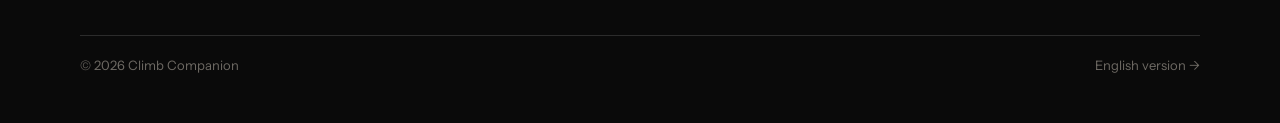
==== commit 8a0ca4d2: "Fix home page title (was 'Restyling') Co-Authored-By: Claude Sonnet 5.5 <noreply@anthropic.com>" ====
--- a/index.html
+++ b/index.html
@@ -5,7 +5,7 @@
   <meta name="viewport" content="width=device-width, initial-scale=1, viewport-fit=cover">
   <meta name="description" content="Climb Companion: traccia progetti, sessioni e allenamenti di arrampicata, registra e confronta i video dei tuoi tentativi. Tutto sul tuo dispositivo, senza account, senza tracciamento.">
   <meta name="theme-color" content="#0A0A0A">
-  <title>Climb Companion — Restyling</title>
+  <title>Climb Companion — Il tuo compagno di arrampicata</title>
   <link rel="preconnect" href="https://fonts.googleapis.com">
   <link rel="preconnect" href="https://fonts.gstatic.com" crossorigin>
   <link href="https://fonts.googleapis.com/css2?family=Archivo:wdth,wght@75..100,600..800&family=Instrument+Sans:wght@400;500;600;700&family=JetBrains+Mono:wght@400;500;700&display=swap" rel="stylesheet">
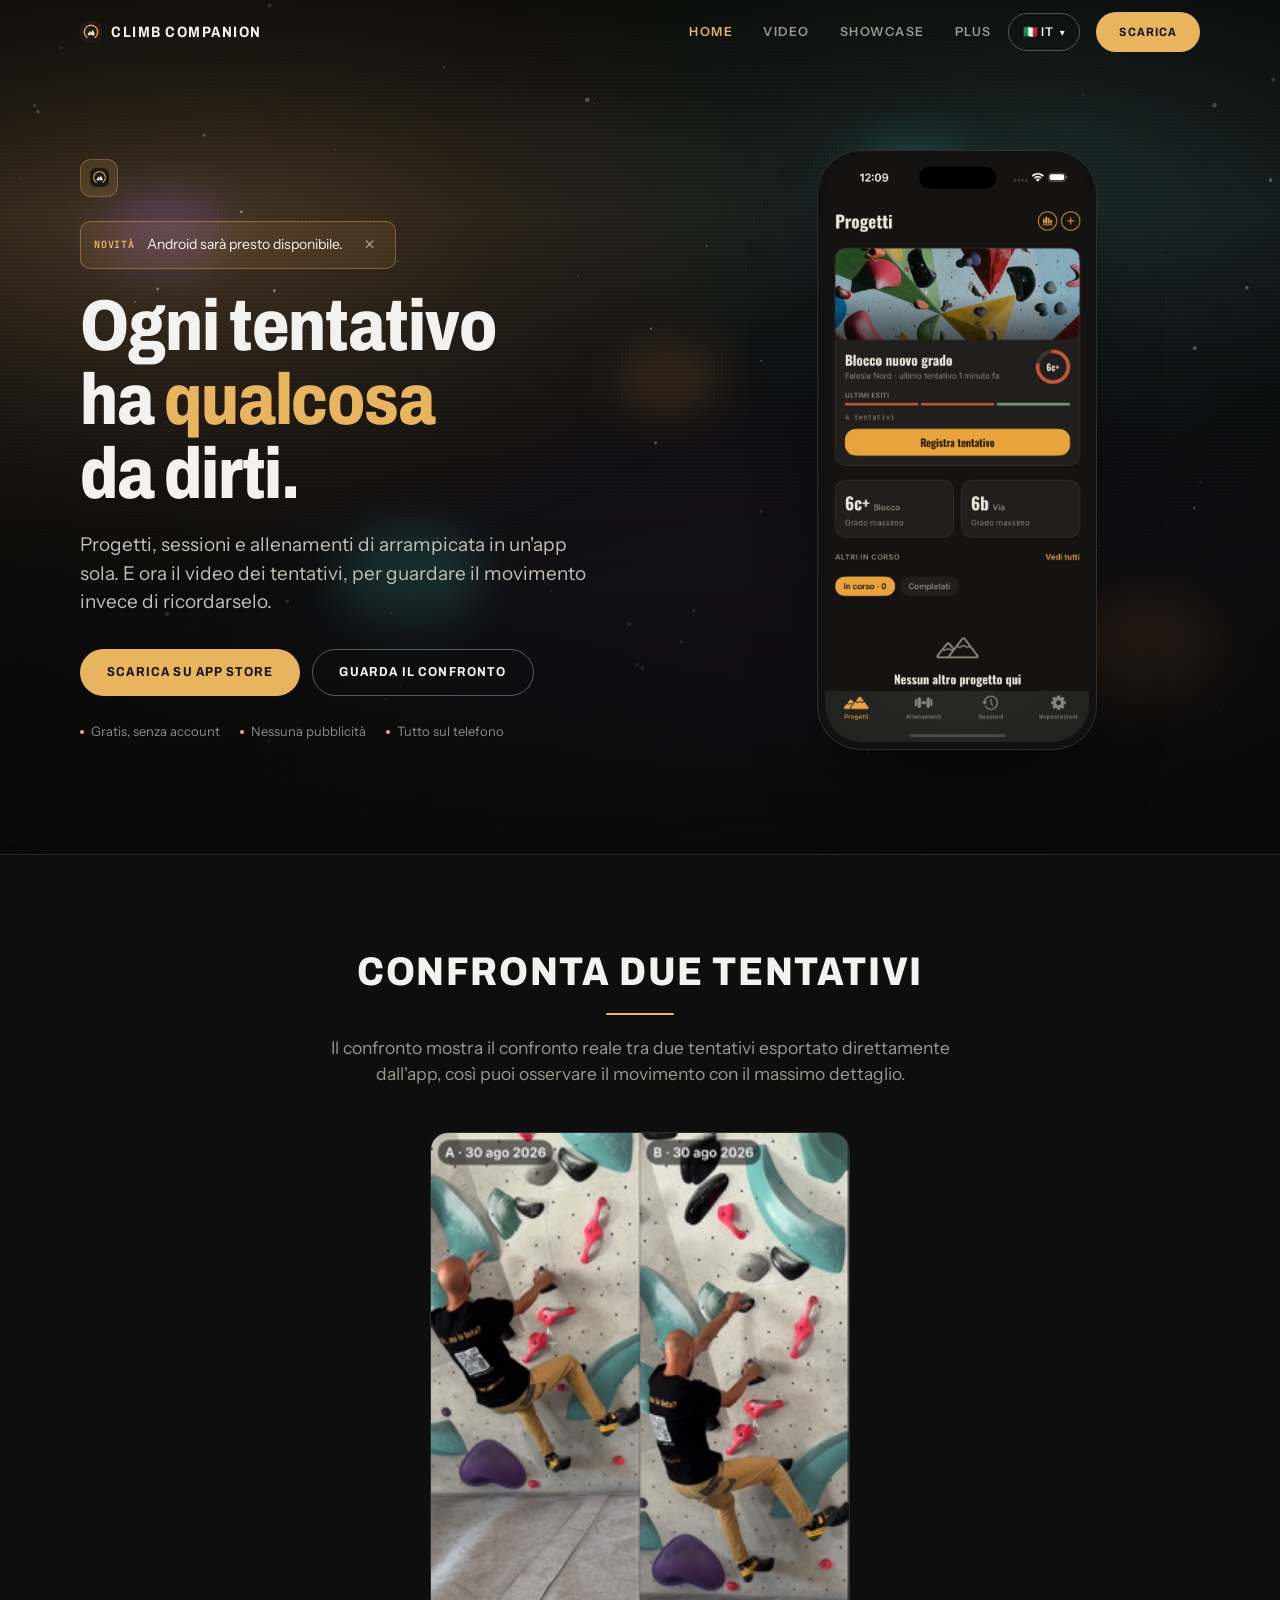
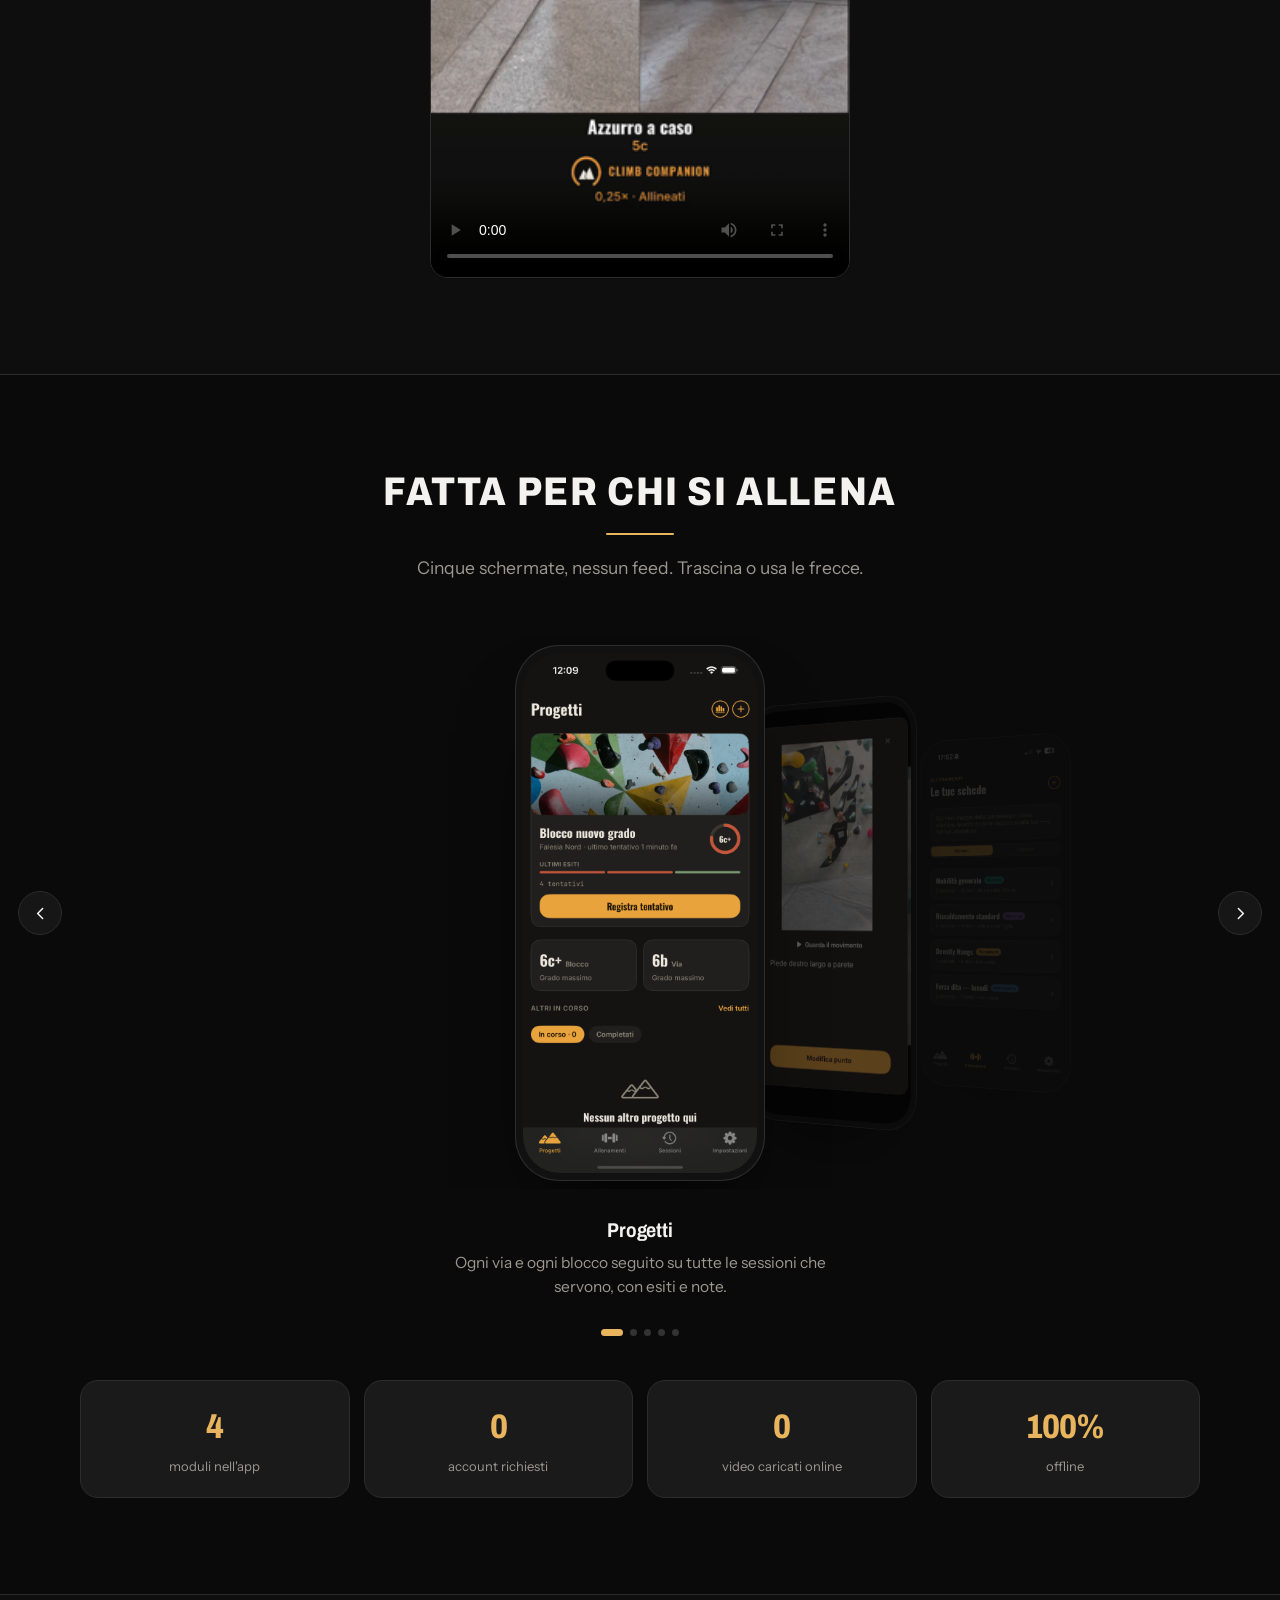
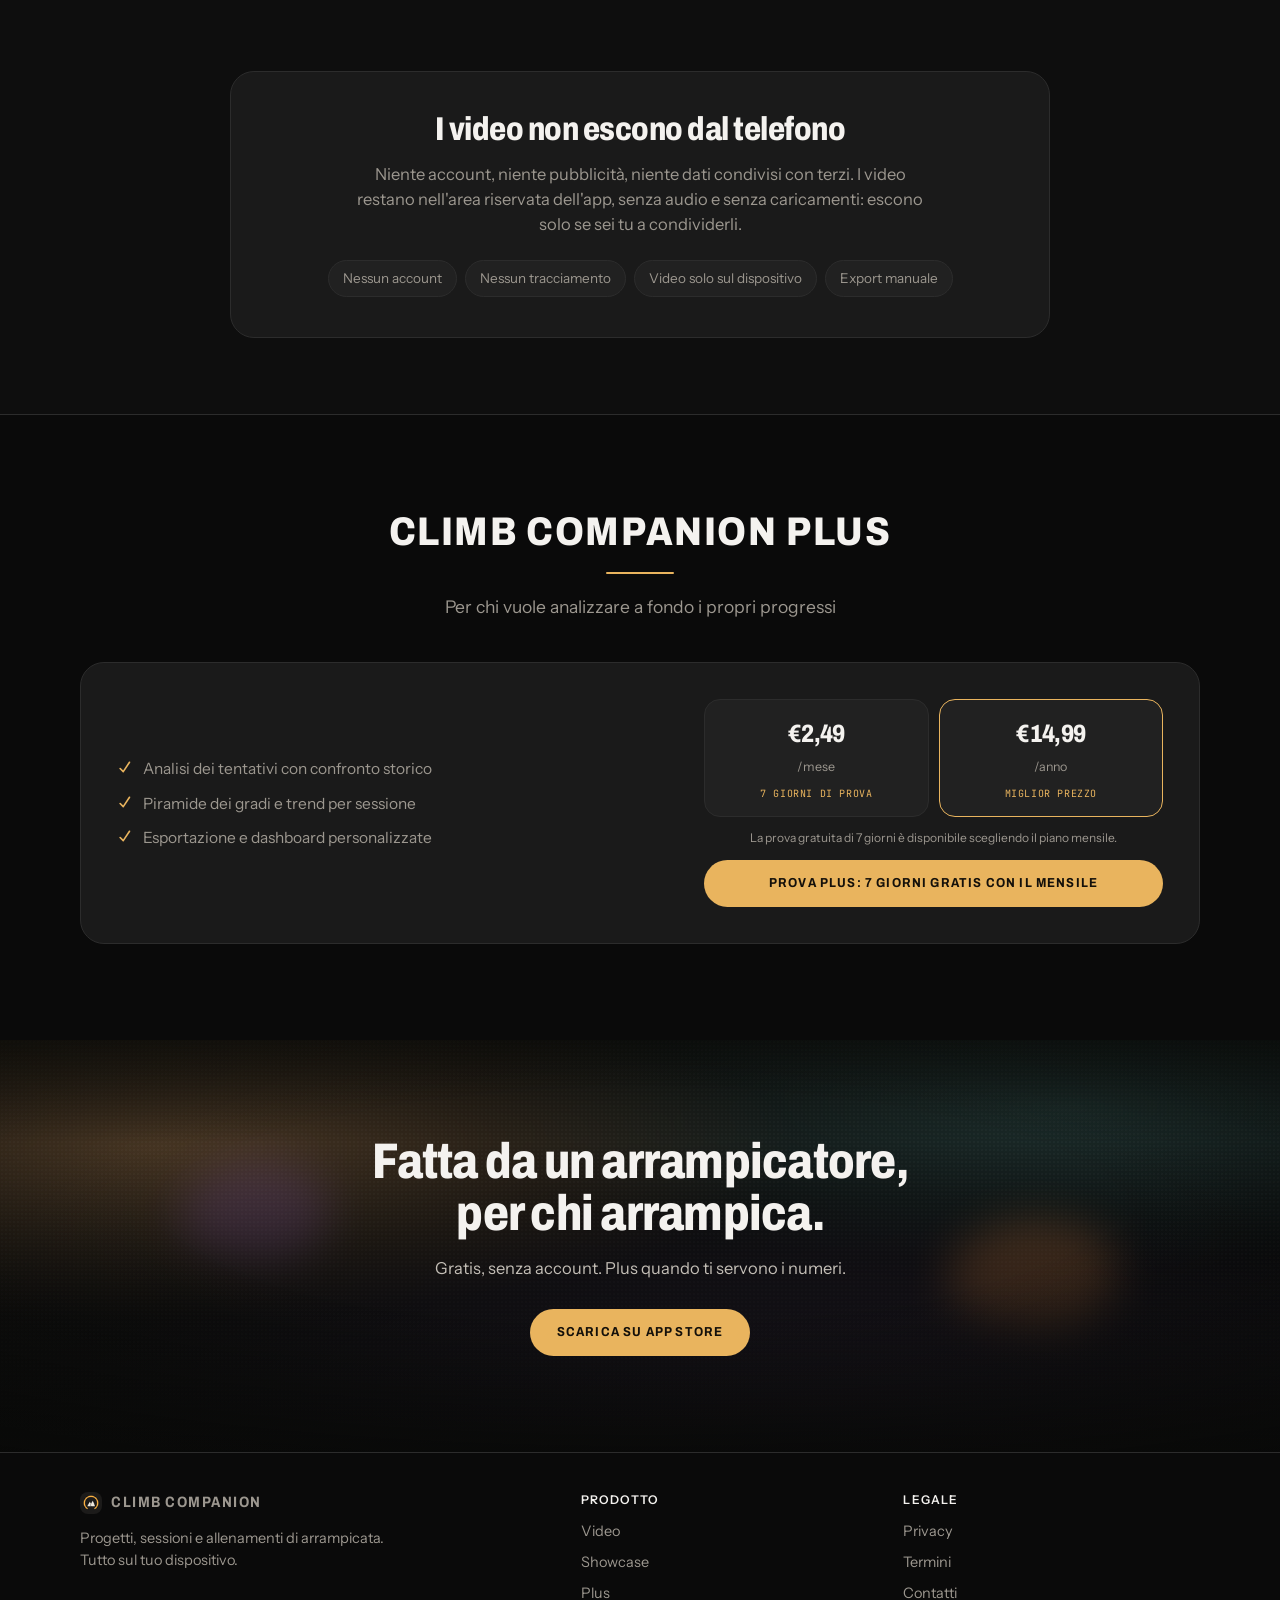
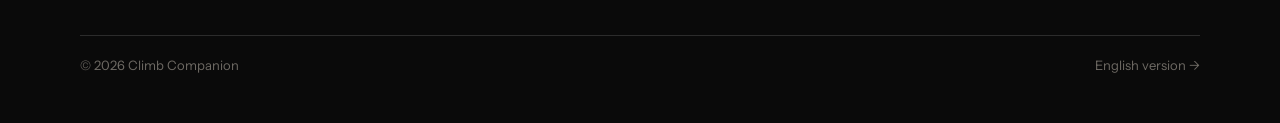
==== commit a1222b1b: "Move language switcher to the header as a flag dropdown Co-Authored-By: Claude Sonnet 5.5 <noreply@a" ====
--- a/index.html
+++ b/index.html
@@ -135,6 +135,15 @@
     .btn-out:hover { background: rgba(255,255,255,.07); filter: none; }
     .nav .btn { padding: 10px 22px; font-size: 12px; }
 
+    .lang { position: relative; font-size: 12px; font-weight: 600; letter-spacing: .06em; }
+    .lang summary { list-style: none; cursor: pointer; padding: 9px 14px; border: 1px solid rgba(255,255,255,.28); border-radius: 999px; color: var(--ink); white-space: nowrap; user-select: none; }
+    .lang summary::-webkit-details-marker { display: none; }
+    .lang summary::after { content: "▾"; margin-left: 6px; font-size: 10px; }
+    .lang-menu { position: absolute; right: 0; top: calc(100% + 8px); min-width: 150px; background: var(--card); border: 1px solid var(--line); border-radius: 12px; padding: 6px; box-shadow: 0 12px 32px rgba(0,0,0,.5); z-index: 80; }
+    .lang-menu a { display: block; padding: 9px 12px; border-radius: 8px; color: var(--ink); text-decoration: none; letter-spacing: 0; font-size: 14px; font-weight: 500; }
+    .lang-menu a:hover { background: var(--card-2); }
+    .lang-menu a.on { color: var(--amber); }
+
     .hero {
       position: relative;
       overflow: hidden;
@@ -838,6 +847,7 @@
         <a href="#showcase">Showcase</a>
         <a href="#plus">Plus</a>
       </div>
+      <details class="lang"><summary aria-label="Lingua / Language">🇮🇹 <span>IT</span></summary><div class="lang-menu"><a href="./index.html" hreflang="it" class="on">🇮🇹 Italiano</a><a href="./index-en.html" hreflang="en">🇬🇧 English</a></div></details>
       <a class="btn" href="https://apps.apple.com/it/app/climb-companion/id6793981358">Scarica</a>
     </div>
   </header>
@@ -1254,5 +1264,9 @@
       setTimeout(function(){ rvs.forEach(function(el){ el.classList.add('in'); }); }, 1800);
     })();
   </script>
+<script>
+document.addEventListener('click',function(e){document.querySelectorAll('details.lang[open]').forEach(function(d){if(!d.contains(e.target))d.removeAttribute('open');});});
+document.addEventListener('keydown',function(e){if(e.key==='Escape')document.querySelectorAll('details.lang[open]').forEach(function(d){d.removeAttribute('open');});});
+</script>
 </body>
 </html>
